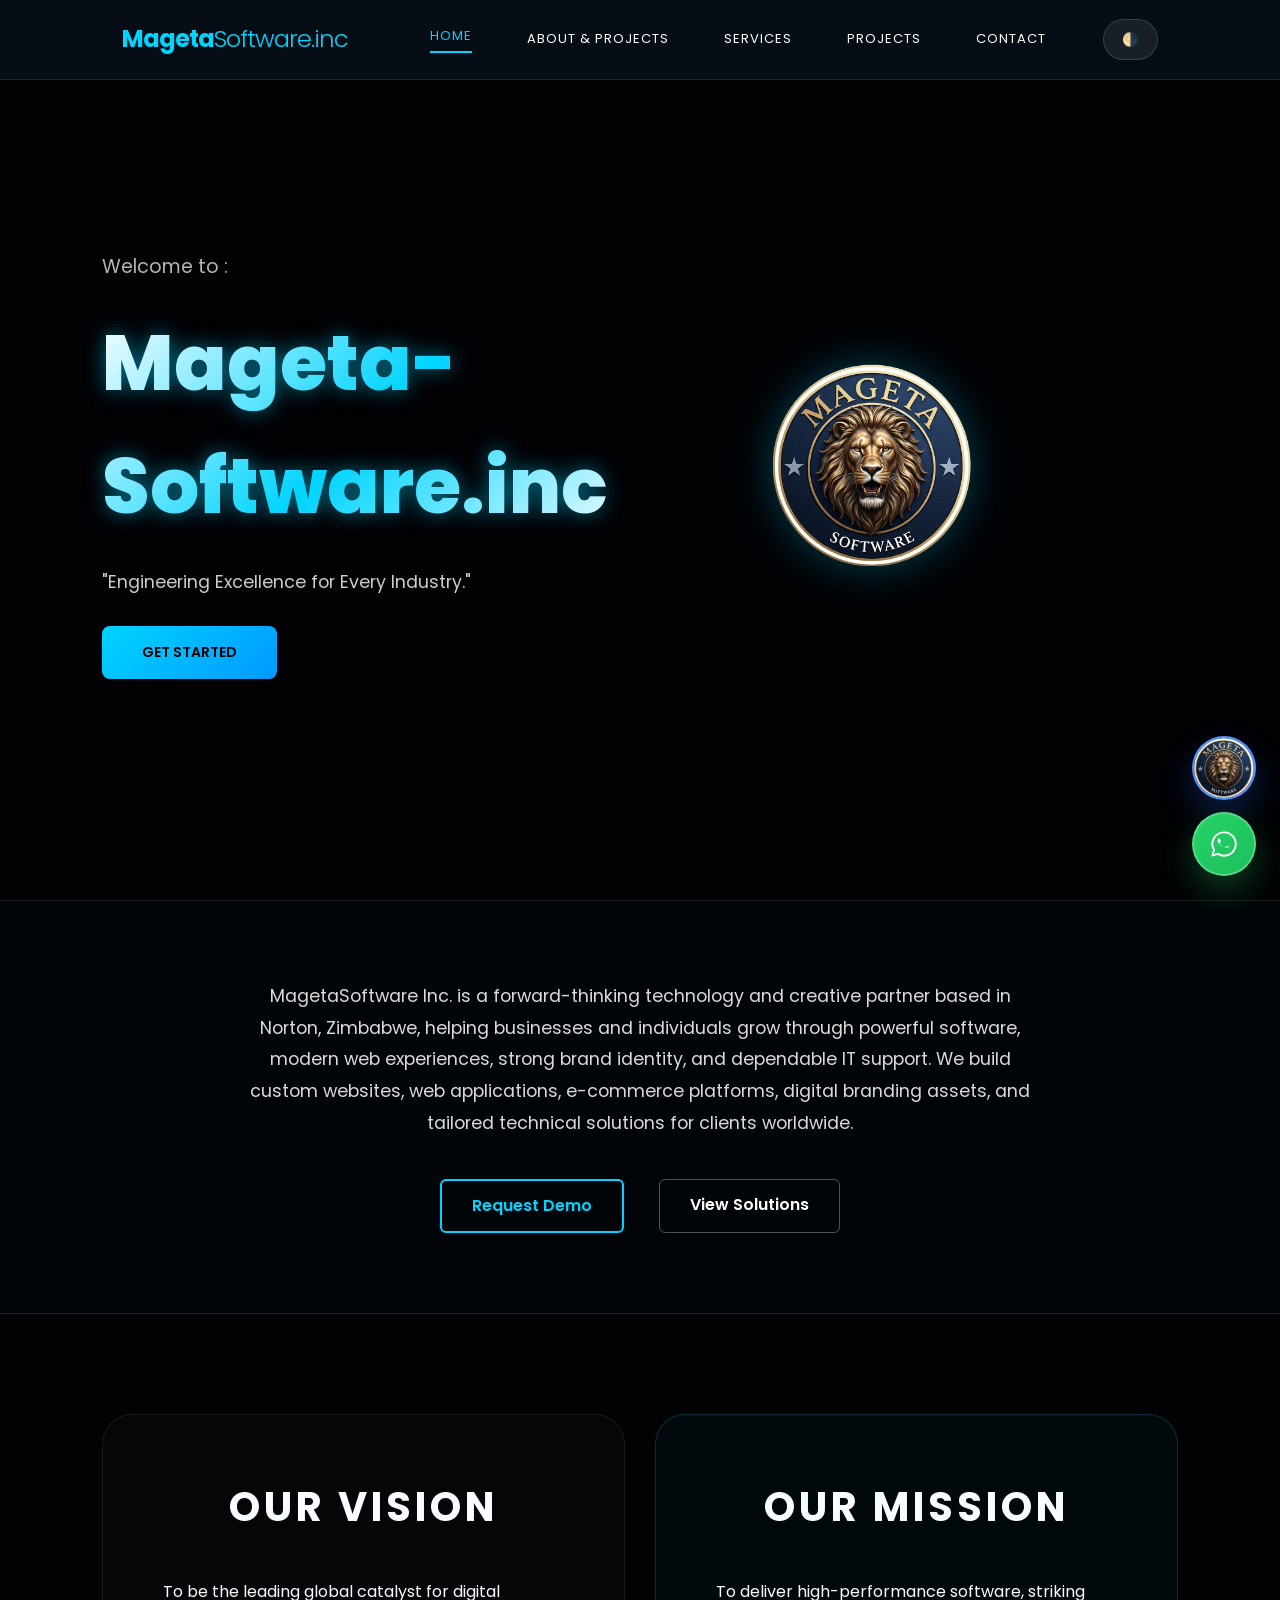
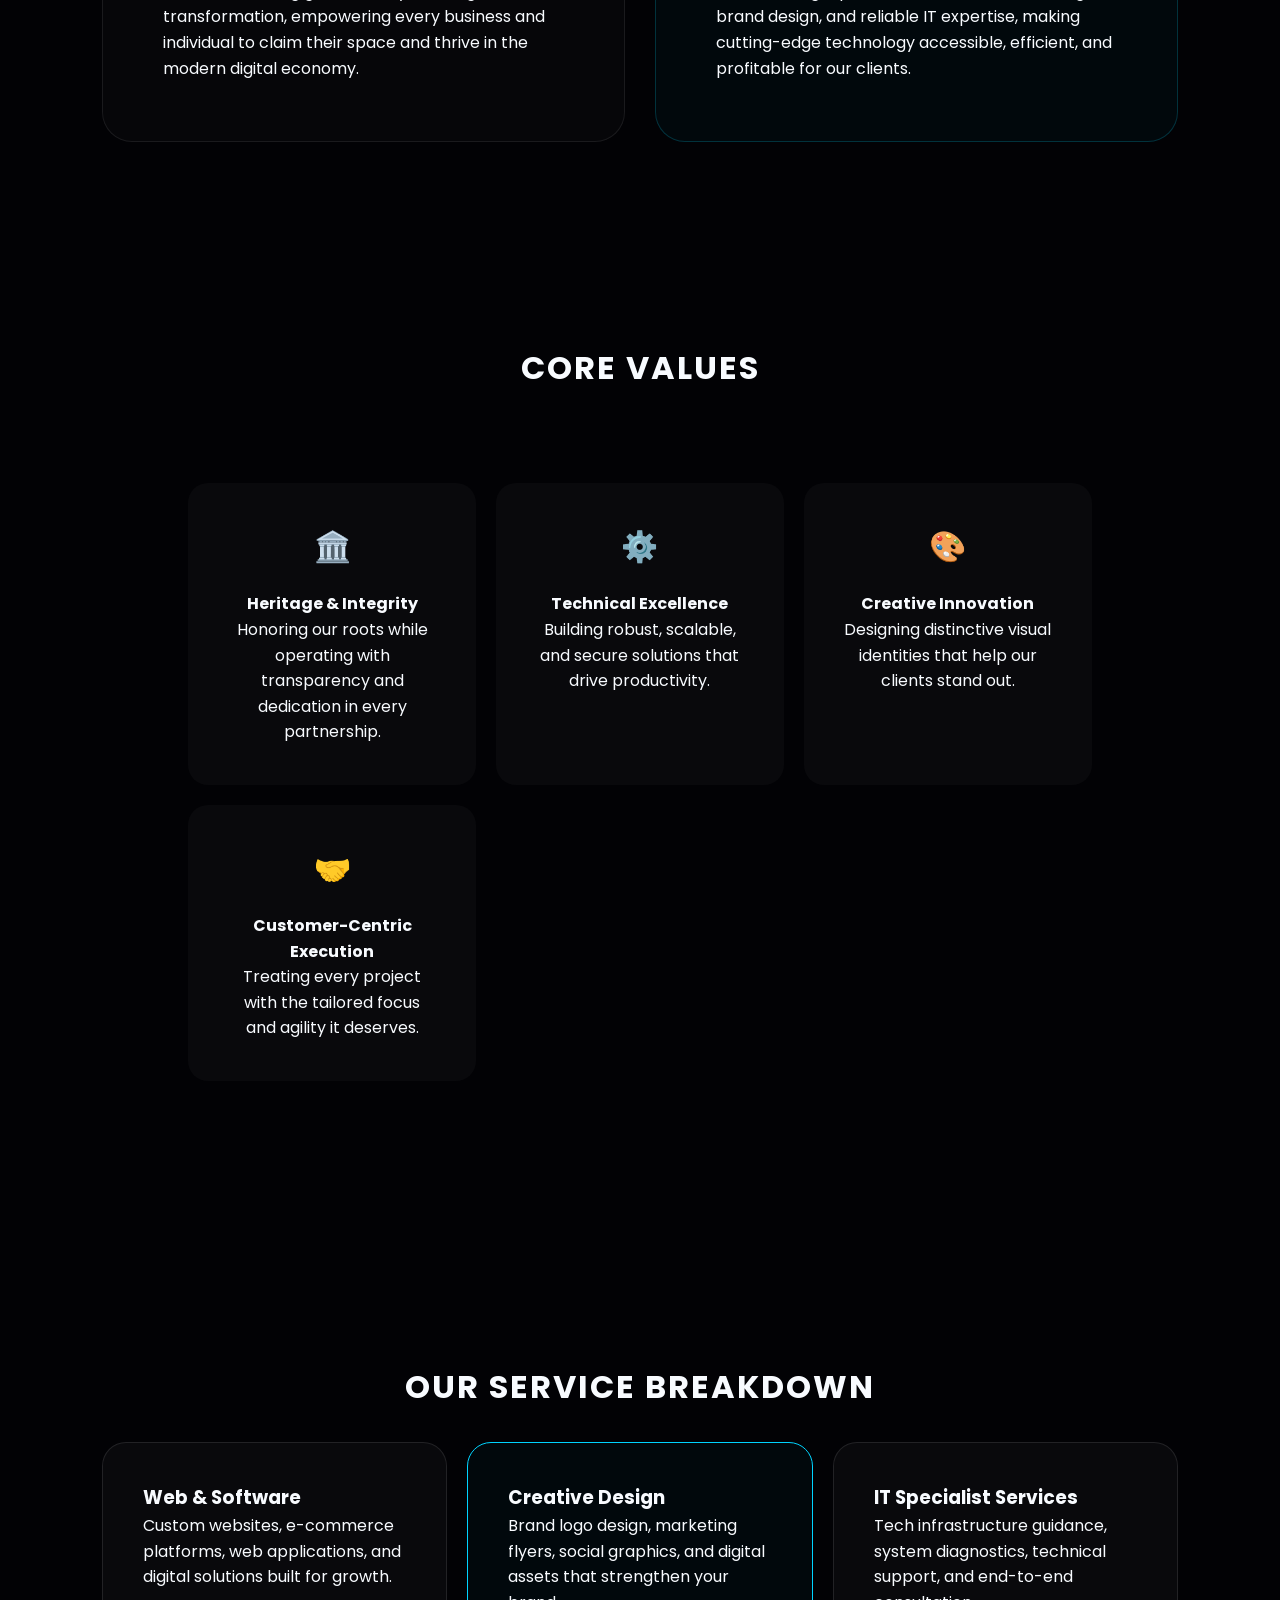
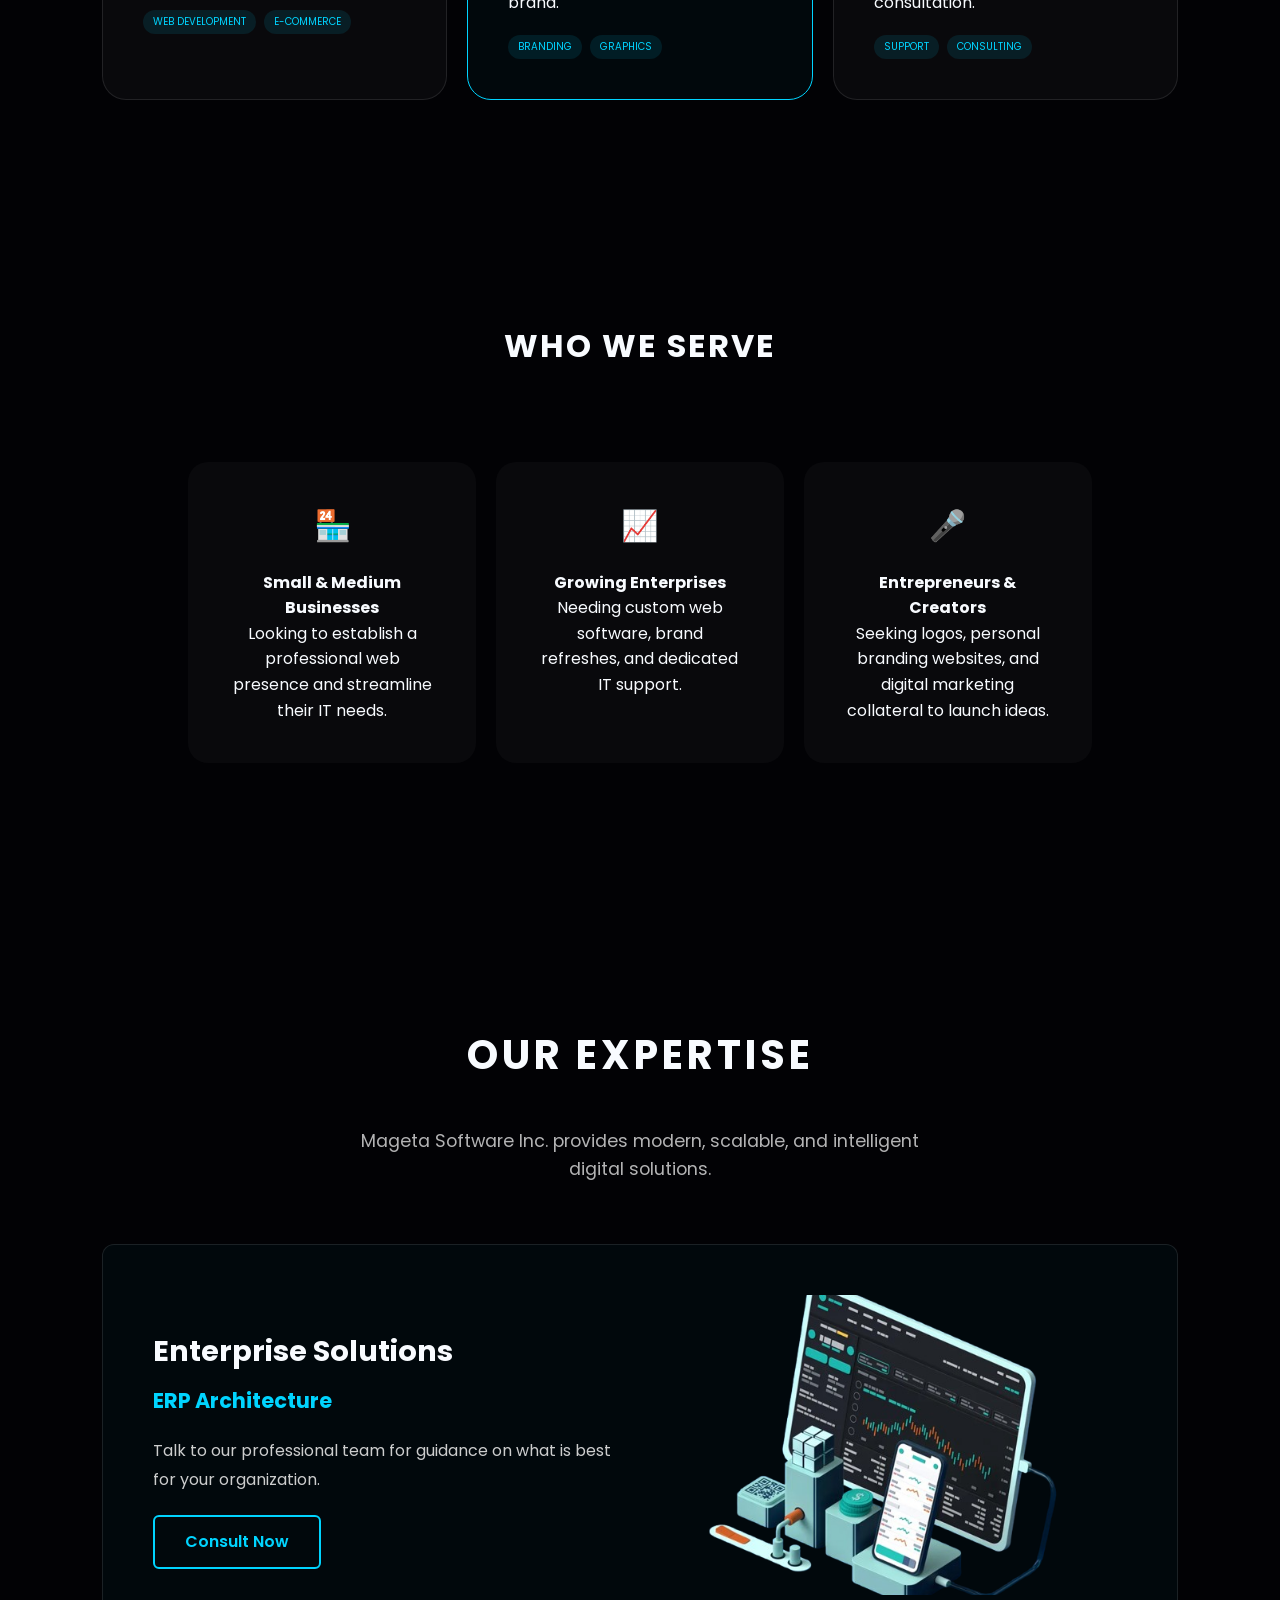
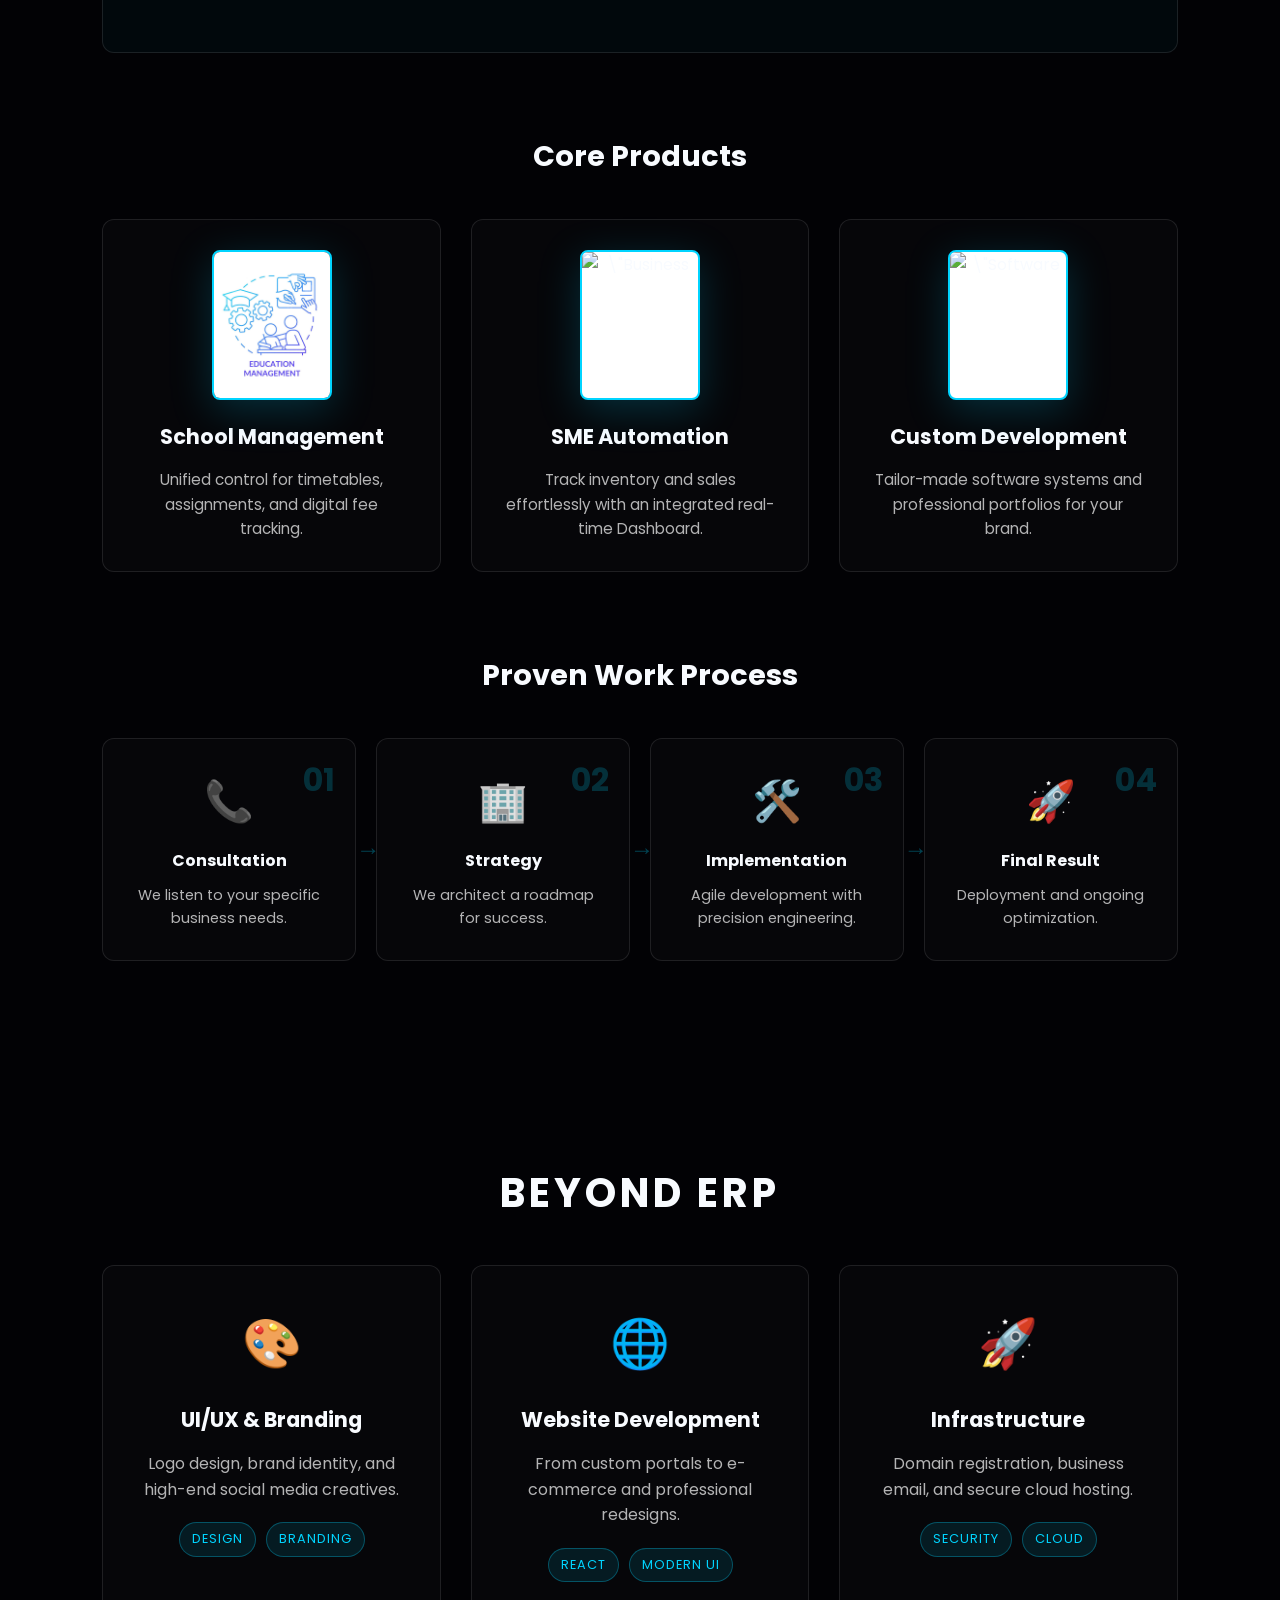
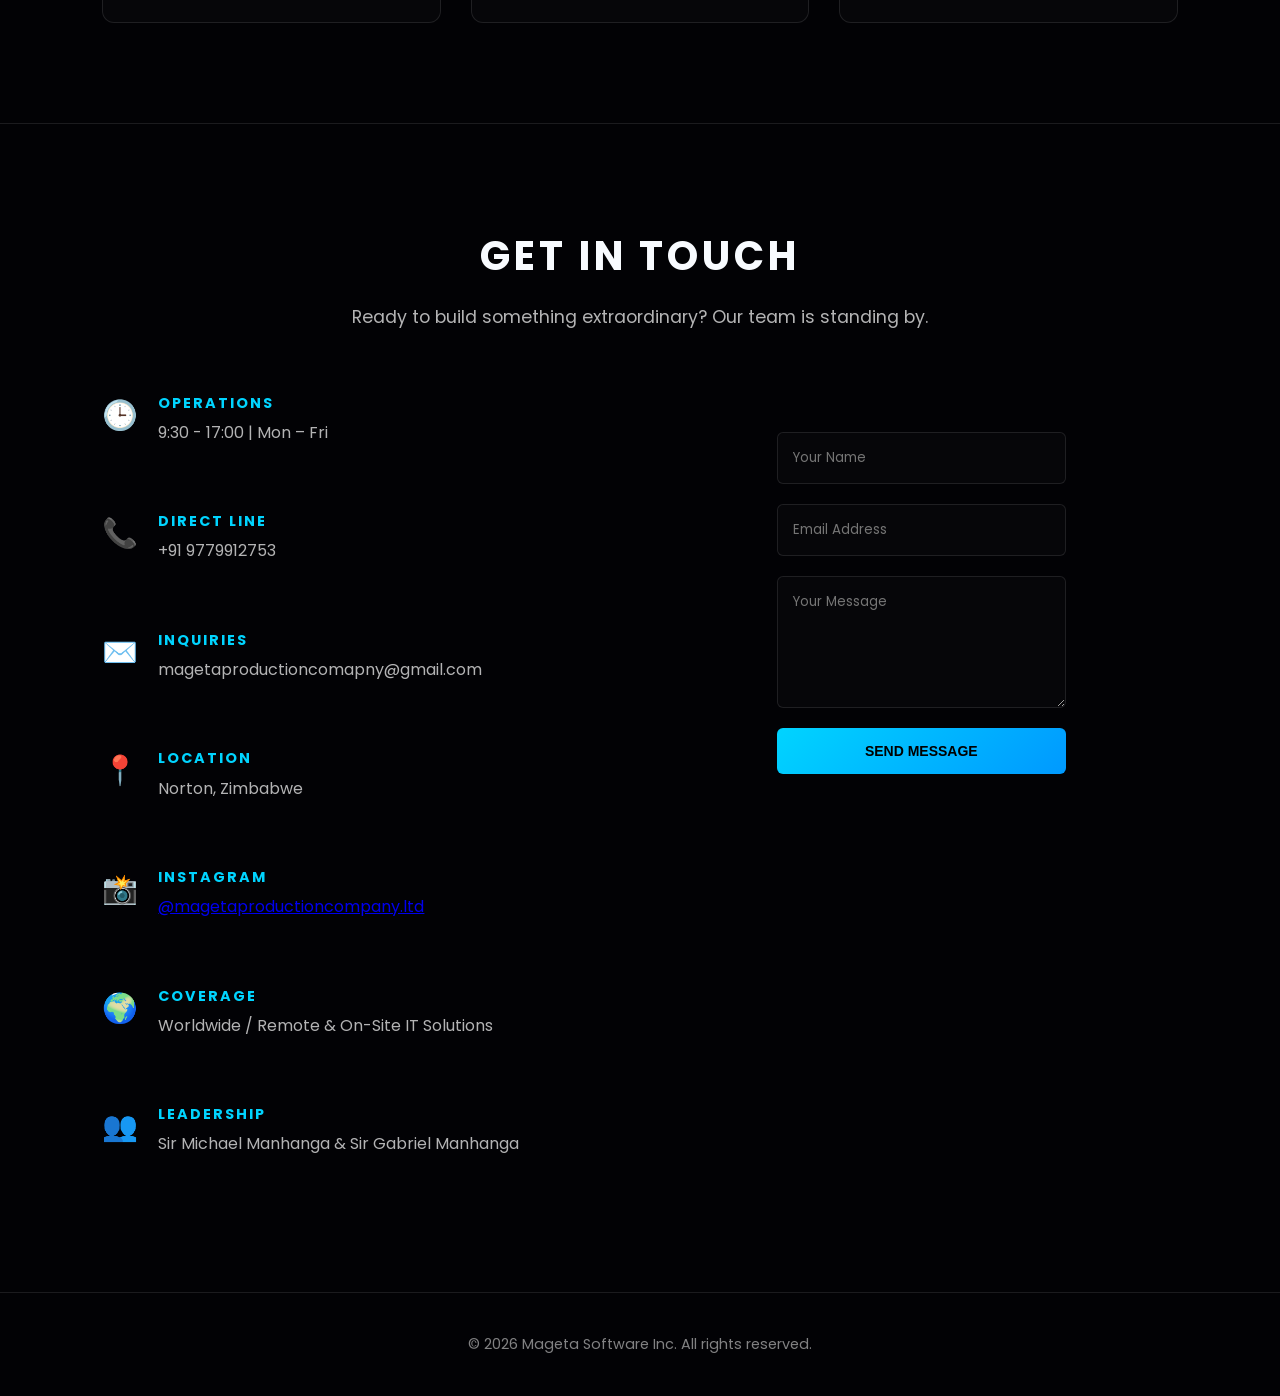
==== index.html @ 86ca31c9 "Add files via upload" ====
<!doctype html>
<html lang="en">
<head>
    <meta charset="utf-8">
    <meta name="viewport" content="width=device-width, initial-scale=1">
    <title>Mageta Software Inc. — Enterprise Solutions & Digital Transformation</title>
    <meta name="description" content="Mageta Software Inc. delivers powerful ERP systems, school management platforms, and business automation solutions for enterprises.">
    <meta name="google-site-verification" content="L8-V16ZWjFBvVZFWt5DJJDEX_yqvw6G18zSpwEfJtVE" />
    <link rel="icon" type="image/png" href="assets/images/Logo%20mageta.png">
    <link rel="shortcut icon" href="assets/images/Logo%20mageta.png">
    <link rel="preconnect" href="https://fonts.googleapis.com">
    <link rel="preconnect" href="https://fonts.gstatic.com" crossorigin>
    <link href="https://fonts.googleapis.com/css2?family=Poppins:wght@300;400;500;600;700;800&display=swap" rel="stylesheet">
    <link rel="stylesheet" href="css/style.css">
</head>
<body>

<!-- NAVIGATION -->
<header class="navbar">
    <div class="nav-container">
        <div class="logo" onclick="window.location.href='index.html'">Mageta<span>Software.inc</span></div>
        <nav id="navMenu">
            <a href="index.html" class="nav-link">HOME</a>
            <a href="about.html" class="nav-link">ABOUT & PROJECTS</a>
            <a href="#services" class="nav-link">SERVICES</a>
            <a href="about.html#projects" class="nav-link">PROJECTS</a>
            <a href="#contact" class="nav-link">CONTACT</a>
        </nav>
        <button id="theme-toggle" class="theme-toggle-button" aria-label="Toggle Light/Dark Theme" aria-pressed="false">🌗</button>
        <div class="menu-toggle" role="button" aria-label="Toggle navigation">☰</div>
    </div>
</header>

<!-- HERO SECTION -->
<section class="hero">
    <div class="hero-container">
        <div class="hero-text">
            <p class="welcome-text">Welcome to :</p>
            <h1 class="brand">Mageta-<br>Software.inc</h1>
            <p class="tagline">"Engineering Excellence for Every Industry."</p>
            <a href="#contact" class="btn-primary">Get Started</a>
        </div>
        <div class="hero-image">
            <img src="assets/images/Logo mageta.png" alt="Mageta Logo" />
        </div>
    </div>
</section>

<!-- ABOUT / INTRO SECTION -->
<section class="about-intro">
    <div class="about-content">
        <p class="intro-text">MagetaSoftware Inc. is a forward-thinking technology and creative partner based in Norton, Zimbabwe, helping businesses and individuals grow through powerful software, modern web experiences, strong brand identity, and dependable IT support. We build custom websites, web applications, e-commerce platforms, digital branding assets, and tailored technical solutions for clients worldwide.</p>
        <div class="about-buttons">
            <a href="#contact" class="btn-secondary">Request Demo</a>
            <a href="#services" class="btn-outline">View Solutions</a>
        </div>
    </div>
</section>

<section class="mission-vision">
    <div class="vision-box glass">
        <h2>Our Vision</h2>
        <p>To be the leading global catalyst for digital transformation, empowering every business and individual to claim their space and thrive in the modern digital economy.</p>
    </div>
    <div class="vision-box glass highlight">
        <h2>Our Mission</h2>
        <p>To deliver high-performance software, striking brand design, and reliable IT expertise, making cutting-edge technology accessible, efficient, and profitable for our clients.</p>
    </div>
</section>

<section class="values-section">
    <h2 class="section-title">Core Values</h2>
    <div class="values-grid">
        <div class="value-card">
            <span class="value-icon">🏛️</span>
            <h4>Heritage & Integrity</h4>
            <p>Honoring our roots while operating with transparency and dedication in every partnership.</p>
        </div>
        <div class="value-card">
            <span class="value-icon">⚙️</span>
            <h4>Technical Excellence</h4>
            <p>Building robust, scalable, and secure solutions that drive productivity.</p>
        </div>
        <div class="value-card">
            <span class="value-icon">🎨</span>
            <h4>Creative Innovation</h4>
            <p>Designing distinctive visual identities that help our clients stand out.</p>
        </div>
        <div class="value-card">
            <span class="value-icon">🤝</span>
            <h4>Customer-Centric Execution</h4>
            <p>Treating every project with the tailored focus and agility it deserves.</p>
        </div>
    </div>
</section>

<section class="services-section">
    <h2 class="section-title">Our Service Breakdown</h2>
    <div class="bento-grid">
        <div class="bento-card">
            <h3>Web & Software</h3>
            <p>Custom websites, e-commerce platforms, web applications, and digital solutions built for growth.</p>
            <div class="tags">
                <span>Web Development</span>
                <span>E-Commerce</span>
            </div>
        </div>
        <div class="bento-card highlight">
            <h3>Creative Design</h3>
            <p>Brand logo design, marketing flyers, social graphics, and digital assets that strengthen your brand.</p>
            <div class="tags">
                <span>Branding</span>
                <span>Graphics</span>
            </div>
        </div>
        <div class="bento-card">
            <h3>IT Specialist Services</h3>
            <p>Tech infrastructure guidance, system diagnostics, technical support, and end-to-end consultation.</p>
            <div class="tags">
                <span>Support</span>
                <span>Consulting</span>
            </div>
        </div>
    </div>
</section>

<section class="values-section">
    <h2 class="section-title">Who We Serve</h2>
    <div class="values-grid">
        <div class="value-card">
            <span class="value-icon">🏪</span>
            <h4>Small & Medium Businesses</h4>
            <p>Looking to establish a professional web presence and streamline their IT needs.</p>
        </div>
        <div class="value-card">
            <span class="value-icon">📈</span>
            <h4>Growing Enterprises</h4>
            <p>Needing custom web software, brand refreshes, and dedicated IT support.</p>
        </div>
        <div class="value-card">
            <span class="value-icon">🎤</span>
            <h4>Entrepreneurs & Creators</h4>
            <p>Seeking logos, personal branding websites, and digital marketing collateral to launch ideas.</p>
        </div>
    </div>
</section>

<!-- EXPERTISE SECTION -->
<section id="services" class="expertise">
    <h2>Our Expertise</h2>
    <p class="expertise-intro">Mageta Software Inc. provides modern, scalable, and intelligent digital solutions.</p>
    
    <!-- ERP Architecture -->
    <div class="expertise-main">
        <div class="expertise-text">
            <h3>Enterprise Solutions</h3>
            <h4>ERP Architecture</h4>
            <p>Talk to our professional team for guidance on what is best for your organization.</p>
            <a href="#contact" class="btn-secondary">Consult Now</a>
        </div>
        <div class="expertise-image">
            <img src="assets/images/ERP.png" alt="ERP Solutions" />
        </div>
    </div>

    <!-- CORE PRODUCTS -->
    <h3 style="text-align: center; margin-top: 80px; margin-bottom: 40px; font-size: 1.8rem;">Core Products</h3>
    <div class="products-grid">
        <div class="product-card">
            <img src="assets/images/SchoolSystem.png" alt="School ERP" />
            <h4>School Management</h4>
            <p>Unified control for timetables, assignments, and digital fee tracking.</p>
        </div>
        <div class="product-card">
            <img src=\"assets/images/Business System.jpg\" alt=\"Business Automation\" />
            <h4>SME Automation</h4>
            <p>Track inventory and sales effortlessly with an integrated real-time Dashboard.</p>
        </div>
        <div class="product-card">
            <img src=\"assets/images/SoftwareDevelopment.jpg\" alt=\"Software Development\" />
            <h4>Custom Development</h4>
            <p>Tailor-made software systems and professional portfolios for your brand.</p>
        </div>
    </div>

    <!-- WORK PROCESS -->
    <h3 style="text-align: center; margin-top: 80px; margin-bottom: 40px; font-size: 1.8rem;">Proven Work Process</h3>
    <div class="work-process">
        <div class="process-step">
            <div class="step-number">01</div>
            <div class="step-icon">📞</div>
            <h4>Consultation</h4>
            <p>We listen to your specific business needs.</p>
            <span class="arrow">→</span>
        </div>
        <div class="process-step">
            <div class="step-number">02</div>
            <div class="step-icon">🏢</div>
            <h4>Strategy</h4>
            <p>We architect a roadmap for success.</p>
            <span class="arrow">→</span>
        </div>
        <div class="process-step">
            <div class="step-number">03</div>
            <div class="step-icon">🛠️</div>
            <h4>Implementation</h4>
            <p>Agile development with precision engineering.</p>
            <span class="arrow">→</span>
        </div>
        <div class="process-step">
            <div class="step-number">04</div>
            <div class="step-icon">🚀</div>
            <h4>Final Result</h4>
            <p>Deployment and ongoing optimization.</p>
        </div>
    </div>
</section>

<!-- BEYOND ERP SECTION -->
<section class="beyond-erp">
    <h2>Beyond ERP</h2>
    <div class="services-grid">
        <div class="service-card">
            <div class="service-icon">🎨</div>
            <h4>UI/UX & Branding</h4>
            <p>Logo design, brand identity, and high-end social media creatives.</p>
            <div class="service-tags">
                <span>Design</span>
                <span>Branding</span>
            </div>
        </div>
        <div class="service-card">
            <div class="service-icon">🌐</div>
            <h4>Website Development</h4>
            <p>From custom portals to e-commerce and professional redesigns.</p>
            <div class="service-tags">
                <span>React</span>
                <span>Modern UI</span>
            </div>
        </div>
        <div class="service-card">
            <div class="service-icon">🚀</div>
            <h4>Infrastructure</h4>
            <p>Domain registration, business email, and secure cloud hosting.</p>
            <div class="service-tags">
                <span>Security</span>
                <span>Cloud</span>
            </div>
        </div>
    </div>
</section>

<!-- CONTACT SECTION -->
<section id="contact" class="contact">
    <div class="contact-header">
        <h2>Get In Touch</h2>
        <p>Ready to build something extraordinary? Our team is standing by.</p>
    </div>
    <div class="contact-content">
        <div class="contact-info">
            <div class="info-item">
                <span class="info-icon">🕒</span>
                <div>
                    <h4>Operations</h4>
                    <p>9:30 - 17:00 | Mon – Fri</p>
                </div>
            </div>
            <div class="info-item">
                <span class="info-icon">📞</span>
                <div>
                    <h4>Direct Line</h4>
                    <p>+91 9779912753</p>
                </div>
            </div>
            <div class="info-item">
                <span class="info-icon">✉️</span>
                <div>
                    <h4>Inquiries</h4>
                    <p>magetaproductioncomapny@gmail.com</p>
                </div>
            </div>
            <div class="info-item">
                <span class="info-icon">📍</span>
                <div>
                    <h4>Location</h4>
                    <p>Norton, Zimbabwe</p>
                </div>
            </div>
            <div class="info-item">
                <span class="info-icon">📸</span>
                <div>
                    <h4>Instagram</h4>
                    <p><a href="https://www.instagram.com/magetaproductioncompany.ltd/" target="_blank" rel="noopener noreferrer">@magetaproductioncompany.ltd</a></p>
                </div>
            </div>
            <div class="info-item">
                <span class="info-icon">🌍</span>
                <div>
                    <h4>Coverage</h4>
                    <p>Worldwide / Remote & On-Site IT Solutions</p>
                </div>
            </div>
            <div class="info-item">
                <span class="info-icon">👥</span>
                <div>
                    <h4>Leadership</h4>
                    <p>Sir Michael Manhanga & Sir Gabriel Manhanga</p>
                </div>
            </div>
        </div>
        <form class="contact-form" id="contactForm">
            <input type="text" placeholder="Your Name" required>
            <input type="email" placeholder="Email Address" required>
            <textarea placeholder="Your Message" rows="5" required></textarea>
            <button type="submit" class="btn-primary">Send Message</button>
        </form>
    </div>
</section>

<!-- FOOTER -->
<footer class="footer">
    <p>&copy; <span id="year"></span> Mageta Software Inc. All rights reserved.</p>
</footer>

<div class="floating-actions">
    <a href="mailto:magetaproductioncomapny@gmail.com?subject=Project%20Inquiry&body=Hello%20MagetaSoftware%20Inc.%2C%20I%20would%20like%20to%20discuss%20a%20project." class="action-float email-float" target="_blank" rel="noopener noreferrer" aria-label="Email us">
        <img src="assets/images/Logo mageta.png" alt="Mageta logo" />
    </a>
    <a href="https://wa.me/919779912753?text=Hello%20MagetaSoftware%20Inc.%2C%20I%20would%20like%20to%20discuss%20a%20project." class="action-float whatsapp-float" target="_blank" rel="noopener noreferrer" aria-label="Chat on WhatsApp">
        <svg viewBox="0 0 24 24" aria-hidden="true">
            <path d="M16.9 14.9c-.3-.2-1.7-.8-2-.9-.3-.1-.6-.1-.9.1-.2.2-.8.9-.9 1.1-.2.2-.3.2-.6.1-.3-.1-1.3-.5-2.4-1.5-.9-.8-1.5-1.8-1.7-2.1-.2-.3 0-.5.1-.7l.3-.4c.1-.1.2-.2.3-.3.1-.1.1-.2.2-.3.1-.2.1-.3 0-.4-.1-.2-.8-1.9-.9-2.1-.1-.2-.2-.2-.4-.2h-.4c-.1 0-.3 0-.4.1-.2.2-.7.7-.7 1.7 0 1 .8 2 .9 2.1.1.2 1.6 2.5 3.8 3.4.5.2.9.3 1.3.4.5.1 1 .1 1.4.1.4 0 .8-.1 1.2-.2.3-.1 1-.4 1.1-.8.1-.4.1-.8 0-1-.1-.1-.2-.2-.4-.3z" fill="currentColor"/>
            <path d="M12 2a10 10 0 0 0-8.5 15.2L2 22l4.8-1.5A10 10 0 1 0 12 2z" fill="none" stroke="currentColor" stroke-width="1.6" stroke-linecap="round" stroke-linejoin="round"/>
        </svg>
    </a>
</div>

<script src="js/main.js"></script>
<script>
    document.getElementById('contactForm').addEventListener('submit', (e) => {
        e.preventDefault();
        alert('Thank you for your message! Our team will contact you soon.');
        e.target.reset();
    });

    document.getElementById('year').textContent = new Date().getFullYear();
</script>
</body>
</html>
---- css/style.css ----
/* --- MAGETA SOFTWARE MASTER STYLING --- */
:root {
    --bg-deep: #020205;
    --bg-surface: rgba(7, 14, 23, 0.95);
    --card-surface: rgba(255, 255, 255, 0.05);
    --text-main: #f8fbff;
    --text-muted: rgba(255, 255, 255, 0.75);
    --text-muted-light: rgba(15, 23, 42, 0.7);
    --neon-blue: #00d4ff;
    --glass: rgba(255, 255, 255, 0.03);
    --border-glass: rgba(255, 255, 255, 0.1);
    --font-main: 'Poppins', sans-serif;
    --nav-h: 80px;
}

html { scroll-behavior: smooth; }

body {
    background-color: var(--bg-deep);
    color: var(--text-main);
    font-family: var(--font-main);
    line-height: 1.6;
    overflow-x: hidden;
    transition: background-color 0.3s ease, color 0.3s ease;
}

body.menu-open {
    overflow: hidden;
}

.light-theme {
    --bg-deep: #f5f7fb;
    --bg-surface: rgba(255, 255, 255, 0.95);
    --card-surface: rgba(255, 255, 255, 0.9);
    --text-main: #0f172a;
    --text-muted: rgba(15, 23, 42, 0.65);
    --text-muted-light: rgba(15, 23, 42, 0.45);
    --neon-blue: #0056b3;
    --glass: rgba(255, 255, 255, 0.8);
    --border-glass: rgba(15, 23, 42, 0.08);
}

body.light-theme {
    color: var(--text-main);
    text-shadow: none;
}

body.light-theme .brand {
    background: linear-gradient(135deg, #0f172a, var(--neon-blue), #0f172a);
    -webkit-background-clip: text;
    -webkit-text-fill-color: transparent;
    filter: none;
}

body.light-theme .welcome-text,
body.light-theme .tagline,
body.light-theme .intro-text,
body.light-theme .expertise-intro,
body.light-theme .bento-card p,
body.light-theme .product-card p,
body.light-theme .service-card p,
body.light-theme .process-step p,
body.light-theme .contact-header p,
body.light-theme .info-item p,
body.light-theme .contact-form input,
body.light-theme .contact-form textarea,
body.light-theme .footer p,
body.light-theme .value-card p,
body.light-theme .vision-box p {
    color: var(--text-muted);
}

body.light-theme .nav-link,
body.light-theme .btn-outline,
body.light-theme .btn-secondary,
body.light-theme .btn-primary,
body.light-theme .info-item h4,
body.light-theme .section-title,
body.light-theme h2,
body.light-theme h3,
body.light-theme h4,
body.light-theme p,
body.light-theme a {
    color: var(--text-main);
}

body.light-theme .btn-secondary,
body.light-theme .btn-primary {
    color: #fff;
}

body.light-theme .btn-outline {
    color: var(--text-main);
    border-color: var(--neon-blue);
}

* { margin: 0; padding: 0; box-sizing: border-box; }


/* Background Graphic */
body::before {
    content: "";
    position: fixed;
    top: 0; left: 0; width: 100%; height: 100%;
    background: radial-gradient(circle at 50% 50%, var(--bg-deep) 0%, var(--bg-deep) 100%);
    z-index: -2;
}

body.light-theme::before {
    background: linear-gradient(135deg, var(--bg-deep) 0%, var(--bg-deep) 100%);
}

/* --- NAVIGATION --- */
.navbar {
    position: fixed;
    top: 0; width: 100%; height: var(--nav-h);
    display: flex;
    justify-content: space-between;
    align-items: center;
    padding: 0 5%;
    background: var(--bg-surface);
    backdrop-filter: blur(15px);
    border-bottom: 1px solid var(--border-glass);
    z-index: 1000;
}

.logo { font-weight: 600; letter-spacing: 2px; color: var(--neon-blue); }

nav a {
    color: var(--text-main);
    text-decoration: none;
    margin-left: 25px;
    font-size: 13px;
    text-transform: uppercase;
    letter-spacing: 1px;
    transition: 0.3s;
}

nav a:hover { color: var(--neon-blue); }

/* --- HERO SECTION --- */
.hero {
    min-height: 100vh;
    display: flex;
    align-items: center;
    padding: var(--nav-h) 8% 50px;
}

.hero-container {
    display: grid;
    grid-template-columns: 1.2fr 0.8fr;
    gap: 50px;
    align-items: center;
}

.brand {
    font-size: clamp(2.5rem, 6vw, 5rem);
    font-weight: 800;
    background: linear-gradient(135deg, #fff, var(--neon-blue), #fff);
    -webkit-background-clip: text;
    -webkit-text-fill-color: transparent;
    filter: drop-shadow(0 0 10px rgba(0, 212, 255, 0.5));
}

.hero-image img {
    max-width: 100%;
    width: min(520px, 100%);
    height: auto;
    display: block;
    margin: 0 auto;
    filter: drop-shadow(0 0 35px rgba(0, 212, 255, 0.45));
    animation: float 6s ease-in-out infinite;
    object-fit: contain;
}

@keyframes float {
    0%, 100% { transform: translateY(0); }
    50% { transform: translateY(-20px); }
}

/* --- GENERAL SECTION STYLING --- */
section { padding: 100px 8%; max-width: 1400px; margin: 0 auto; }
h2 { font-size: 2.5rem; margin-bottom: 40px; text-align: center; text-transform: uppercase; letter-spacing: 4px; }
.section-title { font-size: 2rem; margin-bottom: 30px; text-align: center; text-transform: uppercase; letter-spacing: 2px; }
.about-intro { padding: 140px 8% 60px; }
.about-content { max-width: 900px; margin: 0 auto; text-align: center; }
.intro-text { font-size: 1.08rem; line-height: 1.9; color: var(--text-muted); margin-bottom: 30px; }
.about-buttons { display: flex; justify-content: center; gap: 16px; flex-wrap: wrap; }
.btn-secondary, .btn-outline { display: inline-block; padding: 14px 30px; border-radius: 999px; text-decoration: none; font-weight: 600; transition: 0.3s; }
.btn-secondary { background: var(--neon-blue); color: #000; }
.btn-outline { border: 1px solid var(--neon-blue); color: var(--text-main); }
.btn-outline:hover { background: rgba(0, 212, 255, 0.1); }
.hero-actions { display: flex; justify-content: center; gap: 16px; flex-wrap: wrap; margin-top: 28px; }
.contact-cta { padding: 80px 8% 40px; text-align: center; }
.contact-cta p { max-width: 700px; margin: 0 auto 24px; color: var(--text-muted); }
.floating-actions {
    position: fixed;
    right: 24px;
    bottom: 24px;
    display: flex;
    flex-direction: column;
    gap: 12px;
    z-index: 1200;
}

.action-float {
    width: 64px;
    height: 64px;
    border-radius: 50%;
    display: flex;
    align-items: center;
    justify-content: center;
    text-decoration: none;
    transition: transform 0.25s ease, box-shadow 0.25s ease, filter 0.25s ease;
    border: 2px solid rgba(255,255,255,0.25);
    backdrop-filter: blur(10px);
    color: #fff;
}

.action-float svg {
    width: 28px;
    height: 28px;
    display: block;
}

.action-float:hover {
    transform: translateY(-4px) scale(1.03);
    filter: brightness(1.05);
}

.action-float:active {
    transform: scale(0.96);
}

.email-float {
    background: linear-gradient(135deg, #0f76ff 0%, #2563eb 100%);
    box-shadow: 0 14px 32px rgba(37, 99, 235, 0.28);
    padding: 0;
    overflow: hidden;
}

.email-float img {
    width: 100%;
    height: 100%;
    object-fit: cover;
    display: block;
}

.whatsapp-float {
    background: linear-gradient(135deg, #25d366 0%, #1ebe5d 100%);
    box-shadow: 0 14px 32px rgba(37, 211, 102, 0.28);
}

/* --- ABOUT GRID --- */
.about-grid {
    display: grid;
    grid-template-columns: 1fr 1fr;
    gap: 60px;
    align-items: center;
}

.about-image img { width: 100%; border-radius: 10px; border: 1px solid var(--border-glass); }

/* --- TEAM & PRODUCTS GRID --- */
.team-grid, .products-grid, .beyond-grid {
    display: grid;
    grid-template-columns: repeat(auto-fit, minmax(300px, 1fr));
    gap: 30px;
    margin-top: 40px;
}

.team-card, .product-card, .beyond-card {
    background: var(--glass);
    border: 1px solid var(--border-glass);
    padding: 40px 25px;
    text-align: center;
    border-radius: 8px;
    transition: 0.4s;
}

.team-card img, .product-card img {
    width: 120px; height: 120px;
    border-radius: 50%;
    object-fit: cover;
    margin-bottom: 20px;
    border: 2px solid var(--neon-blue);
}

.team-card:hover, .product-card:hover {
    border-color: var(--neon-blue);
    transform: translateY(-10px);
    background: rgba(0, 212, 255, 0.05);
}

/* --- BUTTONS --- */
.btn {
    display: inline-block;
    padding: 15px 40px;
    background: transparent;
    border: 1px solid var(--neon-blue);
    color: #fff;
    text-decoration: none;
    text-transform: uppercase;
    letter-spacing: 2px;
    font-weight: 600;
    margin: 10px;
    transition: 0.3s;
}

.btn:hover {
    background: var(--neon-blue);
    color: #000;
    box-shadow: 0 0 25px var(--neon-blue);
}

.theme-toggle-button {
    background: rgba(255, 255, 255, 0.08);
    border: 1px solid rgba(255, 255, 255, 0.14);
    border-radius: 999px;
    color: #fff;
    padding: 12px 18px;
    cursor: pointer;
    transition: all 0.25s ease;
    display: inline-flex;
    align-items: center;
    justify-content: center;
}

.theme-toggle-button:hover {
    filter: brightness(1.05);
    transform: translateY(-1px);
}

.btn-primary {
    display: inline-block;
    padding: 14px 30px;
    border-radius: 999px;
    background: linear-gradient(135deg, var(--neon-blue), #0099ff);
    color: #000;
    text-decoration: none;
    font-weight: 700;
    transition: transform 0.3s ease, box-shadow 0.3s ease;
}

.btn-primary:hover {
    transform: translateY(-2px);
    box-shadow: 0 10px 24px rgba(0, 212, 255, 0.25);
}

.nav-container {
    width: 100%;
    display: flex;
    align-items: center;
    justify-content: space-between;
    gap: 12px;
}

nav {
    display: flex;
    gap: 20px;
    align-items: center;
    flex-wrap: wrap;
}

nav a.active {
    color: var(--neon-blue);
    border-bottom: 2px solid var(--neon-blue);
    padding-bottom: 4px;
}

/* --- CONTACT FORM --- */
.contact-form {
    max-width: 700px;
    margin: 40px auto;
    display: flex;
    flex-direction: column;
    gap: 15px;
}

.contact-form input, .contact-form textarea {
    background: var(--glass);
    border: 1px solid var(--border-glass);
    padding: 15px;
    color: #fff;
    font-family: inherit;
}

.contact-form input:focus, .contact-form textarea:focus {
    border-color: var(--neon-blue);
    outline: none;
}

/* --- MOBILE RESPONSIVENESS --- */
@media (max-width: 900px) {
    .hero-container, .about-grid { grid-template-columns: 1fr; text-align: center; }
    .hero-image { order: -1; }
    .hero { padding-top: 120px; }
    nav { display: none; }
    .menu-toggle { display: flex; }
    .about-intro { padding-top: 120px; }
    .contact-content { flex-direction: column; }
    .contact-form { margin: 20px 0 0; }
    .team-modern-grid { grid-template-columns: 1fr; }
}

/* --- UNIVERSAL IMAGE STANDARDIZATION --- */

/* 1. Profile Images (Team Section) */
.team-card img {
    width: 150px; 
    height: 150px;
    object-fit: cover; /* Crops the image to fill the circle without stretching */
    border-radius: 50%;
    margin-bottom: 20px;
    border: 3px solid var(--neon-blue);
    background: #fff; /* Helps if a photo has a transparent background */
}

/* 2. Service/Product Icons */
.product-card img, .erp-visual img {
    width: 100%;
    max-width: 120px; /* Standardized icon size */
    height: 120px;
    object-fit: contain; /* Ensures the whole icon is visible without cropping */
    margin-bottom: 20px;
    filter: drop-shadow(0 5px 15px rgba(0, 212, 255, 0.2));
}

/* 3. Hero & About Images (Large Visuals) */
.hero-image img, .about-image img {
    width: 100%;
    max-width: 500px;
    height: auto;
    aspect-ratio: 16 / 9; /* Professional widescreen ratio */
    object-fit: cover;
    border-radius: 12px;
}

/* 4. Leadership Section Founders Image */
.about-image img {
    aspect-ratio: 4 / 3; /* Slightly taller for portrait-style founder photos */
    border: 1px solid var(--border-glass);
}

/* --- UNIVERSAL IMAGE STANDARDIZATION --- */

/* Standardize Team & Product Circle Images */
.team-card img, .product-card img {
    width: 150px !important; 
    height: 150px !important;
    object-fit: cover; /* This crops the image to fill the circle perfectly */
    border-radius: 50%;
    margin: 0 auto 20px auto;
    display: block;
    border: 2px solid var(--neon-blue);
    background-color: #fff; /* Ensures transparent PNGs look clean */
    transition: transform 0.3s ease;
}

/* Fix Hero Logo Aspect Ratio */
.hero-image img {
    width: 100%;
    max-width: 450px;
    height: auto;
    object-fit: contain; /* Prevents the logo from being cut off */
    filter: drop-shadow(0 0 20px rgba(0, 212, 255, 0.3));
}

/* Fix Service Icons (ERP & Product Icons) */
.service-main img, .product-card img {
    max-width: 120px;
    height: 120px;
    object-fit: contain;
    margin-bottom: 25px;
}

/* Standardization for the About Image (Founders) */
.about-image img {
    width: 100%;
    height: 400px; /* Uniform height for a professional look */
    object-fit: cover;
    border-radius: 12px;
}

/* --- TEAM SECTION REDESIGN --- */
.team-section {
    padding: 120px 8%;
}

.team-modern-grid {
    display: grid;
    grid-template-columns: repeat(auto-fit, minmax(300px, 1fr));
    gap: 40px;
    margin-top: 60px;
}

/* The Glass Card Structure */
.team-glass-card {
    position: relative;
    background: rgba(255, 255, 255, 0.02);
    border: 1px solid rgba(255, 255, 255, 0.08);
    border-radius: 20px;
    overflow: hidden;
    aspect-ratio: 3 / 4; /* Professional portrait ratio */
    transition: all 0.6s cubic-bezier(0.23, 1, 0.32, 1);
}

.image-wrapper {
    position: relative;
    width: 100%;
    height: 100%;
}

.team-glass-card img {
    width: 100%;
    height: 100%;
    object-fit: cover; /* Keeps faces perfectly proportioned */
    filter: grayscale(40%); /* High-end editorial look */
    transition: 0.6s ease;
}

/* The Magical Hover Effect */
.name-overlay {
    position: absolute;
    bottom: 0;
    left: 0;
    width: 100%;
    padding: 40px 30px;
    background: linear-gradient(to top, rgba(2, 2, 5, 0.9), transparent);
    transform: translateY(20px);
    opacity: 0;
    transition: all 0.5s ease;
}

.team-glass-card:hover {
    transform: scale(1.02);
    border-color: var(--neon-blue);
    box-shadow: 0 30px 60px rgba(0, 0, 0, 0.5);
}

.team-glass-card:hover img {
    filter: grayscale(0%);
    transform: scale(1.1);
}

.team-glass-card:hover .name-overlay {
    transform: translateY(0);
    opacity: 1;
}

.project-card .name-overlay p {
    margin-top: 8px;
}

.project-card .name-overlay a {
    color: var(--neon-blue);
    text-decoration: none;
    font-weight: 600;
}

.project-card .name-overlay a:hover {
    text-decoration: underline;
}

/* Typography Inside Cards */
.member-role {
    display: block;
    color: var(--neon-blue);
    text-transform: uppercase;
    font-size: 11px;
    letter-spacing: 2px;
    font-weight: 600;
    margin-bottom: 8px;
}

.name-overlay h4 {
    font-size: 1.5rem;
    color: #fff;
    margin: 0;
}

/* --- ELITE IMAGE STANDARDIZATION --- */

/* Standardize Team Circle Images */
.team-card img {
    width: 160px !important; 
    height: 160px !important;
    object-fit: cover; /* Crops any image to fit the circle perfectly */
    border-radius: 50%;
    margin-bottom: 20px;
    border: 3px solid var(--neon-blue);
    background: #fff; /* Protects transparent logos */
}

/* Service & Product Icons */
.product-card img, .service-main img {
    width: 100%;
    max-width: 120px;
    height: 120px;
    object-fit: contain; /* Ensures icons aren't cut off */
    margin-bottom: 25px;
    filter: drop-shadow(0 10px 20px rgba(0, 212, 255, 0.2));
}

/* Founder & Large Visuals */
.about-image img {
    width: 100%;
    height: 450px;
    object-ratio: 4/5;
    object-fit: cover;
    border-radius: 12px;
    border: 1px solid var(--border-glass);
}

.bento-grid {
    display: grid;
    grid-template-columns: repeat(auto-fit, minmax(260px, 1fr));
    gap: 20px;
}

.bento-card {
    background: var(--glass);
    border: 1px solid var(--border-glass);
    padding: 40px;
    border-radius: 24px;
    transition: 0.5s cubic-bezier(0.19, 1, 0.22, 1);
}

.bento-card.highlight {
    border-color: var(--neon-blue);
    background: rgba(0, 212, 255, 0.03);
}

.tags { display: flex; gap: 8px; margin-top: 20px; }
.tags span {
    font-size: 10px;
    padding: 4px 10px;
    background: rgba(0, 212, 255, 0.1);
    color: var(--neon-blue);
    border-radius: 100px;
    text-transform: uppercase;
}

.team-grid {
    display: grid;
    grid-template-columns: repeat(3, 1fr);
    gap: 30px;
}

.team-card {
    position: relative;
    overflow: hidden;
    border-radius: 20px;
    height: 450px; /* Portrait height */
}

.team-card img {
    width: 100%;
    height: 100% !important;
    border-radius: 0; /* Removing the circle for a "Different Feel" */
    object-fit: cover;
    filter: grayscale(100%); /* High-end editorial look */
    transition: 0.6s ease;
}

.team-card:hover img {
    filter: grayscale(0%);
    transform: scale(1.05);
}

.team-card h4, .team-card p {
    position: absolute;
    bottom: -50px; /* Hidden initially */
    left: 20px;
    transition: 0.5s ease;
    z-index: 2;
}

.team-card:hover h4 { bottom: 50px; }
.team-card:hover p { bottom: 25px; }

/* Gradient overlay for text readability */
.team-card::after {
    content: '';
    position: absolute;
    inset: 0;
    background: linear-gradient(to top, rgba(0,0,0,0.8), transparent);
    opacity: 0;
    transition: 0.5s;
}
.team-card:hover::after { opacity: 1; }

/* --- MODERN CONTACT SECTION --- */
.contact-section {
    padding: 120px 8%;
    background: radial-gradient(circle at center, rgba(0, 212, 255, 0.05) 0%, transparent 70%);
}

.contact-wrapper {
    display: grid;
    grid-template-columns: 1fr 1.5fr;
    gap: 60px;
    margin-top: 50px;
}

/* Glass Info Card */
.contact-info-glass {
    background: rgba(255, 255, 255, 0.02);
    border: 1px solid var(--border-glass);
    padding: 50px;
    border-radius: 24px;
    backdrop-filter: blur(20px);
}

.info-item {
    display: flex;
    gap: 20px;
    margin-bottom: 35px;
    align-items: center;
}

.info-item .icon { font-size: 24px; }
.info-item h4 { color: var(--neon-blue); font-size: 14px; text-transform: uppercase; letter-spacing: 1px; }

/* Animated Form Inputs */
.input-group {
    position: relative;
    margin-bottom: 40px;
}

.input-group input, .input-group textarea {
    width: 100%;
    padding: 10px 0;
    font-size: 16px;
    color: #fff;
    background: transparent;
    border: none;
    border-bottom: 1px solid rgba(255, 255, 255, 0.2);
    outline: none;
    transition: 0.3s;
}

.input-group label {
    position: absolute;
    top: 10px;
    left: 0;
    color: rgba(255, 255, 255, 0.5);
    pointer-events: none;
    transition: 0.3s;
}

/* Floating Label Logic */
.input-group input:focus ~ label,
.input-group input:valid ~ label,
.input-group textarea:focus ~ label,
.input-group textarea:valid ~ label {
    top: -20px;
    font-size: 12px;
    color: var(--neon-blue);
}

.bar {
    position: absolute;
    bottom: 0;
    left: 0;
    width: 0;
    height: 2px;
    background: var(--neon-blue);
    transition: 0.4s cubic-bezier(0.19, 1, 0.22, 1);
}

.input-group input:focus ~ .bar, .input-group textarea:focus ~ .bar {
    width: 100%;
}

/* High-End Submit Button */
.btn-submit {
    width: 100%;
    padding: 20px;
    background: var(--neon-blue);
    color: #000;
    border: none;
    border-radius: 12px;
    font-weight: 700;
    text-transform: uppercase;
    letter-spacing: 2px;
    cursor: pointer;
    transition: 0.4s;
}

.btn-submit:hover {
    box-shadow: 0 0 30px rgba(0, 212, 255, 0.4);
    transform: translateY(-3px);
}

/* --- SERVICES & IMAGES --- */
.services-section { padding: 120px 8%; }

/* Image Stabilization */
.card-img-container {
    width: 100%;
    height: 180px; /* Fixed height for product visuals */
    overflow: hidden;
    margin-bottom: 20px;
    border-radius: 8px;
    background: rgba(255,255,255,0.05);
}

.card-img-container img {
    width: 100%;
    height: 100%;
    object-fit: contain; /* Ensures logo/icon isn't cut off */
    transition: transform 0.5s ease;
}

.product-card:hover img {
    transform: scale(1.1);
}

/* ERP Flagship Styling */
.flagship-glass {
    display: grid;
    grid-template-columns: 1fr 1fr;
    background: rgba(255, 255, 255, 0.03);
    border: 1px solid var(--border-glass);
    padding: 60px;
    border-radius: 24px;
    align-items: center;
    gap: 40px;
}

.badge {
    color: var(--neon-blue);
    font-size: 10px;
    text-transform: uppercase;
    letter-spacing: 2px;
    font-weight: 700;
}

/* WORK PROCESS STEP-BY-STEP */
.process-grid {
    display: grid;
    grid-template-columns: repeat(auto-fit, minmax(200px, 1fr));
    gap: 30px;
    margin-top: 50px;
    position: relative;
}

.process-step {
    position: relative;
    padding: 30px;
    background: rgba(255,255,255,0.02);
    border: 1px solid rgba(255,255,255,0.05);
    border-radius: 16px;
    text-align: center;
}

.step-number {
    position: absolute;
    top: 15px; right: 20px;
    font-size: 12px;
    font-weight: 800;
    opacity: 0.2;
    color: var(--neon-blue);
}

.process-icon {
    font-size: 40px;
    display: block;
    margin-bottom: 15px;
}

/* Connector line for Desktop */
@media (min-width: 1024px) {
    .process-step:not(:last-child)::after {
        content: "→";
        position: absolute;
        top: 50%;
        right: -25px;
        transform: translateY(-50%);
        color: var(--neon-blue);
        font-size: 24px;
        opacity: 0.3;
    }
}

/* --- MULTI-PAGE STYLING --- */

/* Specific layout for the About page hero */
.about-hero {
    height: 60vh;
    display: flex;
    flex-direction: column;
    justify-content: center;
    align-items: center;
    text-align: center;
    background: radial-gradient(circle at center, rgba(0, 212, 255, 0.1) 0%, transparent 70%);
}

.about-hero h1 {
    font-size: clamp(3rem, 8vw, 6rem);
    margin-bottom: 20px;
}

.about-details {
    padding: 100px 8%;
    display: grid;
    grid-template-columns: 1fr;
    max-width: 1000px;
    margin: 0 auto;
}

.about-text-elite p {
    font-size: 1.2rem;
    color: #aaa;
    line-height: 1.8;
    margin-top: 30px;
}

/* Navbar active state indicator */
nav a.active {
    color: var(--neon-blue);
    opacity: 1;
    border-bottom: 2px solid var(--neon-blue);
}

/* --- ABOUT PAGE SPECIFICS --- */
.about-hero {
    min-height: 80vh;
    display: flex;
    align-items: center;
    justify-content: center;
    text-align: center;
    padding: 0 8%;
    background: radial-gradient(circle at 50% 100%, rgba(0, 212, 255, 0.15), transparent 60%);
}

.eyebrow {
    color: var(--neon-blue);
    letter-spacing: 5px;
    text-transform: uppercase;
    font-size: 12px;
    font-weight: 700;
}

/* Mission/Vision Split */

.mission-vision {
    display: grid;
    grid-template-columns: repeat(auto-fit, minmax(280px, 1fr));
    gap: 30px;
    padding: 100px 8%;
}

.vision-box {
    padding: 60px;
    border-radius: 30px;
    background: rgba(255,255,255,0.02);
    border: 1px solid rgba(255,255,255,0.08);
}

.vision-box.highlight {
    background: rgba(0, 212, 255, 0.03);
    border-color: rgba(0, 212, 255, 0.2);
}

/* Core Values Grid */
.values-grid {
    display: grid;
    grid-template-columns: repeat(auto-fit, minmax(220px, 1fr));
    gap: 20px;
    padding: 60px 8%;
}

.value-card {
    background: var(--glass);
    padding: 40px;
    border-radius: 20px;
    text-align: center;
    transition: 0.4s;
}

.value-card:hover {
    background: rgba(255,255,255,0.05);
    transform: translateY(-5px);
}

.value-icon { font-size: 30px; margin-bottom: 20px; display: block; }

/* Responsive Adjustments */
@media (max-width: 900px) {
    .mission-vision, .values-grid { grid-template-columns: 1fr; }
}

/* --- MOBILE RESPONSIVENESS OVERHAUL --- */

@media (max-width: 768px) {
    .navbar {
        padding: 0 16px;
    }

    .nav-container {
        gap: 8px;
        padding: 0;
    }

    .logo {
        min-width: 0;
        font-size: clamp(1rem, 5vw, 1.35rem);
        white-space: nowrap;
        overflow: hidden;
        text-overflow: ellipsis;
    }

    .theme-toggle-button,
    .menu-toggle {
        flex: 0 0 44px;
        width: 44px;
        height: 44px;
        padding: 8px;
    }

    .menu-toggle {
        display: flex;
        font-size: 28px;
        cursor: pointer;
        z-index: 1001;
        border-radius: 50%;
        background: rgba(255, 255, 255, 0.08);
        color: var(--text-main);
    }

    body.light-theme .menu-toggle {
        background: rgba(15, 23, 42, 0.08);
        color: var(--text-main);
    }

    #navMenu {
        position: fixed;
        top: 0;
        right: -100%;
        width: min(82%, 320px);
        height: 100vh;
        background: rgba(2, 2, 5, 0.98);
        backdrop-filter: blur(15px);
        display: flex;
        flex-direction: column;
        justify-content: center;
        align-items: center;
        gap: 24px;
        transition: 0.35s ease;
        z-index: 1000;
        padding: 24px;
    }

    body.light-theme #navMenu {
        background: rgba(255, 255, 255, 0.97);
        box-shadow: -10px 0 30px rgba(15, 23, 42, 0.12);
        border-left: 1px solid rgba(15, 23, 42, 0.08);
    }

    #navMenu.active {
        right: 0;
    }

    #navMenu a {
        margin-left: 0;
        font-size: 1rem;
    }

    .hero-container {
        grid-template-columns: 1fr;
        text-align: center;
        padding-top: 100px;
        min-width: 0;
    }

    section,
    .hero {
        padding-left: 5%;
        padding-right: 5%;
    }

    .hero-image img {
        max-width: 100%;
    }

    .info-item,
    .info-item > div {
        min-width: 0;
    }

    .info-item p,
    .contact-header p {
        overflow-wrap: anywhere;
    }

    .hero-text h1 {
        font-size: 2.5rem;
    }

    .products-grid, .values-grid, .bento-grid {
        grid-template-columns: 1fr;
        gap: 20px;
    }

    .team-modern-grid {
        grid-template-columns: 1fr;
        padding: 0 4%;
    }

    .team-glass-card {
        aspect-ratio: 1 / 1.2;
    }

    .mission-vision {
        grid-template-columns: 1fr;
        padding: 60px 5%;
    }

    .vision-box, .value-card, .bento-card {
        padding: 28px;
    }

    .hero-actions, .about-buttons {
        flex-direction: column;
        align-items: center;
    }

    .btn-secondary, .btn-outline, .btn-primary {
        width: 100%;
        text-align: center;
    }

    .contact-info {
        padding-right: 0;
    }
}

/* Tablets (iPad/Small Laptops) */
@media (min-width: 769px) and (max-width: 1024px) {
    .products-grid, .values-grid {
        grid-template-columns: repeat(2, 1fr);
    }
}

/* --- LIGHT THEME ENHANCEMENTS --- */
body.light-theme .navbar,
body.light-theme .vision-box,
body.light-theme .value-card,
body.light-theme .bento-card,
body.light-theme .team-glass-card,
body.light-theme .contact-form input,
body.light-theme .contact-form textarea,
body.light-theme .product-card,
body.light-theme .service-card {
    background: rgba(255, 255, 255, 0.9);
    color: var(--text-main);
    border-color: rgba(15, 23, 42, 0.08);
}

body.light-theme .contact-form input,
body.light-theme .contact-form textarea {
    color: var(--text-main);
}

body.light-theme .theme-toggle-button {
    color: var(--text-main);
}

body.light-theme #navMenu a {
    color: var(--text-main);
}

body.light-theme #navMenu a:hover {
    color: var(--neon-blue);
}

/* --- DIRECTORS SPOTLIGHT --- */
.directors-section {
    padding: 120px 8%;
    background: radial-gradient(circle at left bottom, rgba(0, 212, 255, 0.03), transparent 50%);
}

.section-header-centered {
    text-align: center;
    margin-bottom: 80px;
}

.director-spotlight {
    display: grid;
    grid-template-columns: 1fr 1.2fr; /* Asymmetric for interest */
    gap: 80px;
    align-items: center;
}

/* The "Special" Image Styling */
.director-image-container {
    position: relative;
    max-width: 500px;
}

.director-image-container img {
    width: 100%;
    height: auto;
    border-radius: 4px; /* Sharp corners look more "Director-level" */
    position: relative;
    z-index: 2;
    filter: contrast(1.05) grayscale(10%); /* Subtle editorial filter */
}

.accent-frame {
    position: absolute;
    top: 20px;
    left: -20px;
    width: 100%;
    height: 100%;
    border: 1px solid var(--neon-blue);
    opacity: 0.4;
    z-index: 1;
}

/* Text Content Styling */
.role-badge {
    color: var(--neon-blue);
    text-transform: uppercase;
    letter-spacing: 4px;
    font-size: 11px;
    font-weight: 700;
    margin-bottom: 15px;
    display: block;
}

.director-content h3 {
    font-size: 2.8rem;
    font-family: 'Italiana', serif;
    margin-bottom: 30px;
    line-height: 1.2;
}

.philosophy-quote {
    border-left: 2px solid var(--neon-blue);
    padding-left: 30px;
    margin-bottom: 30px;
}

.philosophy-quote p {
    font-style: italic;
    font-size: 1.3rem;
    color: #fff;
    opacity: 0.9;
}

.director-bio {
    color: #aaa;
    margin-bottom: 40px;
    max-width: 500px;
}

/* --- NEW HERO SECTIONS --- */

.nav-container {
    display: flex;
    justify-content: space-between;
    align-items: center;
    width: 100%;
}

#navMenu {
    display: flex;
    gap: 30px;
}

#navMenu.active {
    display: flex;
}

.nav-link {
    color: #fff;
    text-decoration: none;
    font-size: 13px;
    text-transform: uppercase;
    letter-spacing: 1px;
    transition: 0.3s;
}

.nav-link:hover {
    color: var(--neon-blue);
}

.menu-toggle {
    display: none;
    cursor: pointer;
    font-size: 24px;
    color: var(--neon-blue);
}

/* Hero Section */
.welcome-text {
    color: rgba(255, 255, 255, 0.7);
    font-size: 1.2rem;
    margin-bottom: 20px;
}

.hero-text {
    z-index: 2;
}

.tagline {
    color: rgba(255, 255, 255, 0.8);
    font-size: 1.1rem;
    margin: 20px 0 30px 0;
}

.btn-primary {
    display: inline-block;
    padding: 15px 40px;
    background: linear-gradient(135deg, var(--neon-blue), #0099ff);
    color: #000;
    text-decoration: none;
    border-radius: 8px;
    font-weight: 600;
    text-transform: uppercase;
    transition: 0.3s;
    border: none;
    cursor: pointer;
    font-size: 14px;
}

.btn-primary:hover {
    transform: scale(1.05);
    box-shadow: 0 10px 30px rgba(0, 212, 255, 0.4);
}

.btn-secondary {
    display: inline-block;
    padding: 12px 30px;
    background: transparent;
    border: 2px solid var(--neon-blue);
    color: var(--neon-blue);
    text-decoration: none;
    border-radius: 6px;
    font-weight: 600;
    margin-right: 15px;
    transition: 0.3s;
    cursor: pointer;
}

.btn-secondary:hover {
    background: rgba(0, 212, 255, 0.1);
}

.btn-outline {
    display: inline-block;
    padding: 12px 30px;
    background: transparent;
    border: 1px solid rgba(255, 255, 255, 0.3);
    color: #fff;
    text-decoration: none;
    border-radius: 6px;
    font-weight: 600;
    transition: 0.3s;
    cursor: pointer;
}

.btn-outline:hover {
    border-color: var(--neon-blue);
    color: var(--neon-blue);
}

/* About Intro Section */
.about-intro {
    padding: 80px 8%;
    max-width: 1400px;
    margin: 0 auto;
    text-align: center;
    background: rgba(0, 212, 255, 0.02);
    border-top: 1px solid var(--border-glass);
    border-bottom: 1px solid var(--border-glass);
}

.about-content {
    max-width: 800px;
    margin: 0 auto;
}

.intro-text {
    font-size: 1.1rem;
    color: rgba(255, 255, 255, 0.85);
    margin-bottom: 40px;
    line-height: 1.8;
}

.about-buttons {
    display: flex;
    justify-content: center;
    gap: 20px;
    flex-wrap: wrap;
}

/* Founders Section */
.founders {
    padding: 100px 8%;
    max-width: 1400px;
    margin: 0 auto;
}

.founders-header {
    text-align: center;
    margin-bottom: 60px;
}

.section-label {
    color: var(--neon-blue);
    text-transform: uppercase;
    font-size: 13px;
    letter-spacing: 2px;
    margin-bottom: 15px;
    display: block;
}

.founders-grid {
    display: grid;
    grid-template-columns: 1fr;
    gap: 50px;
}

.founder-card {
    display: grid;
    grid-template-columns: 1fr 1fr;
    gap: 50px;
    align-items: center;
}

.founder-image {
    width: 100%;
}

.founder-image img {
    width: 100%;
    height: 100%;
    object-fit: cover;
    border-radius: 12px;
    border: 1px solid var(--border-glass);
}

.founder-info {
    padding: 20px;
}

.founder-role {
    color: var(--neon-blue);
    text-transform: uppercase;
    font-size: 12px;
    letter-spacing: 2px;
    margin-bottom: 15px;
}

.founder-info h3 {
    font-size: 2rem;
    margin-bottom: 20px;
}

.founder-info h3 span {
    background: linear-gradient(135deg, #fff, var(--neon-blue));
    -webkit-background-clip: text;
    -webkit-text-fill-color: transparent;
}

.founder-info blockquote {
    font-style: italic;
    color: rgba(255, 255, 255, 0.8);
    font-size: 1.1rem;
    margin-bottom: 20px;
    border-left: 3px solid var(--neon-blue);
    padding-left: 20px;
}

.founder-info p {
    color: rgba(255, 255, 255, 0.7);
    line-height: 1.8;
    margin-bottom: 20px;
}

.link-arrow {
    color: var(--neon-blue);
    text-decoration: none;
    font-weight: 600;
    transition: 0.3s;
}

.link-arrow:hover {
    color: #fff;
}

/* Expertise Section */
.expertise {
    padding: 100px 8%;
    max-width: 1400px;
    margin: 0 auto;
}

.expertise-intro {
    text-align: center;
    color: rgba(255, 255, 255, 0.7);
    font-size: 1.1rem;
    max-width: 600px;
    margin: 0 auto 60px;
}

.expertise-main {
    display: grid;
    grid-template-columns: 1fr 1fr;
    gap: 50px;
    align-items: center;
    margin-bottom: 80px;
    background: rgba(0, 212, 255, 0.03);
    padding: 50px;
    border-radius: 12px;
    border: 1px solid var(--border-glass);
}

.expertise-text h3 {
    font-size: 1.8rem;
    margin-bottom: 10px;
}

.expertise-text h4 {
    color: var(--neon-blue);
    font-size: 1.3rem;
    margin-bottom: 20px;
}

.expertise-text p {
    color: rgba(255, 255, 255, 0.8);
    margin-bottom: 20px;
    line-height: 1.8;
}

.expertise-image {
    width: 100%;
}

.expertise-image img {
    width: 100%;
    height: 300px;
    object-fit: cover;
    border-radius: 8px;
}

.products-grid {
    display: grid;
    grid-template-columns: repeat(auto-fit, minmax(280px, 1fr));
    gap: 30px;
    margin-bottom: 60px;
}

.product-card {
    background: rgba(255, 255, 255, 0.02);
    border: 1px solid var(--border-glass);
    padding: 30px;
    border-radius: 12px;
    text-align: center;
    transition: 0.4s;
}

.product-card:hover {
    border-color: var(--neon-blue);
    background: rgba(0, 212, 255, 0.05);
    transform: translateY(-10px);
}

.product-card img {
    width: 100%;
    height: 150px;
    object-fit: cover;
    border-radius: 8px;
    margin-bottom: 20px;
}

.product-card h4 {
    font-size: 1.3rem;
    margin-bottom: 15px;
}

.product-card p {
    color: rgba(255, 255, 255, 0.7);
    font-size: 0.95rem;
}

.work-process {
    display: grid;
    grid-template-columns: repeat(auto-fit, minmax(220px, 1fr));
    gap: 20px;
}

.process-step {
    background: rgba(255, 255, 255, 0.02);
    border: 1px solid var(--border-glass);
    padding: 30px;
    border-radius: 12px;
    text-align: center;
    position: relative;
    transition: 0.4s;
}

.process-step:hover {
    border-color: var(--neon-blue);
    background: rgba(0, 212, 255, 0.05);
}

.step-number {
    font-size: 2rem;
    font-weight: 700;
    color: var(--neon-blue);
    margin-bottom: 10px;
}

.step-icon {
    font-size: 2.5rem;
    margin-bottom: 15px;
}

.process-step h4 {
    margin-bottom: 10px;
}

.process-step p {
    color: rgba(255, 255, 255, 0.7);
    font-size: 0.9rem;
}

.arrow {
    display: none;
}

/* Beyond ERP Section */
.beyond-erp {
    padding: 100px 8%;
    max-width: 1400px;
    margin: 0 auto;
}

.services-grid {
    display: grid;
    grid-template-columns: repeat(auto-fit, minmax(280px, 1fr));
    gap: 30px;
}

.service-card {
    background: rgba(255, 255, 255, 0.02);
    border: 1px solid var(--border-glass);
    padding: 40px;
    border-radius: 12px;
    text-align: center;
    transition: 0.4s;
}

.service-card:hover {
    border-color: var(--neon-blue);
    background: rgba(0, 212, 255, 0.05);
    transform: translateY(-10px);
}

.service-icon {
    font-size: 3rem;
    margin-bottom: 20px;
}

.service-card h4 {
    font-size: 1.3rem;
    margin-bottom: 15px;
}

.service-card p {
    color: rgba(255, 255, 255, 0.7);
    margin-bottom: 20px;
    line-height: 1.6;
}

.service-tags {
    display: flex;
    justify-content: center;
    gap: 10px;
    flex-wrap: wrap;
}

.service-tags span {
    display: inline-block;
    padding: 6px 12px;
    background: rgba(0, 212, 255, 0.1);
    border: 1px solid rgba(0, 212, 255, 0.3);
    border-radius: 20px;
    font-size: 0.8rem;
    color: var(--neon-blue);
    text-transform: uppercase;
    letter-spacing: 1px;
}

/* Contact Section */
.contact {
    padding: 100px 8%;
    max-width: 1400px;
    margin: 0 auto;
    border-top: 1px solid var(--border-glass);
}

.contact-header {
    text-align: center;
    margin-bottom: 60px;
}

.contact-header h2 {
    margin-bottom: 15px;
}

.contact-header p {
    color: rgba(255, 255, 255, 0.7);
    font-size: 1.1rem;
    max-width: 600px;
    margin: 0 auto;
}

.contact-content {
    display: grid;
    grid-template-columns: 1fr 1fr;
    gap: 50px;
}

.contact-info {
    display: flex;
    flex-direction: column;
    gap: 30px;
}

.info-item {
    display: flex;
    gap: 20px;
    align-items: flex-start;
}

.info-icon {
    font-size: 1.8rem;
    flex-shrink: 0;
}

.info-item h4 {
    color: var(--neon-blue);
    text-transform: uppercase;
    font-size: 0.9rem;
    letter-spacing: 2px;
    margin-bottom: 5px;
}

.info-item p {
    color: rgba(255, 255, 255, 0.7);
}

.contact-form {
    display: flex;
    flex-direction: column;
    gap: 20px;
}

.contact-form input,
.contact-form textarea {
    padding: 15px;
    background: rgba(255, 255, 255, 0.02);
    border: 1px solid var(--border-glass);
    border-radius: 6px;
    color: #fff;
    font-family: inherit;
    transition: 0.3s;
}

.contact-form input:focus,
.contact-form textarea:focus {
    border-color: var(--neon-blue);
    background: rgba(0, 212, 255, 0.05);
    outline: none;
}

.contact-form button {
    padding: 15px;
    background: linear-gradient(135deg, var(--neon-blue), #0099ff);
    color: #000;
    border: none;
    border-radius: 6px;
    font-weight: 600;
    text-transform: uppercase;
    cursor: pointer;
    transition: 0.3s;
}

.contact-form button:hover {
    transform: scale(1.02);
    box-shadow: 0 10px 30px rgba(0, 212, 255, 0.4);
}

/* Footer */
.footer {
    padding: 40px 8%;
    max-width: 1400px;
    margin: 0 auto;
    text-align: center;
    border-top: 1px solid var(--border-glass);
    color: rgba(255, 255, 255, 0.5);
    font-size: 0.9rem;
}

/* Mobile Responsiveness */
@media (max-width: 900px) {
    .director-spotlight {
        grid-template-columns: 1fr;
        text-align: center;
        gap: 50px;
    }

    .director-image-container {
        margin: 0 auto;
    }

    .hero-container {
        grid-template-columns: 1fr;
    }

    .founder-card {
        grid-template-columns: 1fr;
    }

    .expertise-main {
        grid-template-columns: 1fr;
    }

    .contact-content {
        grid-template-columns: 1fr;
    }

    #navMenu {
        position: fixed;
        top: var(--nav-h);
        left: 0;
        width: 100%;
        height: calc(100vh - var(--nav-h));
        background: rgba(2, 2, 5, 0.95);
        flex-direction: column;
        padding: 30px;
        gap: 20px;
        display: none;
    }

    #navMenu.active {
        display: flex;
    }

    .menu-toggle {
        display: block;
    }
}

    .accent-frame {
        left: 0;
        top: 15px;
    }

    .director-content h3 {
        font-size: 2rem;
    }

    .philosophy-quote {
        border-left: none;
        border-top: 1px solid var(--neon-blue);
        padding: 20px 0;
    }
}


/* --- UNIFIED BRANDING (NAV & FOOTER) --- */

/* Shared Glass Effect */
.navbar, .footer-glass-container {
    background: rgba(2, 2, 5, 0.8);
    backdrop-filter: blur(15px);
    border-bottom: 1px solid rgba(255, 255, 255, 0.05);
}

/* Navbar Specifics */
.nav-container {
    display: flex;
    justify-content: space-between;
    align-items: center;
    max-width: 1400px;
    margin: 0 auto;
    padding: 0 5%;
    height: 80px;
}

.logo {
    font-size: 1.5rem;
    font-weight: 700;
    letter-spacing: -1px;
    cursor: pointer;
}

.logo span {
    color: var(--neon-blue);
    font-weight: 300;
}

/* Footer Specifics */
.main-footer {
    padding: 80px 5% 40px 5%;
    margin-top: 100px;
}

.footer-glass-container {
    border: 1px solid rgba(255, 255, 255, 0.08);
    border-radius: 30px;
    padding: 60px 40px 20px 40px;
    max-width: 1400px;
    margin: 0 auto;
}

.footer-grid {
    display: grid;
    grid-template-columns: 1.5fr 1fr 1fr;
    gap: 40px;
    margin-bottom: 40px;
}

.footer-col h4 {
    color: var(--neon-blue);
    text-transform: uppercase;
    font-size: 12px;
    letter-spacing: 2px;
    margin-bottom: 20px;
}

.footer-links {
    display: flex;
    flex-direction: column;
    gap: 12px;
}

.footer-links a {
    text-decoration: none;
    color: #aaa;
    transition: 0.3s;
    font-size: 14px;
}

.footer-links a:hover {
    color: var(--neon-blue);
    padding-left: 5px;
}

.footer-bottom {
    text-align: center;
    border-top: 1px solid rgba(255, 255, 255, 0.05);
    padding-top: 20px;
    font-size: 12px;
    color: #555;
}

/* Mobile Responsive Fix */
@media (max-width: 768px) {
    .footer-grid {
        grid-template-columns: 1fr;
        text-align: center;
    }
    
    .footer-links {
        align-items: center;
    }
}

/* -- Added utilities for new Tailwind-based sections -- */
.container { max-width: 1200px; margin: 0 auto; }
.text-accent { color: #06b6d4; }
.bg-accent { background-color: #06b6d4; }

/* Modal base styles (used by index.js) */
#schedule-modal { display: none; }
#schedule-modal.items-center { display: flex; }

/* Simple accessible focus outline for buttons */
button:focus { outline: 3px solid rgba(6, 182, 212, 0.25); outline-offset: 2px; }

/* Polished visual helpers */
.text-gradient {
    background: linear-gradient(90deg, #fff, #06b6d4 50%);
    -webkit-background-clip: text;
    -webkit-text-fill-color: transparent;
}

.popular-badge {
    background: linear-gradient(90deg, rgba(6,182,212,0.12), rgba(59,130,246,0.08));
    color: #bfefff;
    border: 1px solid rgba(6,182,212,0.18);
    padding: 6px 10px;
    border-radius: 9999px;
    font-weight: 600;
    font-size: 12px;
}

.card-highlight { box-shadow: 0 12px 40px rgba(2,6,23,0.6); border-color: rgba(6,182,212,0.16); }

/* Button refinements */
.bg-accent { background: linear-gradient(90deg,#06b6d4,#3b82f6); box-shadow: 0 8px 30px rgba(3,105,161,0.12); }
button.bg-accent:hover { transform: translateY(-2px); }

/* Mobile nav slide-in states */
#mobile-nav { display: none; }
#mobile-nav.open { transform: translateX(0); display: block; }

/* Make hero illustration area look more refined on larger screens */
.hero-visual { border-radius: 16px; padding: 18px; background: linear-gradient(180deg, rgba(255,255,255,0.02), rgba(6,182,212,0.01)); border: 1px solid rgba(255,255,255,0.03); }
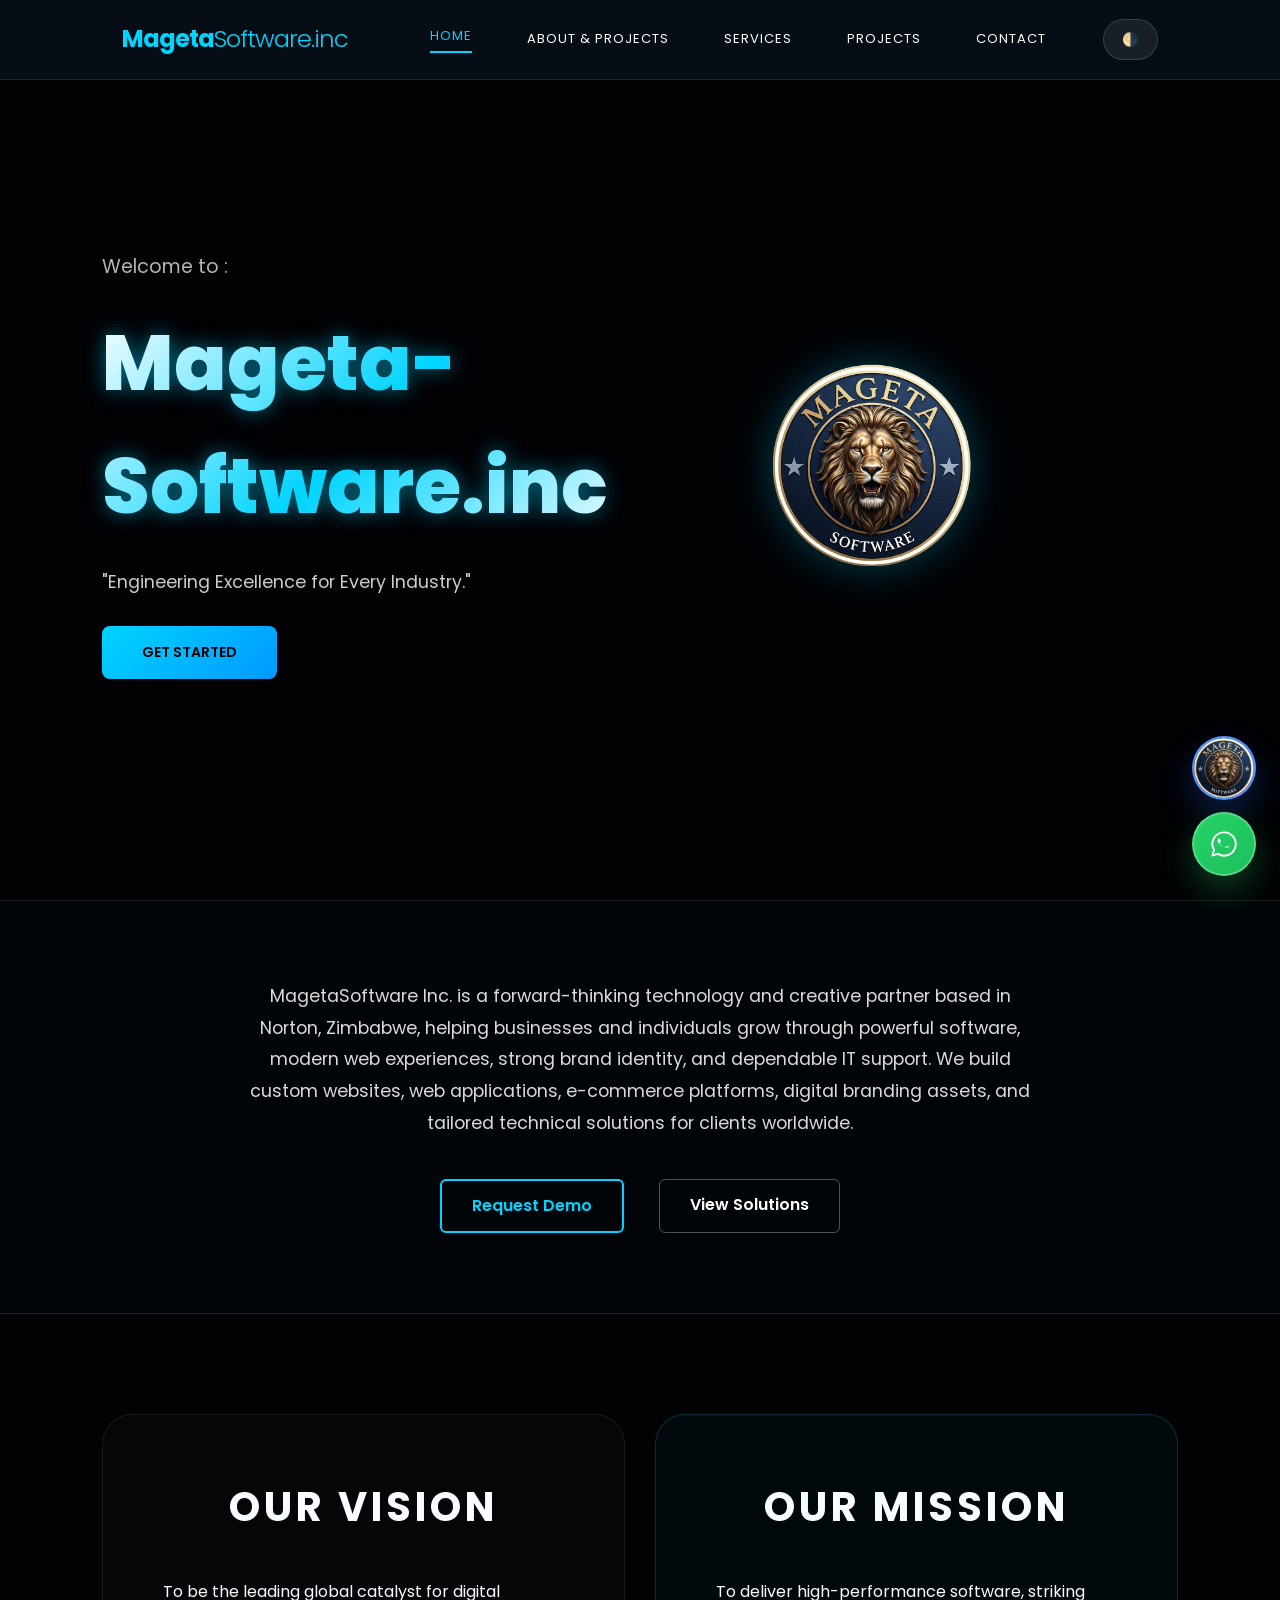
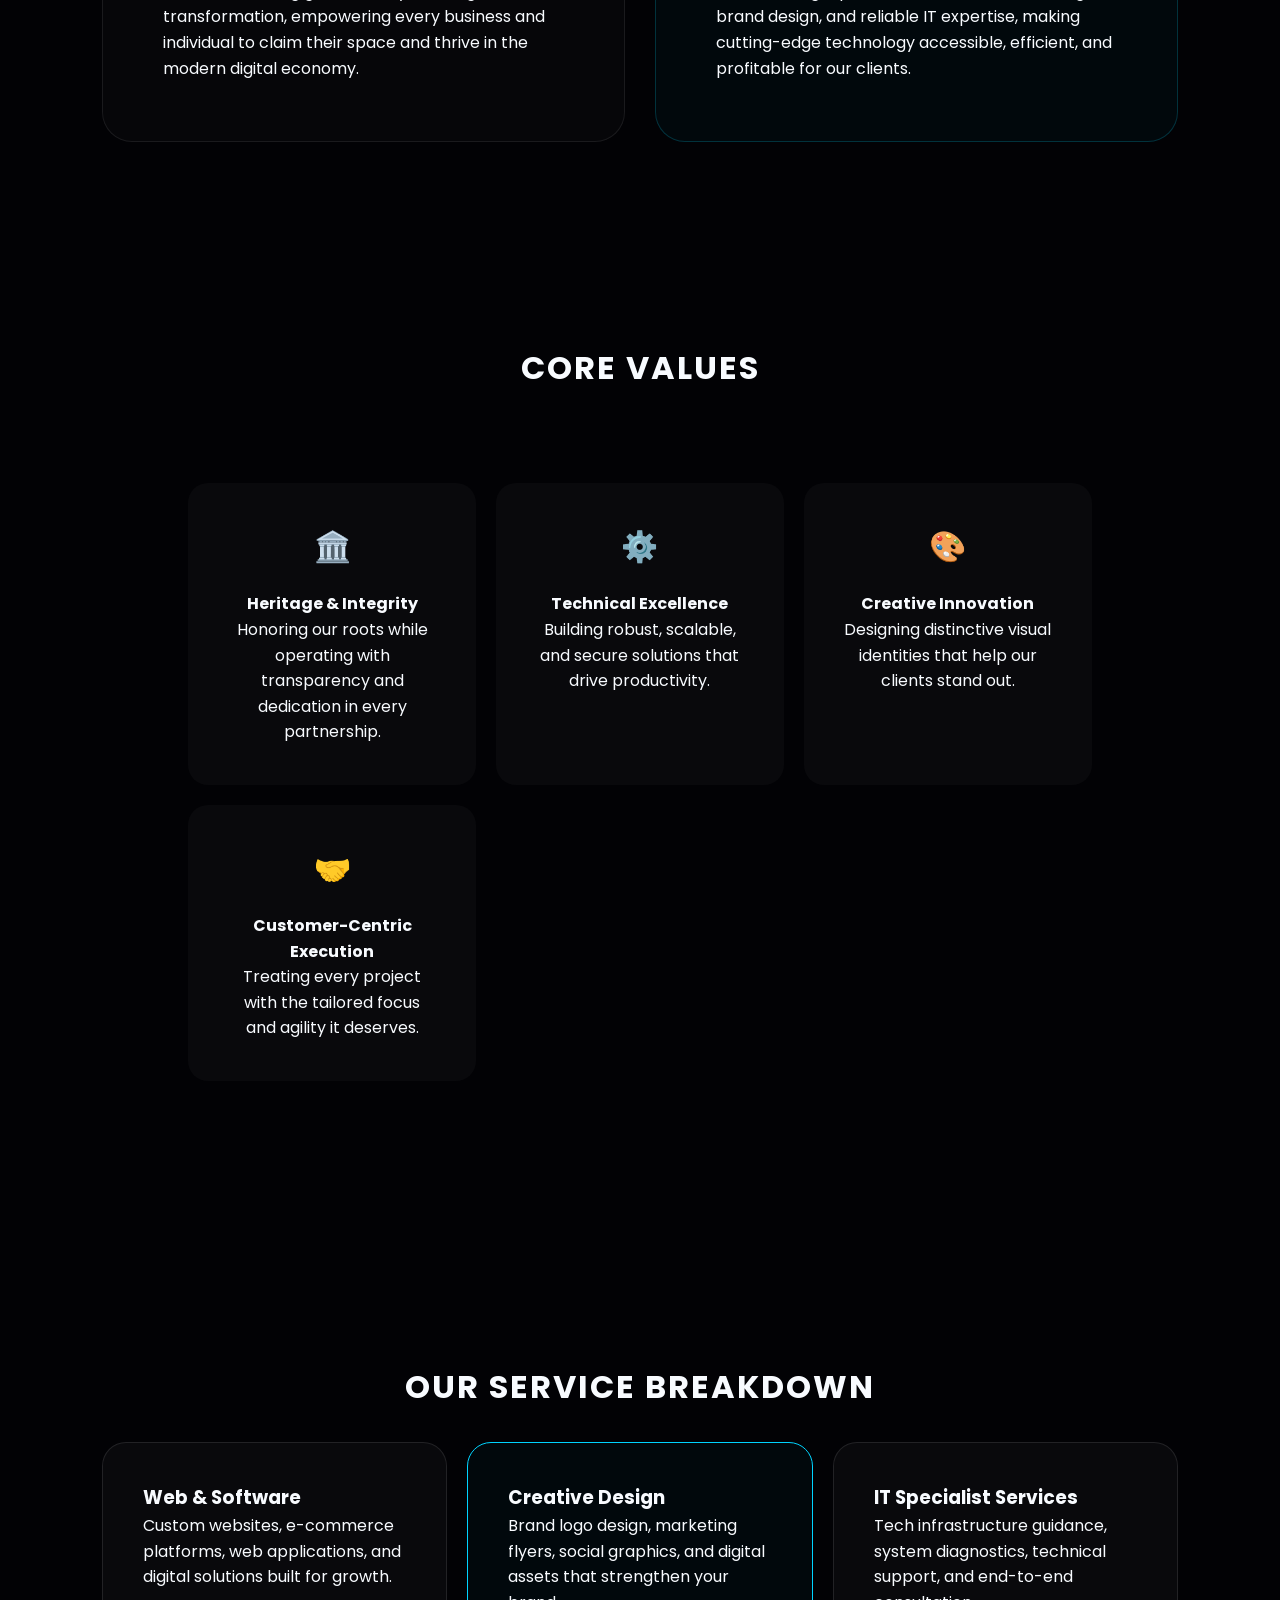
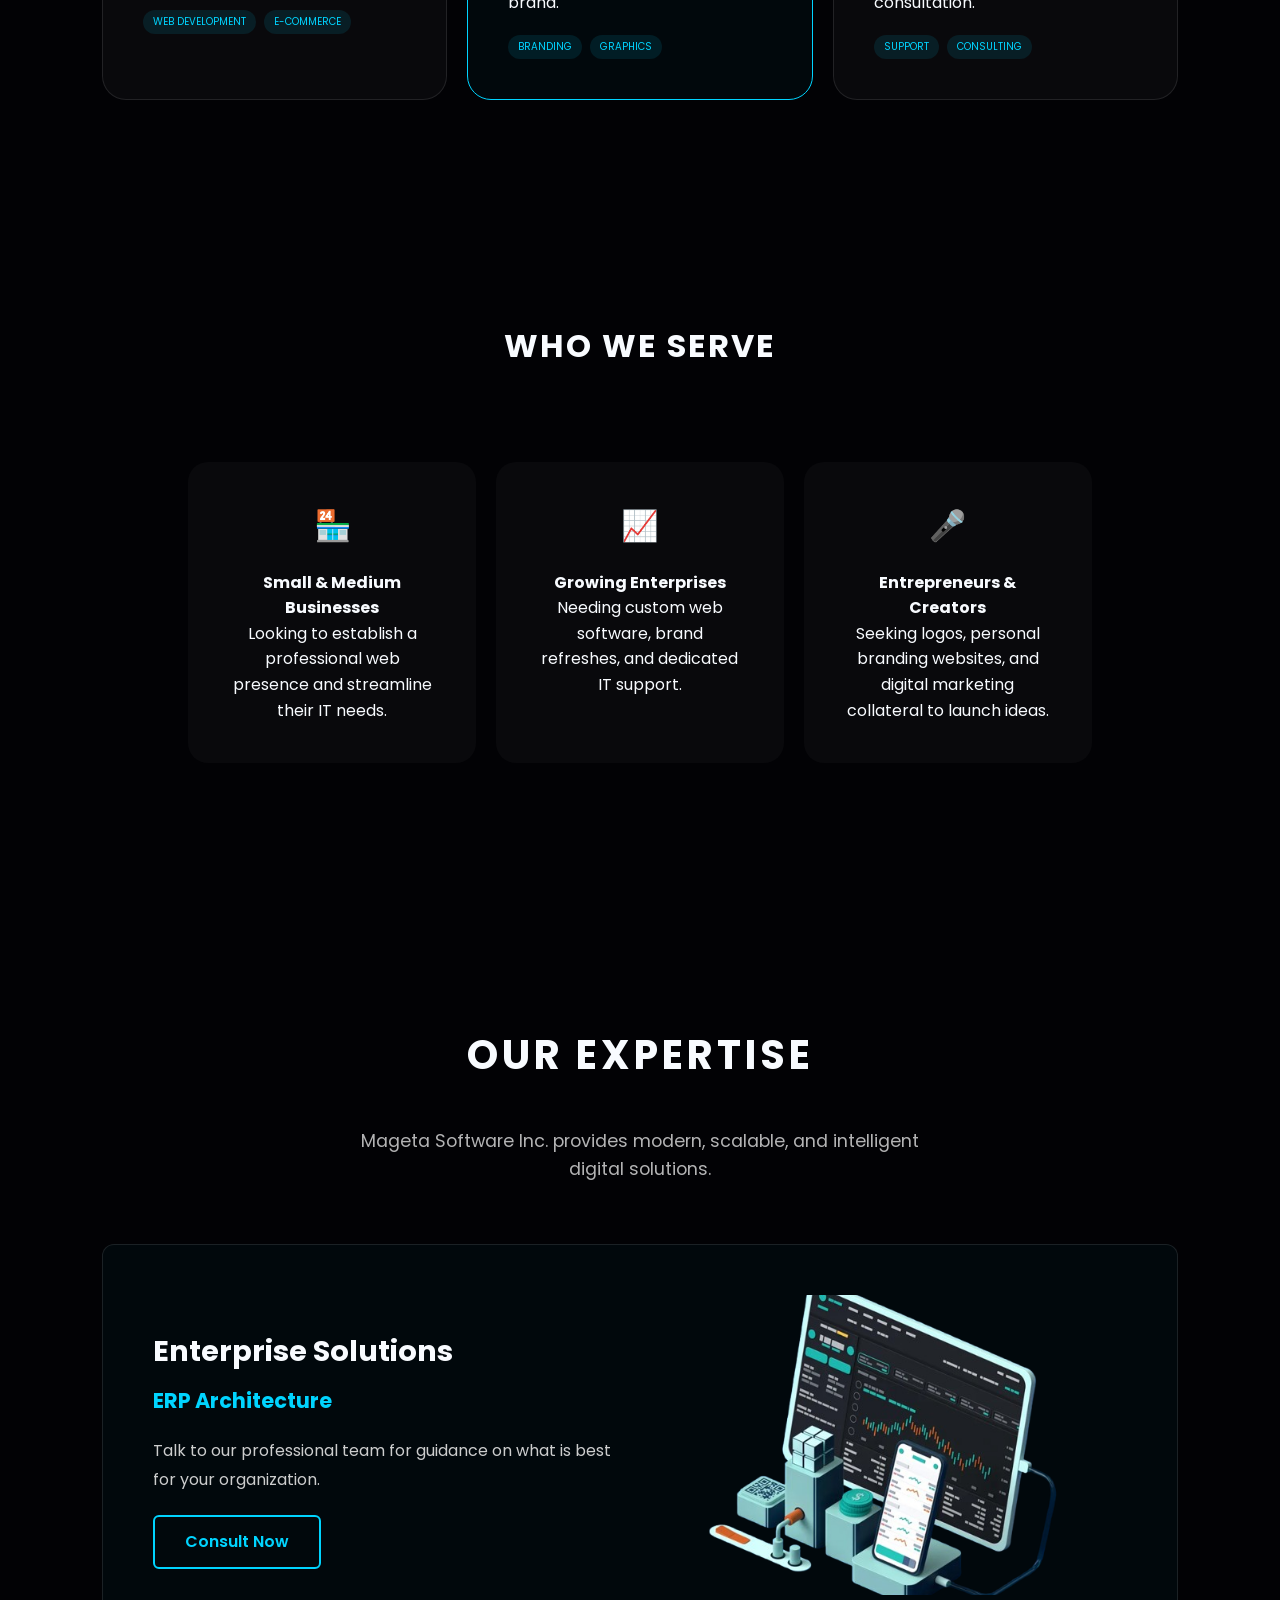
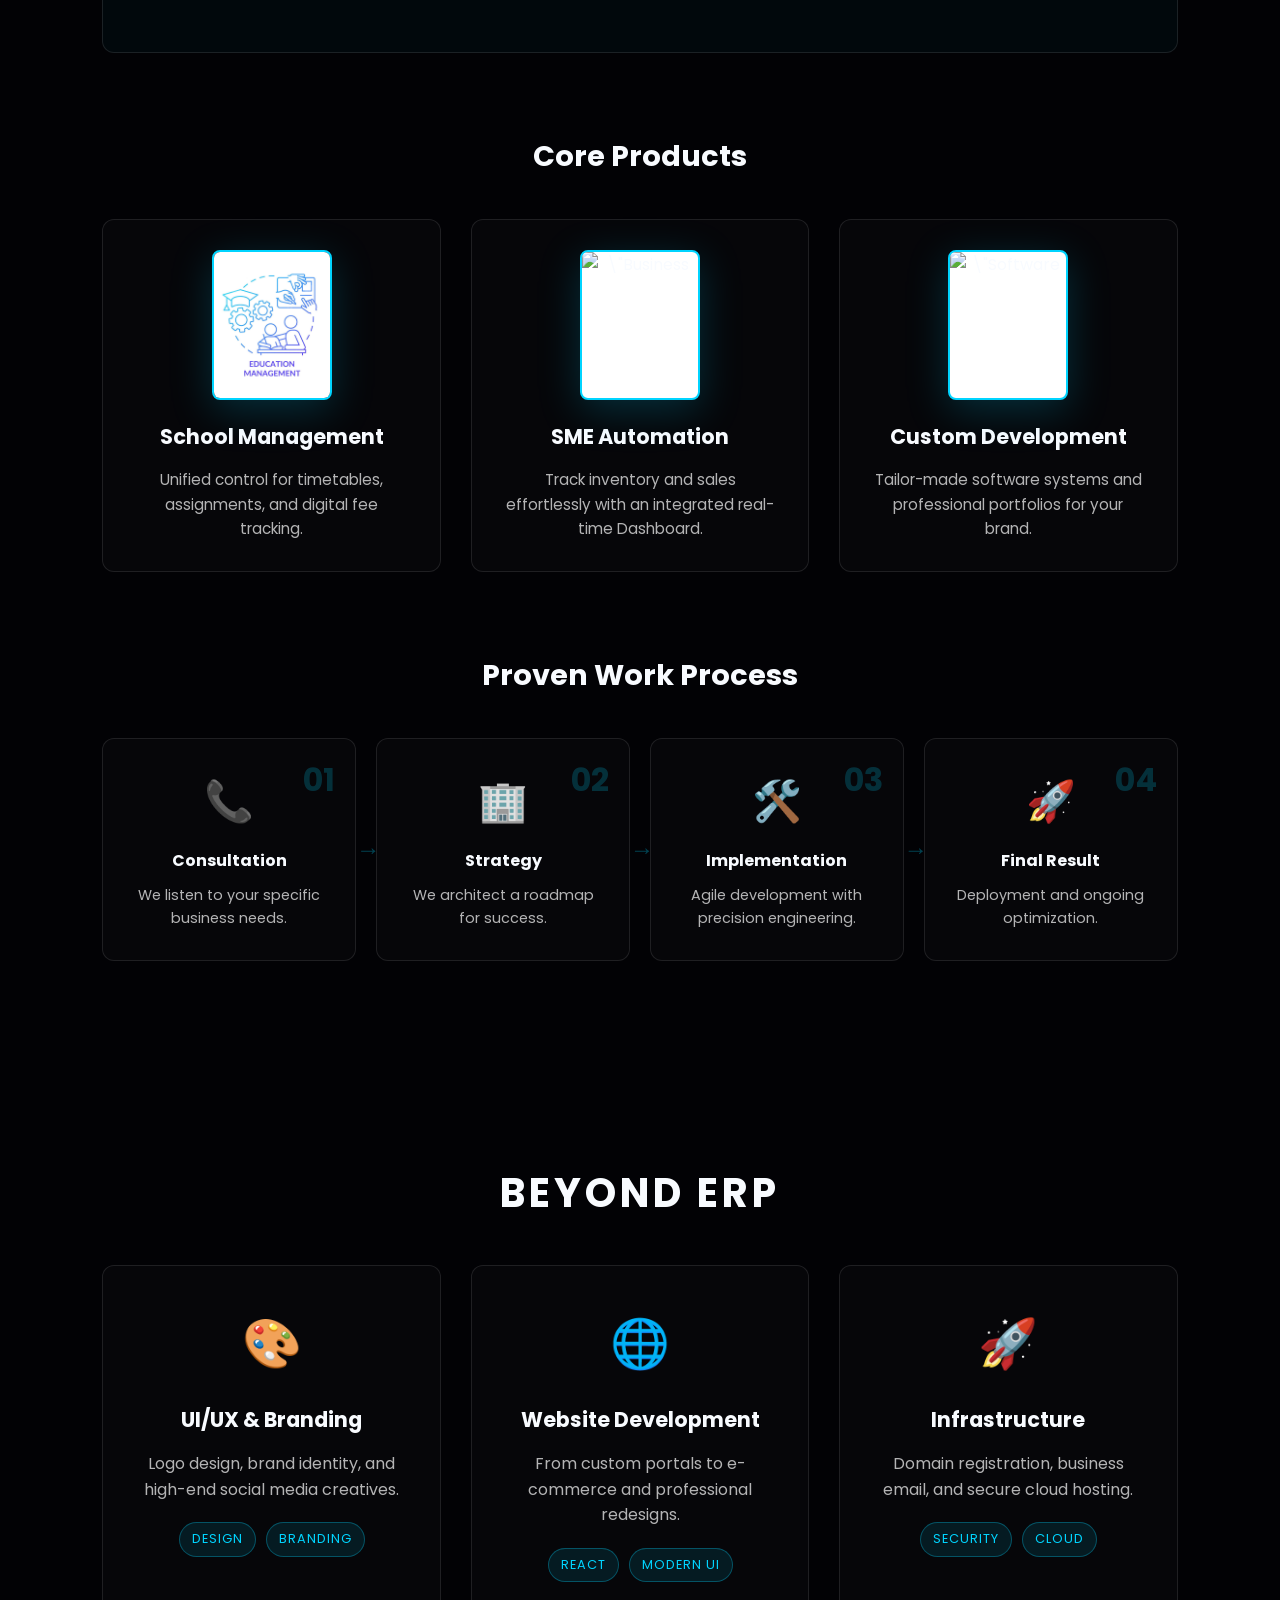
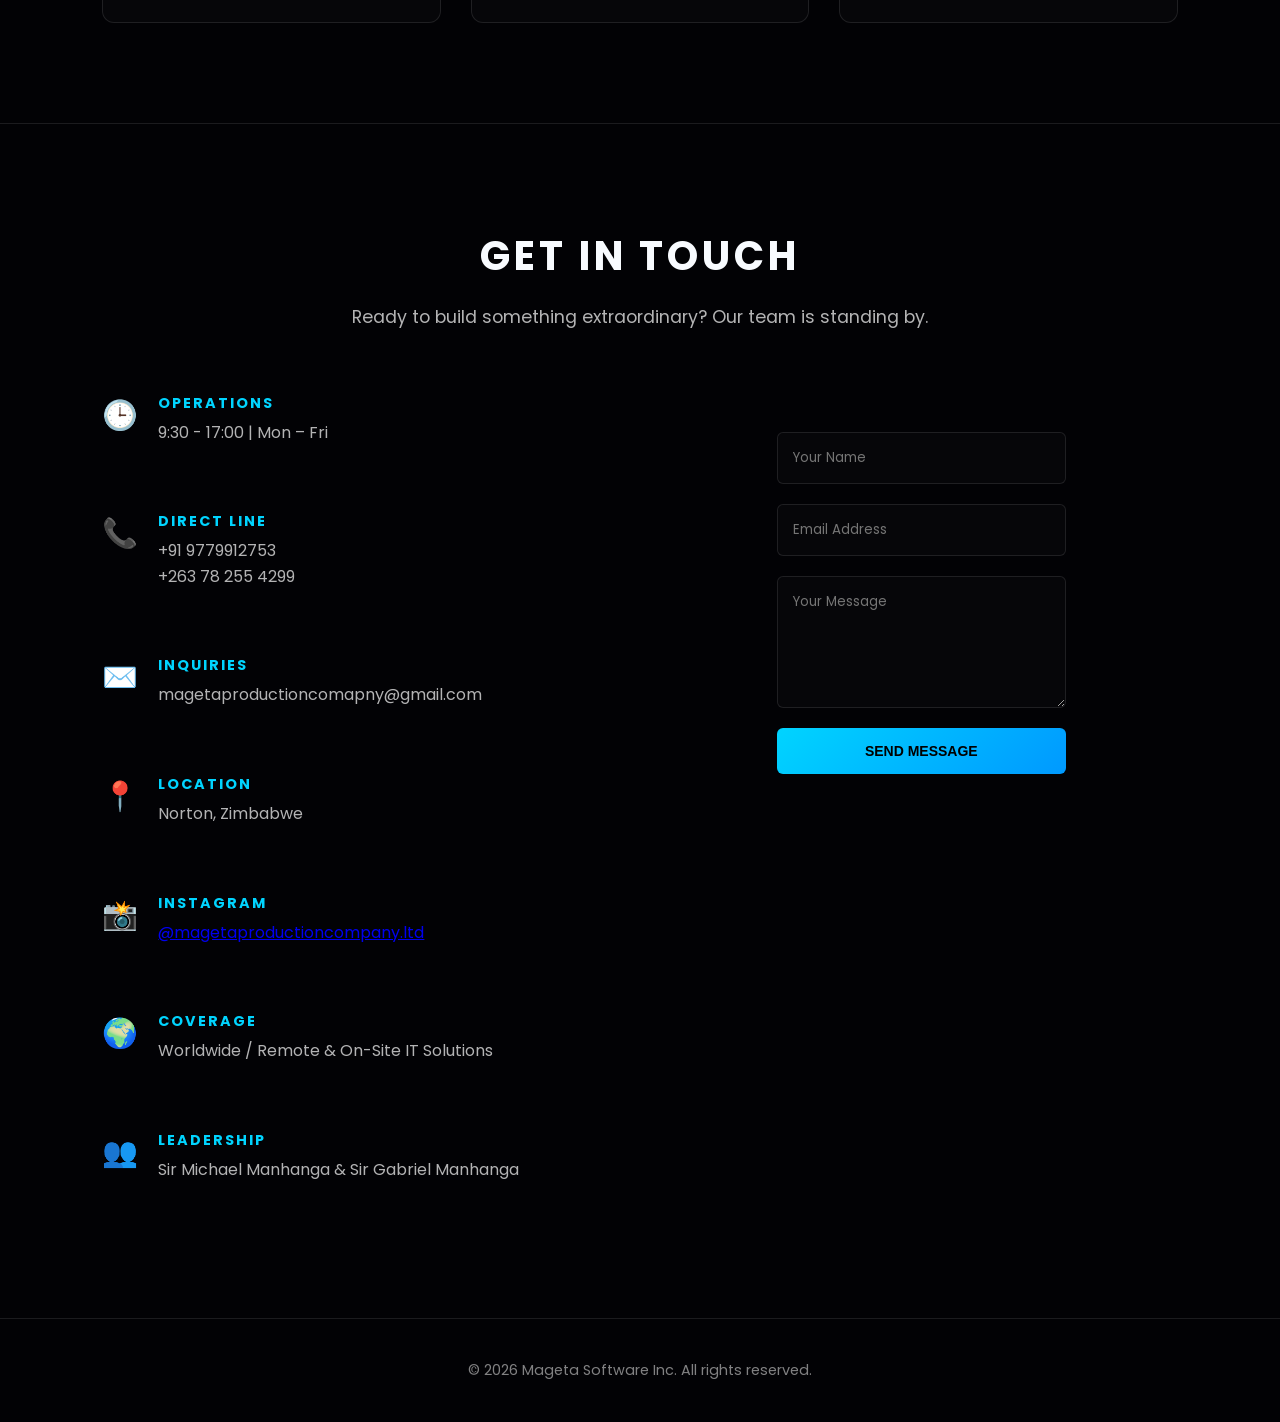
==== commit b2dd2299: "Add files via upload" ====
--- a/index.html
+++ b/index.html
@@ -270,6 +270,7 @@
                 <div>
                     <h4>Direct Line</h4>
                     <p>+91 9779912753</p>
+                    <p>+263 78 255 4299</p>
                 </div>
             </div>
             <div class="info-item">
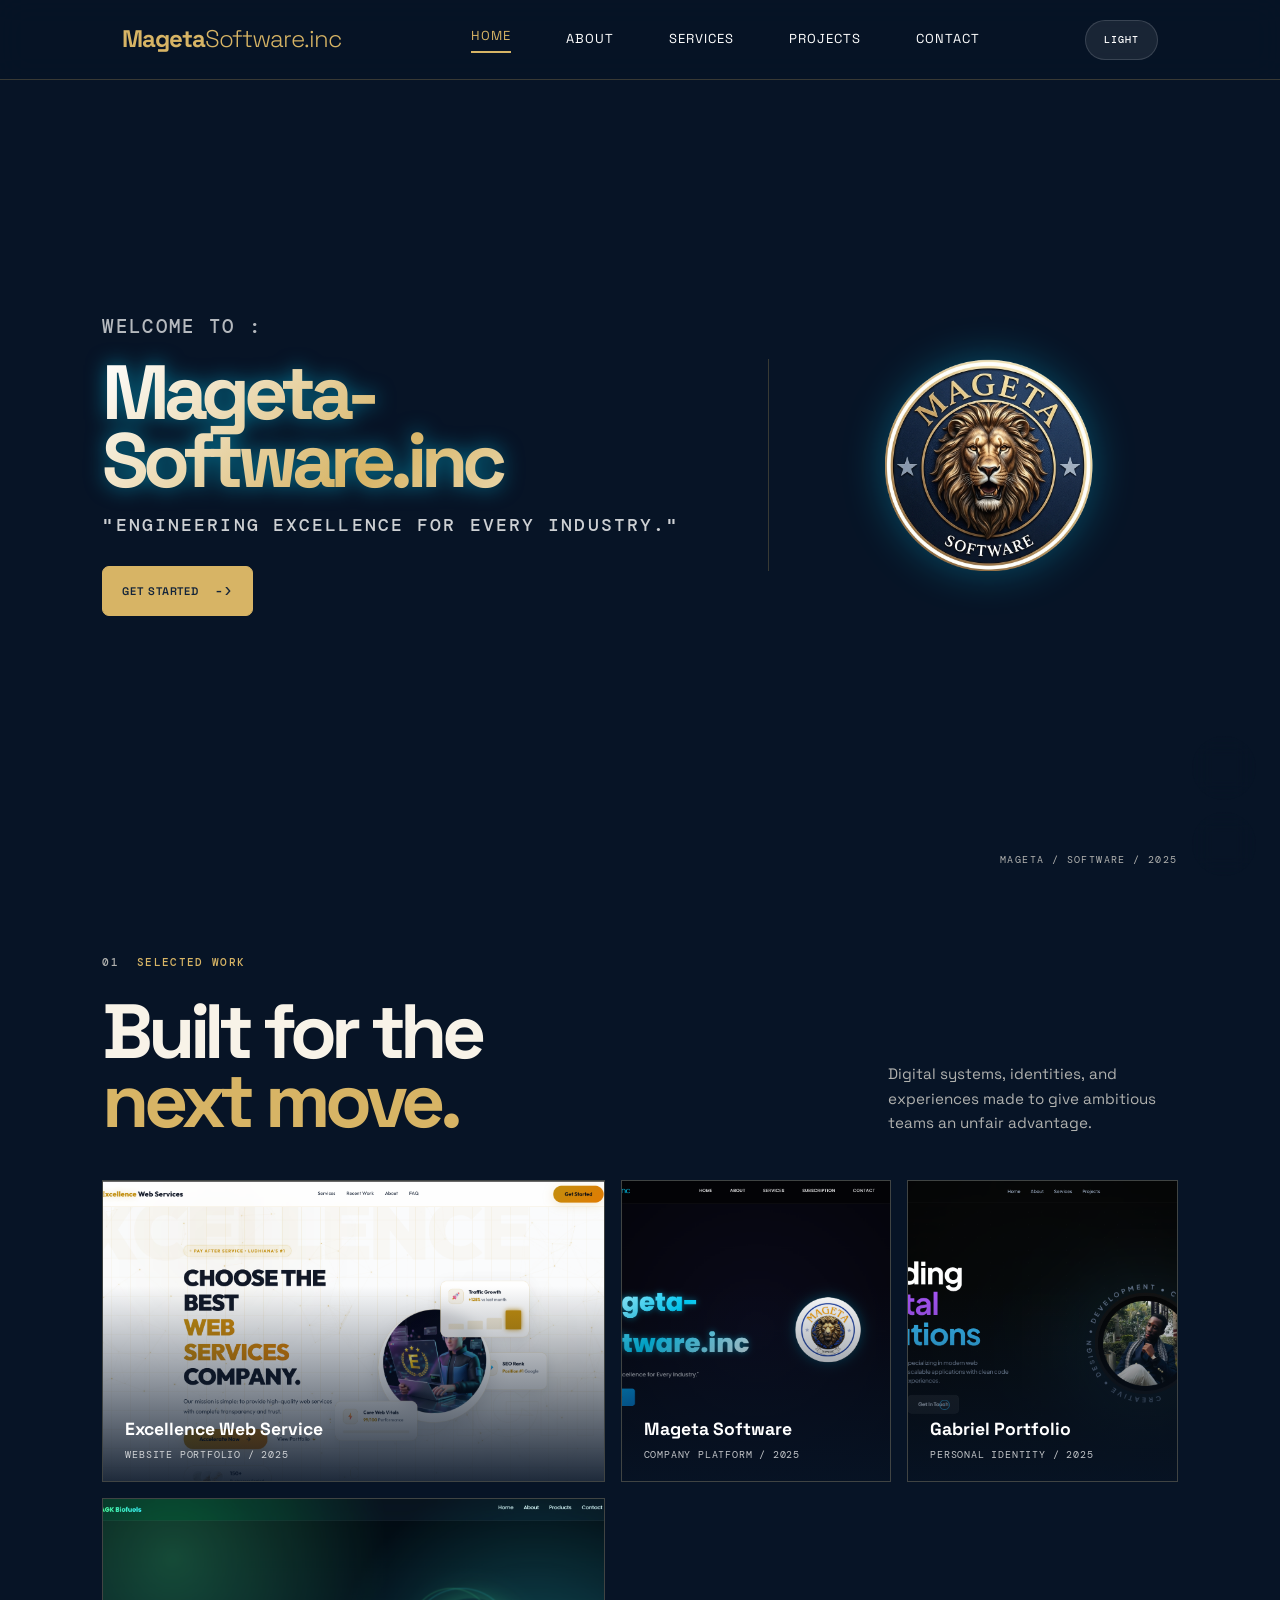
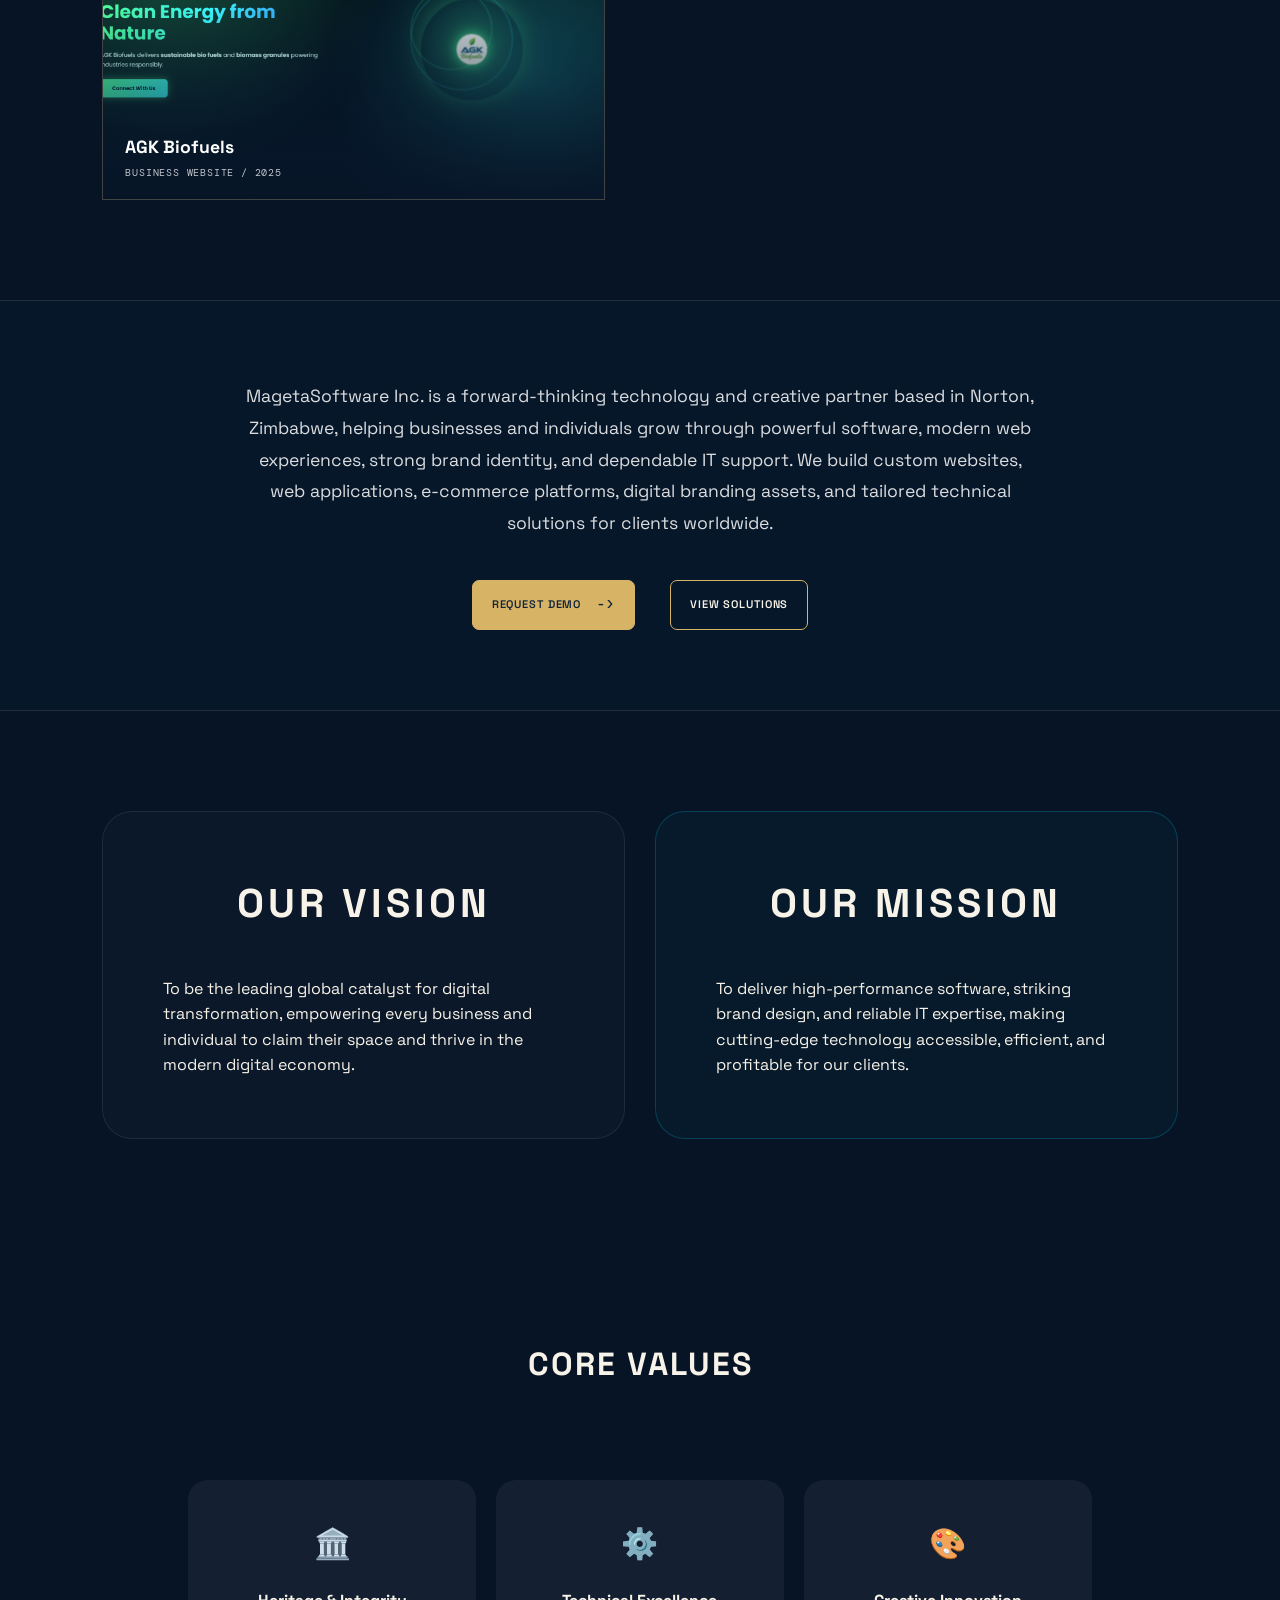
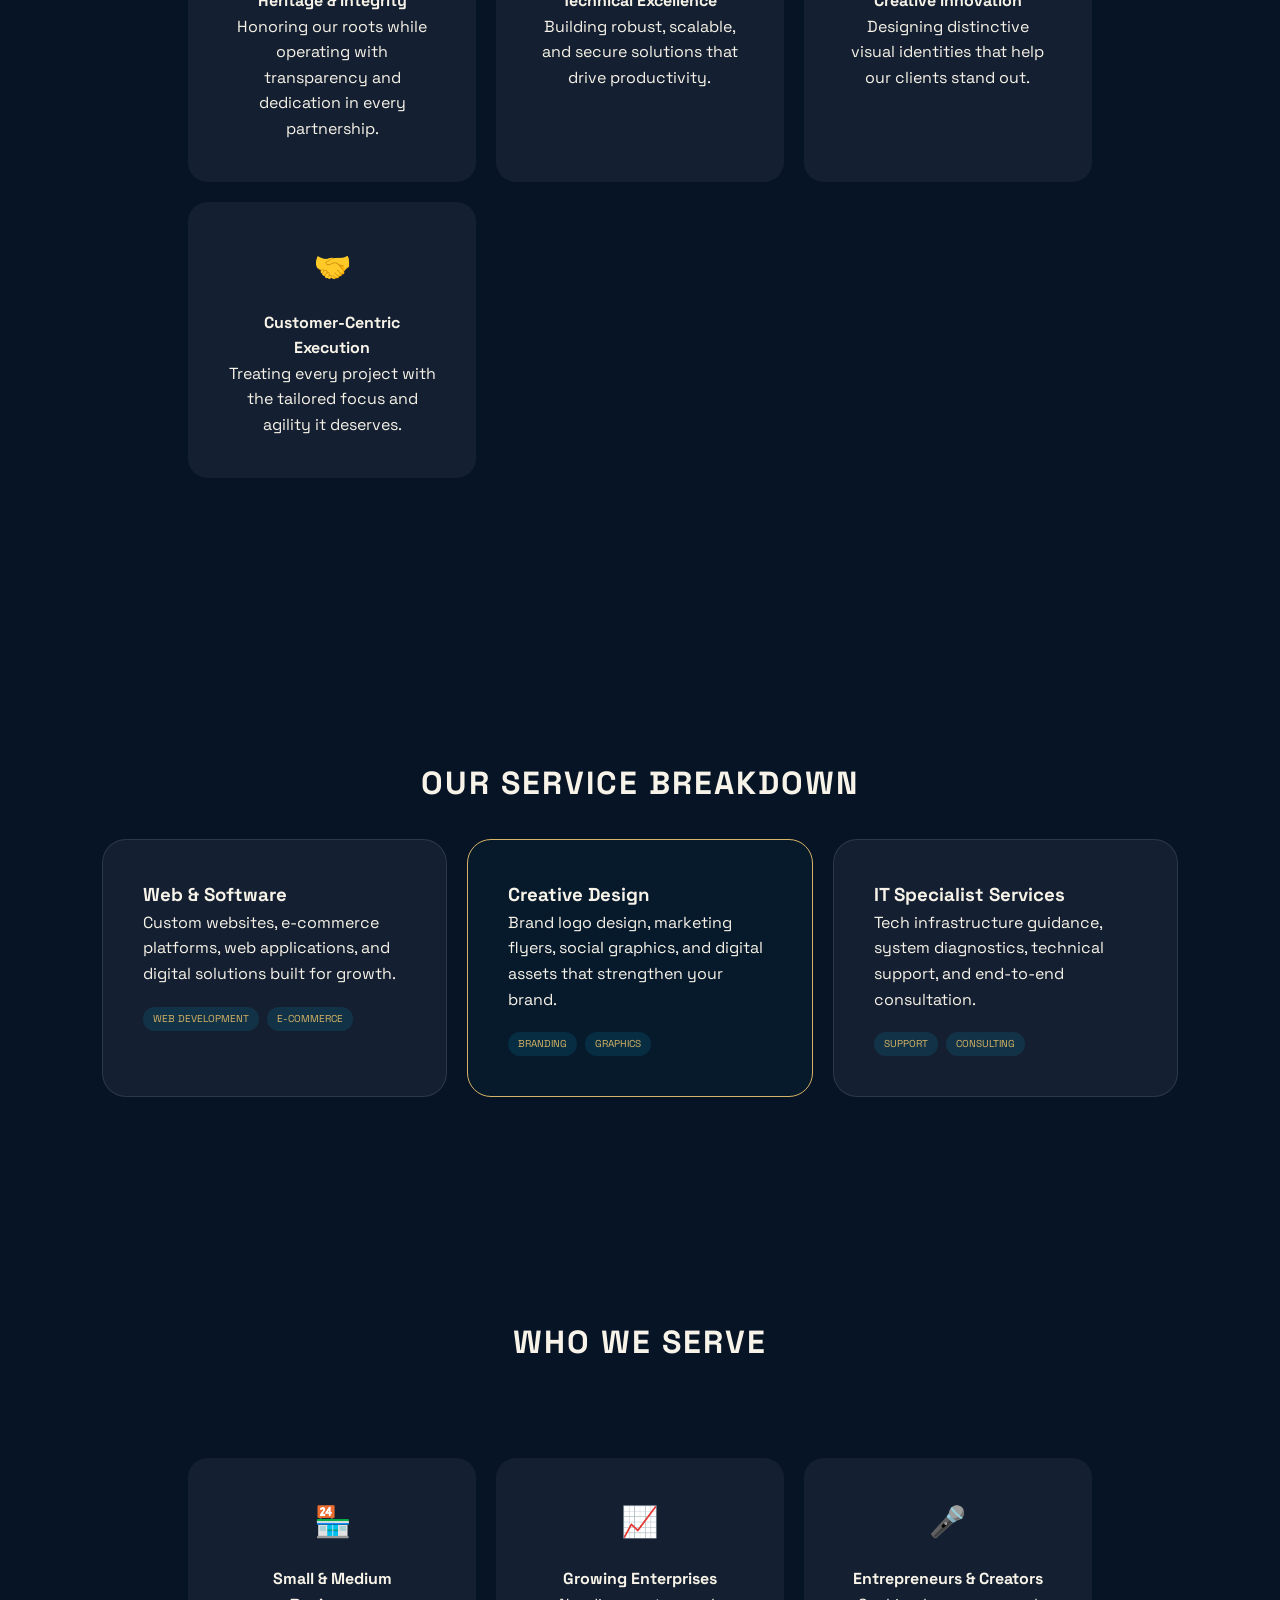
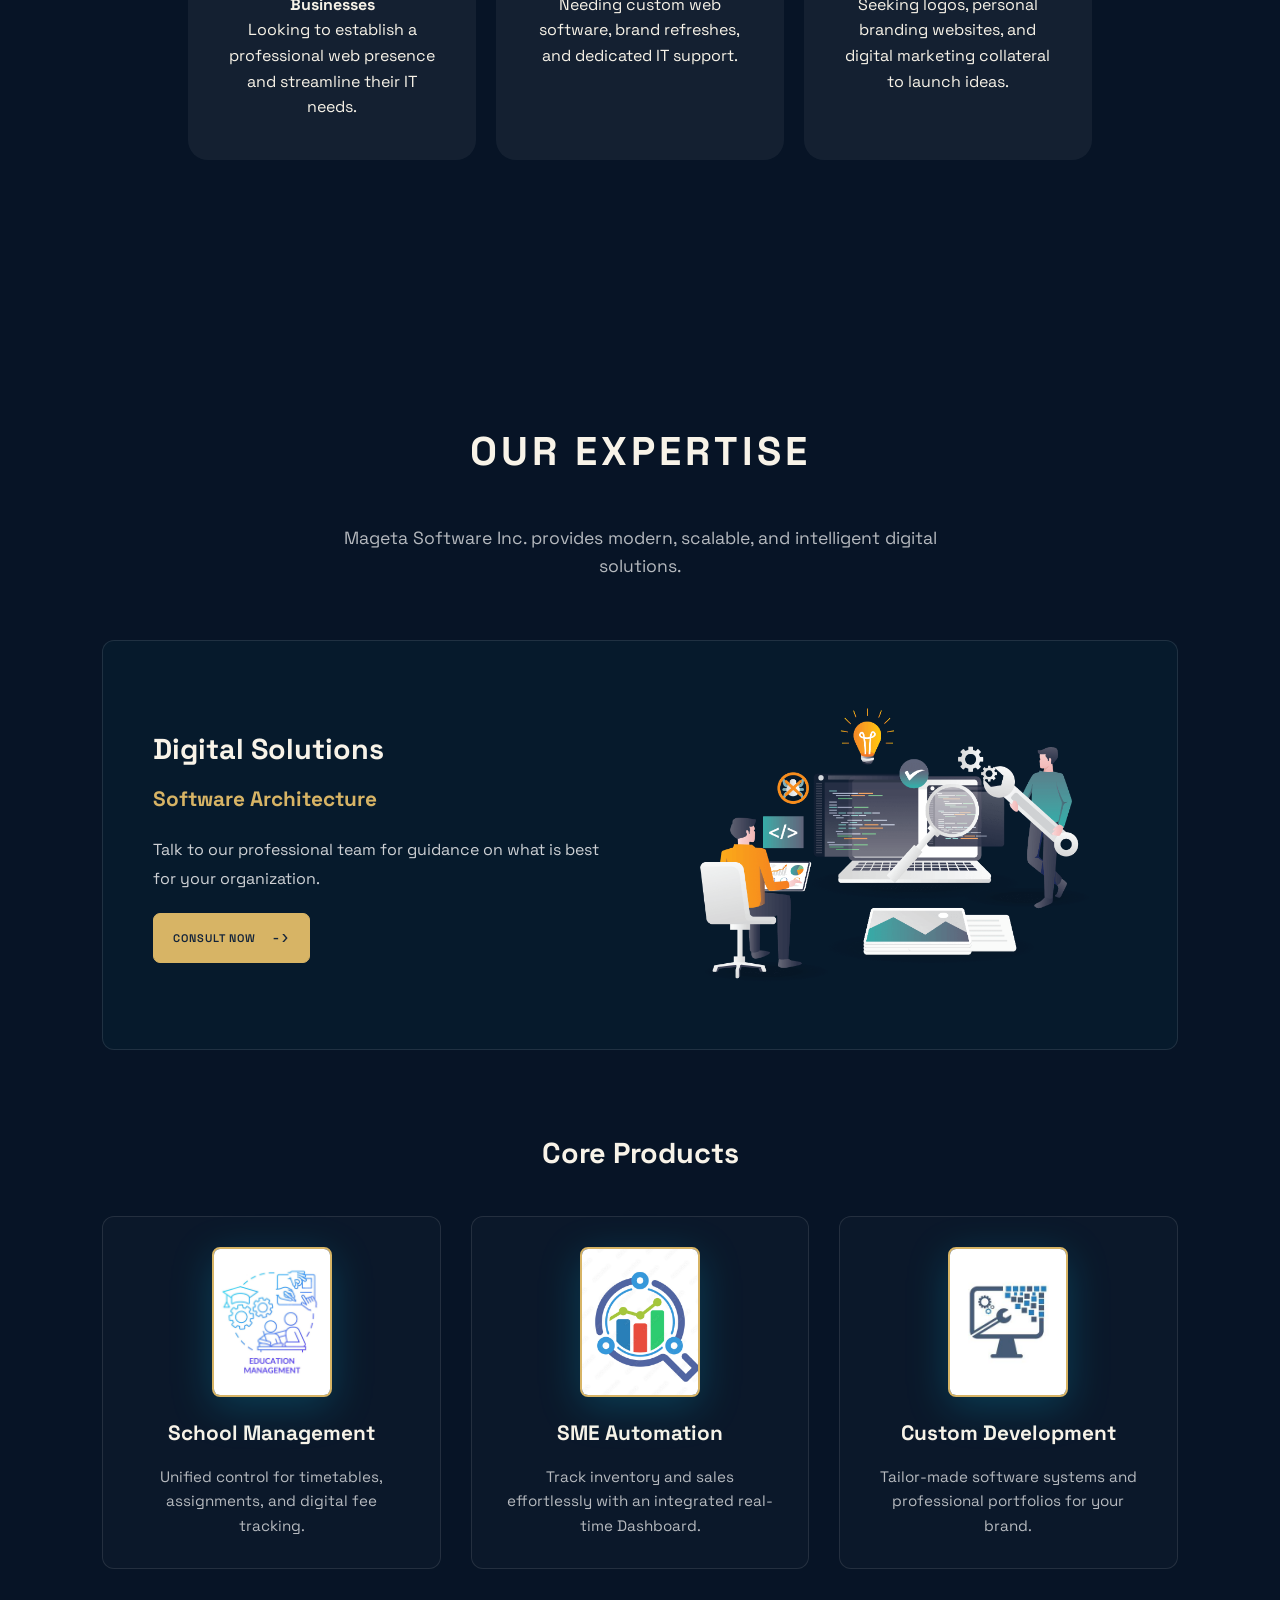
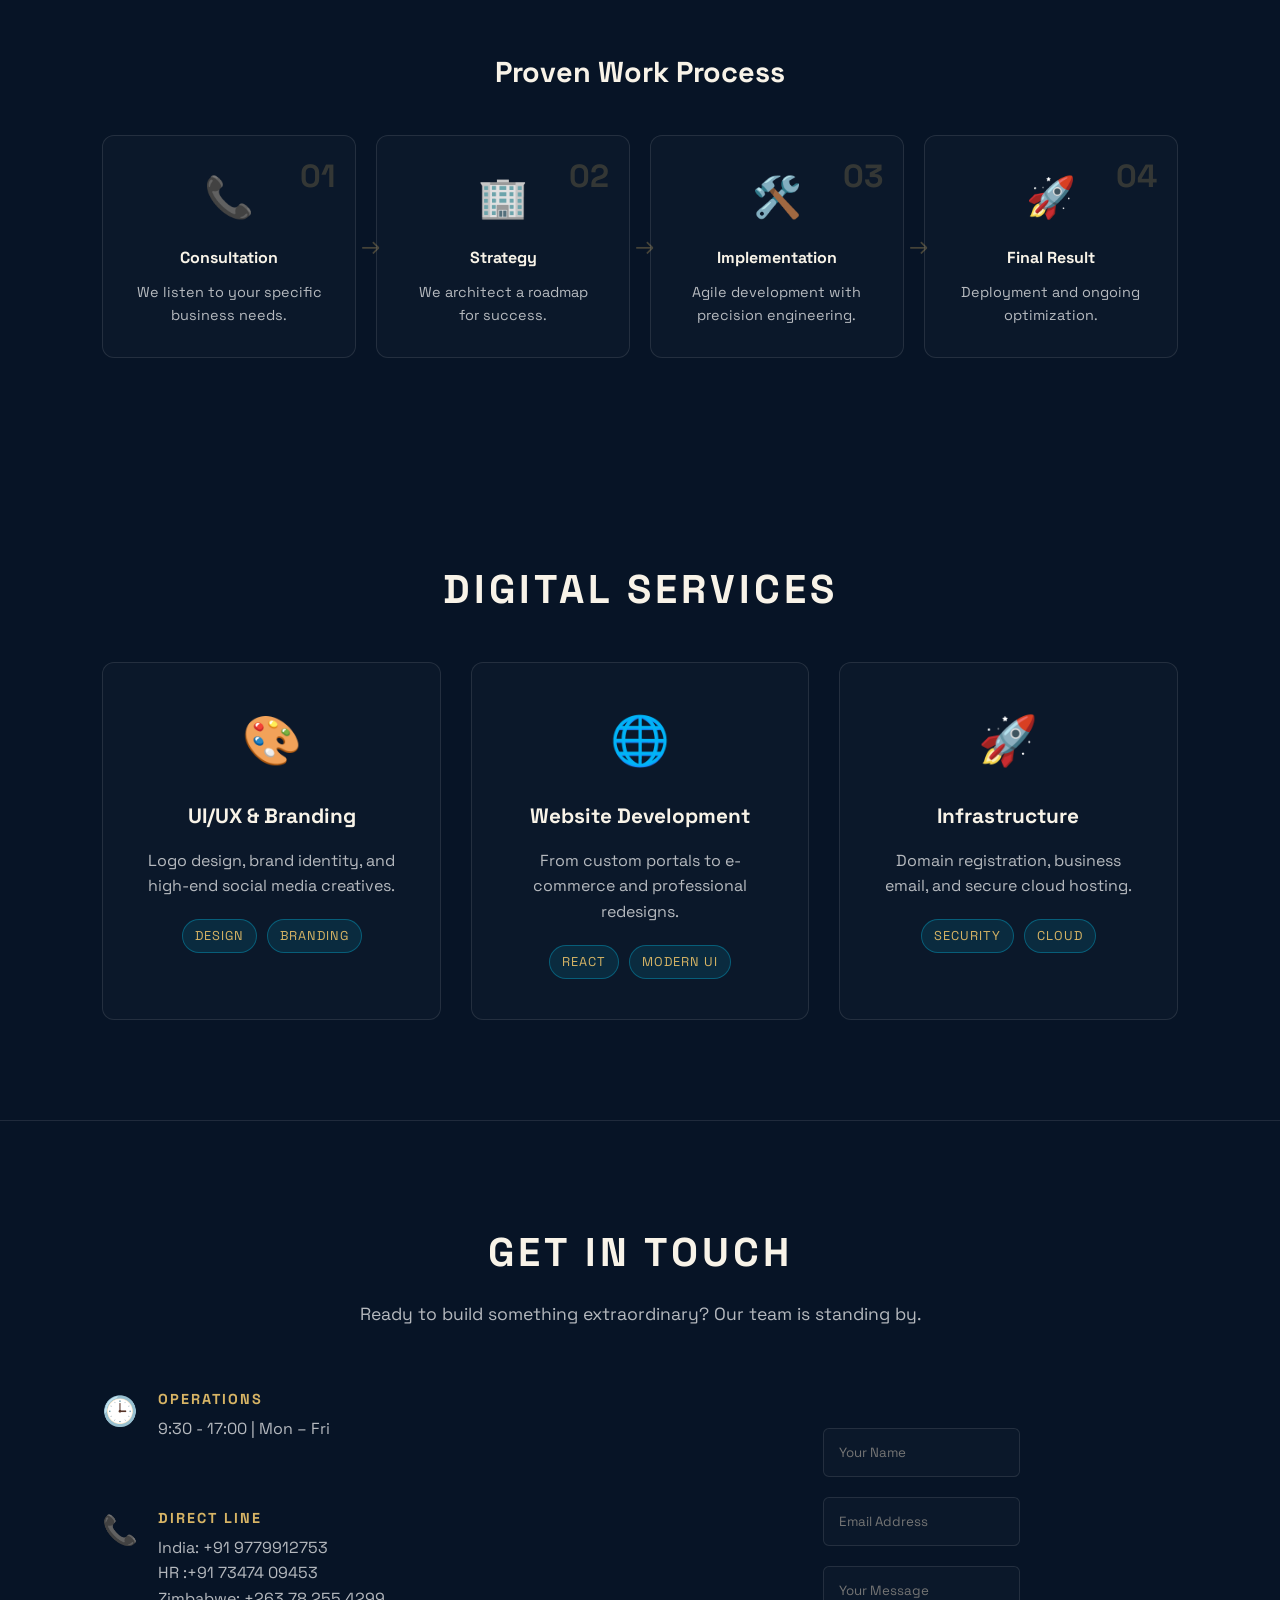
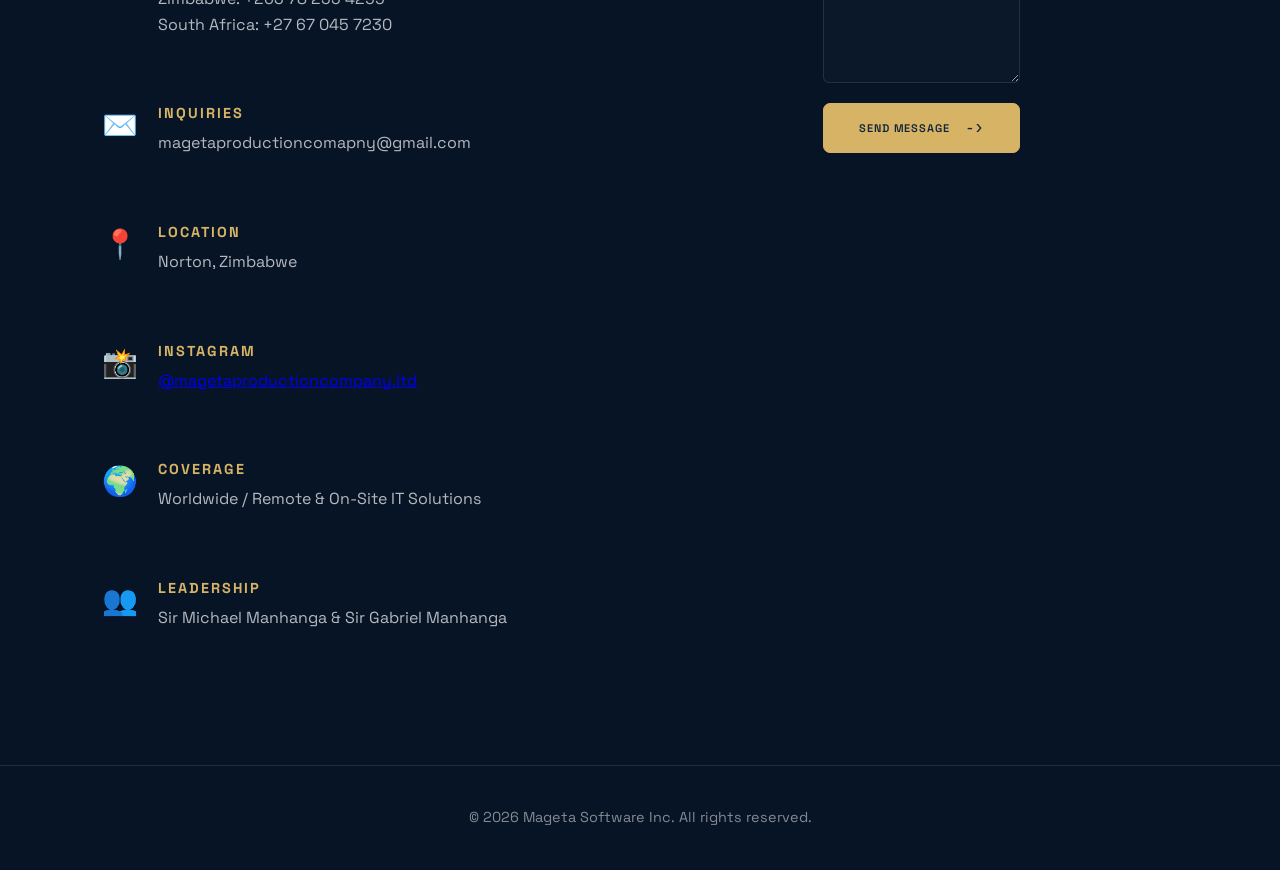
==== commit 69aaaca0: "Add files via upload" ====
--- a/index.html
+++ b/index.html
@@ -3,14 +3,14 @@
 <head>
     <meta charset="utf-8">
     <meta name="viewport" content="width=device-width, initial-scale=1">
-    <title>Mageta Software Inc. — Enterprise Solutions & Digital Transformation</title>
-    <meta name="description" content="Mageta Software Inc. delivers powerful ERP systems, school management platforms, and business automation solutions for enterprises.">
+    <title>Mageta Software Inc. — Digital Products & Creative Technology</title>
+    <meta name="description" content="Mageta Software Inc. delivers software, web experiences, brand design, and dependable IT support for ambitious teams.">
     <meta name="google-site-verification" content="L8-V16ZWjFBvVZFWt5DJJDEX_yqvw6G18zSpwEfJtVE" />
     <link rel="icon" type="image/png" href="assets/images/Logo%20mageta.png">
     <link rel="shortcut icon" href="assets/images/Logo%20mageta.png">
     <link rel="preconnect" href="https://fonts.googleapis.com">
     <link rel="preconnect" href="https://fonts.gstatic.com" crossorigin>
-    <link href="https://fonts.googleapis.com/css2?family=Poppins:wght@300;400;500;600;700;800&display=swap" rel="stylesheet">
+    <link href="https://fonts.googleapis.com/css2?family=DM+Mono:wght@400;500&family=Space+Grotesk:wght@400;500;600;700&display=swap" rel="stylesheet">
     <link rel="stylesheet" href="css/style.css">
 </head>
 <body>
@@ -21,9 +21,9 @@
         <div class="logo" onclick="window.location.href='index.html'">Mageta<span>Software.inc</span></div>
         <nav id="navMenu">
             <a href="index.html" class="nav-link">HOME</a>
-            <a href="about.html" class="nav-link">ABOUT & PROJECTS</a>
+            <a href="about.html" class="nav-link">ABOUT</a>
             <a href="#services" class="nav-link">SERVICES</a>
-            <a href="about.html#projects" class="nav-link">PROJECTS</a>
+            <a href="#projects" class="nav-link">PROJECTS</a>
             <a href="#contact" class="nav-link">CONTACT</a>
         </nav>
         <button id="theme-toggle" class="theme-toggle-button" aria-label="Toggle Light/Dark Theme" aria-pressed="false">🌗</button>
@@ -43,6 +43,33 @@
         <div class="hero-image">
             <img src="assets/images/Logo mageta.png" alt="Mageta Logo" />
         </div>
+    </div>
+</section>
+
+<!-- SELECTED WORK -->
+<section id="projects" class="projects-section">
+    <div class="section-kicker"><span>01</span> Selected work</div>
+    <div class="projects-heading">
+        <h2>Built for the<br><em>next move.</em></h2>
+        <p>Digital systems, identities, and experiences made to give ambitious teams an unfair advantage.</p>
+    </div>
+    <div class="projects-grid">
+        <a class="project-tile project-tile-wide" href="https://excellence-web-service.vercel.app/" target="_blank" rel="noopener noreferrer">
+            <img src="assets/images/Excellence Web Service.png" alt="Excellence Web Service project">
+            <span class="project-meta"><strong>Excellence Web Service</strong><small>Website portfolio / 2025</small></span>
+        </a>
+        <a class="project-tile" href="https://magetasoftware-in.vercel.app/" target="_blank" rel="noopener noreferrer">
+            <img src="assets/images/Mageta Software.png" alt="Mageta Software project">
+            <span class="project-meta"><strong>Mageta Software</strong><small>Company platform / 2025</small></span>
+        </a>
+        <a class="project-tile" href="https://gabriel-portfolio-mu.vercel.app/" target="_blank" rel="noopener noreferrer">
+            <img src="assets/images/Gabriel Portfolio.png" alt="Gabriel portfolio project">
+            <span class="project-meta"><strong>Gabriel Portfolio</strong><small>Personal identity / 2025</small></span>
+        </a>
+        <a class="project-tile project-tile-wide" href="https://agk-biofuels-web.vercel.app/" target="_blank" rel="noopener noreferrer">
+            <img src="assets/images/AGK Biofuels.png" alt="AGK Biofuels project">
+            <span class="project-meta"><strong>AGK Biofuels</strong><small>Business website / 2025</small></span>
+        </a>
     </div>
 </section>
 
@@ -150,16 +177,16 @@
     <h2>Our Expertise</h2>
     <p class="expertise-intro">Mageta Software Inc. provides modern, scalable, and intelligent digital solutions.</p>
     
-    <!-- ERP Architecture -->
+    <!-- Digital architecture -->
     <div class="expertise-main">
         <div class="expertise-text">
-            <h3>Enterprise Solutions</h3>
-            <h4>ERP Architecture</h4>
+            <h3>Digital Solutions</h3>
+            <h4>Software Architecture</h4>
             <p>Talk to our professional team for guidance on what is best for your organization.</p>
             <a href="#contact" class="btn-secondary">Consult Now</a>
         </div>
         <div class="expertise-image">
-            <img src="assets/images/ERP.png" alt="ERP Solutions" />
+            <img src="assets/images/Development.png" alt="Software development solutions" />
         </div>
     </div>
 
@@ -167,17 +194,17 @@
     <h3 style="text-align: center; margin-top: 80px; margin-bottom: 40px; font-size: 1.8rem;">Core Products</h3>
     <div class="products-grid">
         <div class="product-card">
-            <img src="assets/images/SchoolSystem.png" alt="School ERP" />
+            <img src="assets/images/SchoolSystem.png" alt="School management platform" />
             <h4>School Management</h4>
             <p>Unified control for timetables, assignments, and digital fee tracking.</p>
         </div>
         <div class="product-card">
-            <img src=\"assets/images/Business System.jpg\" alt=\"Business Automation\" />
+            <img src="assets/images/Business System.jpg" alt="Business Automation" />
             <h4>SME Automation</h4>
             <p>Track inventory and sales effortlessly with an integrated real-time Dashboard.</p>
         </div>
         <div class="product-card">
-            <img src=\"assets/images/SoftwareDevelopment.jpg\" alt=\"Software Development\" />
+            <img src="assets/images/SoftwareDevelopment.jpg" alt="Software Development" />
             <h4>Custom Development</h4>
             <p>Tailor-made software systems and professional portfolios for your brand.</p>
         </div>
@@ -216,9 +243,9 @@
     </div>
 </section>
 
-<!-- BEYOND ERP SECTION -->
-<section class="beyond-erp">
-    <h2>Beyond ERP</h2>
+<!-- DIGITAL SERVICES SECTION -->
+<section class="additional-services">
+    <h2>Digital Services</h2>
     <div class="services-grid">
         <div class="service-card">
             <div class="service-icon">🎨</div>
@@ -269,8 +296,10 @@
                 <span class="info-icon">📞</span>
                 <div>
                     <h4>Direct Line</h4>
-                    <p>+91 9779912753</p>
-                    <p>+263 78 255 4299</p>
+                    <p>India: +91 9779912753</p>
+                    <p>HR :+91 73474 09453</p>
+                    <p>Zimbabwe: +263 78 255 4299</p>
+                    <p>South Africa: +27 67 045 7230</p>
                 </div>
             </div>
             <div class="info-item">
@@ -335,6 +364,12 @@
     </a>
 </div>
 
+<aside class="mobile-notice" aria-label="Project inquiry notification">
+    <span class="notice-pulse"></span>
+    <span><strong>Have a project in mind?</strong><small>Let's make it visible.</small></span>
+    <a href="#contact" aria-label="Start a project inquiry">-&gt;</a>
+</aside>
+
 <script src="js/main.js"></script>
 <script>
     document.getElementById('contactForm').addEventListener('submit', (e) => {
--- a/css/style.css
+++ b/css/style.css
@@ -92,6 +92,189 @@
 body.light-theme .btn-outline {
     color: var(--text-main);
     border-color: var(--neon-blue);
+}
+
+/* Homepage refresh: editorial project-first layout */
+:root {
+    --accent-soft: rgba(0, 212, 255, 0.12);
+    --page-line: rgba(255, 255, 255, 0.14);
+    --font-main: 'Space Grotesk', sans-serif;
+    --font-mono: 'DM Mono', monospace;
+}
+
+body.light-theme {
+    --bg-deep: #f3f4ef;
+    --bg-surface: rgba(243, 244, 239, 0.88);
+    --glass: rgba(255, 255, 255, 0.72);
+    --card-surface: #ffffff;
+    --text-main: #151817;
+    --text-muted: #59605d;
+    --neon-blue: #007c83;
+    --accent-soft: rgba(0, 124, 131, 0.1);
+    --page-line: rgba(21, 24, 23, 0.16);
+}
+
+body::before {
+    background: radial-gradient(circle at 80% 10%, var(--accent-soft), transparent 32%), var(--bg-deep);
+}
+
+.navbar { border-bottom-color: var(--page-line); }
+.logo { font-size: 1.15rem; letter-spacing: -0.04em; }
+.logo span { color: var(--text-muted); }
+.theme-toggle-button {
+    min-width: 72px;
+    padding: 9px 12px;
+    background: var(--accent-soft);
+    border-color: var(--neon-blue);
+    color: var(--neon-blue);
+    font: 500 10px var(--font-mono);
+    letter-spacing: 0.08em;
+}
+.menu-toggle { color: var(--text-main); }
+.hero {
+    min-height: 84vh;
+    padding-top: calc(var(--nav-h) + 50px);
+    padding-bottom: 80px;
+    position: relative;
+}
+.hero::after {
+    content: 'MAGETA / SOFTWARE / 2025';
+    position: absolute;
+    right: 8%;
+    bottom: 34px;
+    color: var(--text-muted);
+    font: 10px var(--font-mono);
+    letter-spacing: 0.14em;
+}
+.hero-container { max-width: 1400px; width: 100%; margin: 0 auto; gap: 8%; }
+.welcome-text, .tagline { color: var(--text-muted); font: 500 11px var(--font-mono); letter-spacing: 0.12em; text-transform: uppercase; }
+.brand {
+    font-size: clamp(3.5rem, 8.5vw, 8.5rem);
+    line-height: 0.88;
+    letter-spacing: -0.08em;
+    background: none;
+    -webkit-text-fill-color: initial;
+    color: var(--text-main);
+    filter: none;
+}
+body.light-theme .brand { background: none; -webkit-text-fill-color: initial; color: var(--text-main); }
+.hero-image { border-left: 1px solid var(--page-line); padding-left: 8%; }
+.hero-image img { aspect-ratio: auto; border-radius: 0; filter: drop-shadow(0 20px 35px var(--accent-soft)); }
+
+.projects-section { max-width: 1400px; padding-top: 55px; }
+.section-kicker { display: flex; gap: 18px; align-items: center; color: var(--neon-blue); font: 500 11px var(--font-mono); letter-spacing: 0.12em; text-transform: uppercase; }
+.section-kicker span { color: var(--text-muted); }
+.projects-heading { display: flex; justify-content: space-between; align-items: end; gap: 30px; margin: 28px 0 45px; }
+.projects-heading h2 { margin: 0; text-align: left; font-size: clamp(2.8rem, 6vw, 6rem); line-height: 0.9; letter-spacing: -0.07em; text-transform: none; }
+.projects-heading h2 em { color: var(--neon-blue); font-style: normal; }
+.projects-heading p { max-width: 290px; color: var(--text-muted); font-size: 0.95rem; }
+.projects-grid { display: grid; grid-template-columns: 1.3fr 0.7fr 0.7fr; gap: 16px; }
+.project-tile { min-height: 300px; position: relative; overflow: hidden; background: var(--card-surface); border: 1px solid var(--page-line); text-decoration: none; }
+.project-tile-wide { grid-column: span 1; }
+.project-tile img { width: 100%; height: 100%; min-height: 300px; display: block; object-fit: cover; transition: transform 0.6s cubic-bezier(0.16, 1, 0.3, 1); }
+.project-tile::after { content: ''; position: absolute; inset: 35% 0 0; background: linear-gradient(transparent, rgba(0, 0, 0, 0.82)); }
+.project-tile:hover img { transform: scale(1.06); }
+.project-meta { position: absolute; z-index: 1; left: 22px; right: 22px; bottom: 20px; color: #fff; display: flex; flex-direction: column; gap: 5px; }
+.project-meta strong { font-size: 1.1rem; }
+.project-meta small { font: 10px var(--font-mono); letter-spacing: 0.08em; text-transform: uppercase; opacity: 0.75; }
+
+.mobile-notice { display: none; }
+.contact-form input, .contact-form textarea { color: var(--text-main); }
+body.light-theme .contact-form input, body.light-theme .contact-form textarea { color: var(--text-main); }
+
+/* Brand palette: drawn from the Mageta mark */
+:root {
+    --neon-blue: #d7b465;
+    --accent-soft: rgba(215, 180, 101, 0.14);
+    --page-line: rgba(215, 180, 101, 0.24);
+}
+
+body {
+    --bg-deep: #071426;
+    --bg-surface: rgba(7, 20, 38, 0.9);
+    --card-surface: rgba(19, 38, 63, 0.78);
+    --glass: rgba(255, 255, 255, 0.055);
+    --text-main: #f8f3e8;
+    --text-muted: rgba(248, 243, 232, 0.7);
+}
+
+body.light-theme {
+    --bg-deep: #f7f1e3;
+    --bg-surface: rgba(247, 241, 227, 0.9);
+    --card-surface: rgba(255, 253, 247, 0.9);
+    --glass: rgba(255, 255, 255, 0.68);
+    --text-main: #13243a;
+    --text-muted: #5d5a51;
+    --neon-blue: #a77a22;
+    --accent-soft: rgba(167, 122, 34, 0.13);
+    --page-line: rgba(19, 36, 58, 0.18);
+}
+
+.navbar { background: color-mix(in srgb, var(--bg-deep) 88%, transparent); }
+.logo, .logo span, nav a.active, nav a:hover, .eyebrow, .section-kicker, .member-role { color: var(--neon-blue); }
+.btn-primary, .btn-secondary { background: var(--neon-blue); color: #101a28; border-color: var(--neon-blue); }
+.btn-primary:hover, .btn-secondary:hover { box-shadow: 0 12px 30px rgba(215, 180, 101, 0.25); }
+.btn-outline { color: var(--text-main); border-color: var(--neon-blue); }
+.btn-outline:hover { background: rgba(215, 180, 101, 0.12); }
+.project-tile::after { background: linear-gradient(transparent, rgba(7, 20, 38, 0.9)); }
+.hero-image img { filter: drop-shadow(0 20px 35px rgba(215, 180, 101, 0.2)); }
+
+.page-logo {
+    width: 88px;
+    height: 88px;
+    object-fit: contain;
+    display: block;
+    margin-bottom: 24px;
+    filter: drop-shadow(0 12px 20px rgba(215, 180, 101, 0.18));
+}
+
+.subscription-logo { width: 96px; height: 96px; margin-bottom: 28px; }
+
+@media (max-width: 768px) {
+    .floating-actions { bottom: 88px; right: 14px; }
+    .hero { min-height: auto; padding-top: 135px; padding-bottom: 80px; }
+    .hero::after { display: none; }
+    .hero-container { gap: 42px; }
+    .hero-image { order: -1; border-left: 0; border-bottom: 1px solid var(--page-line); padding: 0 0 25px; }
+    .hero-image img { max-width: 260px; }
+    .hero-text { text-align: left; }
+    .brand { font-size: clamp(3.2rem, 16vw, 5.5rem); }
+    .projects-section { padding-top: 35px; }
+    .projects-heading { display: block; margin-bottom: 28px; }
+    .projects-heading h2 { font-size: clamp(3rem, 15vw, 5rem); margin-bottom: 22px; }
+    .projects-heading p { max-width: 330px; }
+    .projects-grid { grid-template-columns: 1fr 1fr; gap: 10px; }
+    .project-tile, .project-tile-wide { grid-column: span 1; min-height: 210px; }
+    .project-tile-wide { grid-column: span 2; }
+    .project-tile img { min-height: 210px; }
+    .project-meta { left: 14px; right: 10px; bottom: 14px; }
+    .project-meta strong { font-size: 0.9rem; }
+    .project-meta small { font-size: 8px; }
+    .mobile-notice {
+        position: fixed;
+        display: flex;
+        align-items: center;
+        gap: 11px;
+        left: 14px;
+        right: 14px;
+        bottom: 14px;
+        z-index: 1300;
+        padding: 13px 13px 13px 16px;
+        color: #f7ffff;
+        background: rgba(13, 25, 29, 0.78);
+        border: 1px solid rgba(255, 255, 255, 0.28);
+        border-radius: 18px;
+        box-shadow: 0 18px 45px rgba(0, 0, 0, 0.32), inset 0 1px rgba(255, 255, 255, 0.22);
+        backdrop-filter: blur(18px) saturate(140%);
+    }
+    .mobile-notice > span:nth-child(2) { display: flex; flex-direction: column; min-width: 0; }
+    .mobile-notice strong { font-size: 12px; white-space: nowrap; }
+    .mobile-notice small { color: rgba(247, 255, 255, 0.66); font: 10px var(--font-mono); margin-top: 2px; }
+    .notice-pulse { width: 8px; height: 8px; flex: 0 0 8px; border-radius: 50%; background: #8af0d1; box-shadow: 0 0 0 5px rgba(138, 240, 209, 0.13), 0 0 14px #8af0d1; }
+    .mobile-notice a { margin-left: auto; width: 33px; height: 33px; flex: 0 0 33px; display: grid; place-items: center; border-radius: 50%; color: #0d191d; background: #8af0d1; text-decoration: none; font-size: 20px; }
+    body.light-theme .mobile-notice { color: #102023; background: rgba(255, 255, 255, 0.78); border-color: rgba(16, 32, 35, 0.2); box-shadow: 0 18px 45px rgba(16, 32, 35, 0.18), inset 0 1px rgba(255, 255, 255, 0.9); }
+    body.light-theme .mobile-notice small { color: rgba(16, 32, 35, 0.62); }
+    body.light-theme .mobile-notice a { color: #fff; background: var(--neon-blue); }
 }
 
 * { margin: 0; padding: 0; box-sizing: border-box; }
@@ -417,7 +600,7 @@
 }
 
 /* 2. Service/Product Icons */
-.product-card img, .erp-visual img {
+.product-card img, .product-visual img {
     width: 100%;
     max-width: 120px; /* Standardized icon size */
     height: 120px;
@@ -466,7 +649,7 @@
     filter: drop-shadow(0 0 20px rgba(0, 212, 255, 0.3));
 }
 
-/* Fix Service Icons (ERP & Product Icons) */
+/* Fix Service Icons and Product Icons */
 .service-main img, .product-card img {
     max-width: 120px;
     height: 120px;
@@ -817,7 +1000,7 @@
     transform: scale(1.1);
 }
 
-/* ERP Flagship Styling */
+/* Flagship digital service styling */
 .flagship-glass {
     display: grid;
     grid-template-columns: 1fr 1fr;
@@ -1634,8 +1817,8 @@
     display: none;
 }
 
-/* Beyond ERP Section */
-.beyond-erp {
+/* Additional digital services */
+.additional-services {
     padding: 100px 8%;
     max-width: 1400px;
     margin: 0 auto;
@@ -2014,4 +2197,327 @@
 #mobile-nav.open { transform: translateX(0); display: block; }
 
 /* Make hero illustration area look more refined on larger screens */
-.hero-visual { border-radius: 16px; padding: 18px; background: linear-gradient(180deg, rgba(255,255,255,0.02), rgba(6,182,212,0.01)); border: 1px solid rgba(255,255,255,0.03); }+.hero-visual { border-radius: 16px; padding: 18px; background: linear-gradient(180deg, rgba(255,255,255,0.02), rgba(6,182,212,0.01)); border: 1px solid rgba(255,255,255,0.03); }
+
+@media (max-width: 768px) {
+    .floating-actions { bottom: 88px; right: 14px; }
+}
+
+/* Shared finish for every page */
+body {
+    background: var(--bg-deep);
+    color: var(--text-main);
+}
+
+.navbar {
+    background: color-mix(in srgb, var(--bg-deep) 84%, transparent);
+    border-bottom: 1px solid var(--page-line);
+}
+
+.subscription-page {
+    --page-line: rgba(255, 255, 255, 0.14);
+    --font-main: 'Space Grotesk', sans-serif;
+    --font-mono: 'DM Mono', monospace;
+}
+
+.subscription-page.light-theme { --page-line: rgba(21, 24, 23, 0.16); }
+.subscription-page .subscription-section { padding-top: 150px; }
+.subscription-page .subscription-header { max-width: 760px; margin: 0 auto 72px; text-align: left; }
+.subscription-page .subscription-header::before { content: 'SERVICES / 03'; display: block; margin-bottom: 25px; color: var(--neon-blue); font: 500 10px var(--font-mono); letter-spacing: 0.14em; }
+.subscription-page .subscription-header h1 { font-size: clamp(3.5rem, 8vw, 8rem); line-height: 0.88; letter-spacing: -0.08em; text-transform: none; }
+.subscription-page .subscription-header p { max-width: 520px; margin: 25px 0 0; color: var(--text-muted); line-height: 1.7; }
+.subscription-page .subscription-logo { margin-left: auto; margin-right: auto; }
+.subscription-page .pricing-grid { gap: 14px; }
+.subscription-page .pricing-card { border-radius: 0; border-color: var(--page-line); background: var(--glass); padding: 34px 28px; }
+.subscription-page .pricing-card:hover { transform: translateY(-5px); }
+.subscription-page .pricing-card.featured { transform: none; background: var(--accent-soft); }
+.subscription-page .plan-name { font: 500 12px var(--font-mono); letter-spacing: 0.1em; text-transform: uppercase; }
+.subscription-page .plan-price { font-size: clamp(2.4rem, 4vw, 4rem); letter-spacing: -0.06em; }
+.subscription-page .plan-button { border-radius: 0; }
+.subscription-page .comparison-table { border-radius: 0; background: var(--glass); }
+.subscription-page .faq-item { border-radius: 0; background: var(--glass); }
+.subscription-page .modal-dialog { border-radius: 0; background: var(--bg-surface); }
+
+body.light-theme,
+body.light-theme .navbar,
+body.light-theme .footer,
+body.light-theme section,
+body.light-theme .contact,
+body.light-theme .main-footer {
+    background-color: var(--bg-deep);
+    color: var(--text-main);
+}
+
+body.light-theme::before { background: radial-gradient(circle at 80% 10%, var(--accent-soft), transparent 32%), var(--bg-deep); }
+body.light-theme .vision-box,
+body.light-theme .value-card,
+body.light-theme .bento-card,
+body.light-theme .service-card,
+body.light-theme .product-card,
+body.light-theme .process-step,
+body.light-theme .contact-form input,
+body.light-theme .contact-form textarea,
+body.light-theme .pricing-card,
+body.light-theme .faq-item {
+    background-color: var(--card-surface);
+    color: var(--text-main);
+    border-color: var(--page-line);
+}
+
+body.light-theme h1,
+body.light-theme h2,
+body.light-theme h3,
+body.light-theme h4,
+body.light-theme p,
+body.light-theme li,
+body.light-theme label,
+body.light-theme .nav-link,
+body.light-theme .info-item p,
+body.light-theme .contact-header p,
+body.light-theme .footer p {
+    color: var(--text-main);
+}
+
+body.light-theme p,
+body.light-theme .intro-text,
+body.light-theme .tagline,
+body.light-theme .welcome-text,
+body.light-theme .vision-box p,
+body.light-theme .value-card p,
+body.light-theme .bento-card p,
+body.light-theme .service-card p,
+body.light-theme .product-card p,
+body.light-theme .process-step p,
+body.light-theme .contact-header p,
+body.light-theme .footer p,
+body.light-theme .plan-billing,
+body.light-theme .plan-features li {
+    color: var(--text-muted);
+}
+
+body.light-theme .btn-primary,
+body.light-theme .btn-secondary,
+body.light-theme .contact-form button,
+body.light-theme .plan-button:not(.outline) {
+    color: #13243a;
+}
+
+body.light-theme .btn-primary,
+body.light-theme .btn-secondary,
+body.light-theme .contact-form button,
+body.light-theme .plan-button:not(.outline) {
+    background: var(--neon-blue);
+    border-color: var(--neon-blue);
+}
+
+/* Unified modern action controls */
+.btn,
+.btn-primary,
+.btn-secondary,
+.btn-outline,
+.btn-submit,
+.contact-form button,
+.plan-button {
+    position: relative;
+    display: inline-flex;
+    align-items: center;
+    justify-content: center;
+    gap: 16px;
+    min-height: 50px;
+    padding: 13px 19px;
+    border: 1px solid var(--neon-blue);
+    border-radius: 7px !important;
+    font: 600 11px var(--font-main);
+    letter-spacing: 0.08em;
+    line-height: 1;
+    text-decoration: none;
+    text-transform: uppercase;
+    cursor: pointer;
+    transition: transform 180ms ease, background-color 180ms ease, color 180ms ease, box-shadow 180ms ease;
+}
+
+.btn::after,
+.btn-primary::after,
+.btn-secondary::after,
+.btn-submit::after,
+.contact-form button::after,
+.plan-button:not(.outline)::after {
+    content: '->';
+    font: 500 13px var(--font-mono);
+    transition: transform 180ms ease;
+}
+
+.btn:hover,
+.btn-primary:hover,
+.btn-secondary:hover,
+.btn-outline:hover,
+.btn-submit:hover,
+.contact-form button:hover,
+.plan-button:hover {
+    transform: translateY(-2px);
+    box-shadow: 0 10px 24px rgba(215, 180, 101, 0.2);
+}
+
+.btn:hover::after,
+.btn-primary:hover::after,
+.btn-secondary:hover::after,
+.btn-submit:hover::after,
+.contact-form button:hover::after,
+.plan-button:not(.outline):hover::after { transform: translateX(4px); }
+
+.btn-primary,
+.btn-secondary,
+.btn-submit,
+.contact-form button,
+.plan-button:not(.outline) {
+    background: var(--neon-blue) !important;
+    color: #13243a !important;
+}
+
+.btn-outline,
+.plan-button.outline {
+    background: transparent !important;
+    color: var(--text-main) !important;
+}
+
+.btn-outline:hover,
+.plan-button.outline:hover { background: var(--accent-soft) !important; }
+
+.theme-toggle-button {
+    min-height: 40px;
+    border-radius: 999px !important;
+    letter-spacing: 0.1em;
+}
+
+.menu-toggle {
+    border: 1px solid var(--page-line);
+    border-radius: 50% !important;
+    transition: transform 180ms ease, border-color 180ms ease, background-color 180ms ease;
+}
+
+.menu-toggle:hover { transform: rotate(8deg); border-color: var(--neon-blue); background: var(--accent-soft); }
+
+@media (max-width: 768px) {
+    .btn,
+    .btn-primary,
+    .btn-secondary,
+    .btn-outline,
+    .btn-submit,
+    .contact-form button,
+    .plan-button { width: 100%; }
+    .hero-actions .btn,
+    .hero-actions .btn-primary,
+    .hero-actions .btn-secondary,
+    .hero-actions .btn-outline,
+    .about-buttons .btn,
+    .about-buttons .btn-primary,
+    .about-buttons .btn-secondary,
+    .about-buttons .btn-outline { width: auto; }
+}
+
+@media (max-width: 768px) {
+    .subscription-page .subscription-section { padding: 125px 5% 45px; }
+    .subscription-page .subscription-header { margin-bottom: 48px; }
+    .subscription-page .subscription-header h1 { font-size: clamp(3.5rem, 18vw, 6rem); }
+    .subscription-page .pricing-grid { grid-template-columns: 1fr; }
+    .subscription-page .pricing-card.featured { order: -1; }
+    .subscription-page .comparison-section { overflow-x: auto; }
+    .subscription-page .comparison-table { min-width: 620px; }
+}
+
+/* About page: editorial studio profile */
+.about-page {
+    --about-ink: #f4f6f0;
+    --about-muted: rgba(244, 246, 240, 0.68);
+    --about-rule: rgba(244, 246, 240, 0.18);
+}
+
+.about-page.light-theme {
+    --about-ink: #151817;
+    --about-muted: #5d6561;
+    --about-rule: rgba(21, 24, 23, 0.17);
+}
+
+.about-page .about-hero {
+    min-height: 86vh;
+    max-width: 1400px;
+    margin: 0 auto;
+    padding: 150px 8% 90px;
+    align-items: flex-start;
+    justify-content: flex-end;
+    text-align: left;
+    position: relative;
+    background: radial-gradient(circle at 85% 38%, var(--accent-soft), transparent 30%);
+}
+
+.about-page .about-hero::before {
+    content: 'ABOUT / 01';
+    position: absolute;
+    top: 118px;
+    left: 8%;
+    color: var(--neon-blue);
+    font: 500 10px var(--font-mono);
+    letter-spacing: 0.14em;
+}
+
+.about-page .hero-content { max-width: 930px; }
+.about-page .about-hero h1 {
+    margin: 20px 0 34px;
+    color: var(--about-ink);
+    font-size: clamp(4rem, 10vw, 10rem);
+    line-height: 0.84;
+    letter-spacing: -0.09em;
+    text-transform: none;
+}
+
+.about-page .about-hero p {
+    max-width: 630px;
+    color: var(--about-muted);
+    font-size: 1rem;
+    line-height: 1.8;
+    margin-bottom: 16px;
+}
+
+.about-page .eyebrow { letter-spacing: 0.15em; font: 500 10px var(--font-mono); }
+.about-page .hero-actions { justify-content: flex-start; margin-top: 34px; }
+.about-page .mission-vision { max-width: 1400px; margin: 0 auto; padding: 75px 8%; border-top: 1px solid var(--about-rule); }
+.about-page .vision-box { padding: 28px 0 10px; border: 0; border-radius: 0; background: transparent; }
+.about-page .vision-box:first-child { border-top: 3px solid var(--neon-blue); }
+.about-page .vision-box.highlight { background: transparent; border-color: var(--neon-blue); }
+.about-page .vision-box h2 { margin: 0 0 22px; text-align: left; font: 500 11px var(--font-mono); letter-spacing: 0.13em; color: var(--neon-blue); }
+.about-page .vision-box p { max-width: 460px; color: var(--about-muted); font-size: clamp(1.1rem, 1.8vw, 1.45rem); line-height: 1.35; }
+.about-page .values-section, .about-page .services-section, .about-page .team-section { max-width: 1400px; margin: 0 auto; padding: 90px 8%; border-top: 1px solid var(--about-rule); }
+.about-page .section-title { margin-bottom: 25px; text-align: left; font-size: clamp(2.4rem, 5vw, 5rem); line-height: 0.9; letter-spacing: -0.07em; text-transform: none; }
+.about-page .values-grid { padding: 35px 0 0; grid-template-columns: repeat(4, 1fr); gap: 0; }
+.about-page .value-card { min-height: 190px; padding: 22px 22px 22px 0; border-radius: 0; border-top: 1px solid var(--about-rule); background: transparent; text-align: left; }
+.about-page .value-card + .value-card { border-left: 1px solid var(--about-rule); padding-left: 22px; }
+.about-page .value-icon { font-size: 20px; margin-bottom: 28px; }
+.about-page .value-card h4 { font-size: 1rem; margin-bottom: 10px; }
+.about-page .value-card p { color: var(--about-muted); font-size: 0.88rem; line-height: 1.55; }
+.about-page .bento-grid { gap: 0; border-top: 1px solid var(--about-rule); }
+.about-page .bento-card { min-height: 245px; padding: 28px 26px 28px 0; border: 0; border-bottom: 1px solid var(--about-rule); border-radius: 0; background: transparent; }
+.about-page .bento-card + .bento-card { padding-left: 26px; border-left: 1px solid var(--about-rule); }
+.about-page .bento-card h3 { max-width: 230px; font-size: 1.25rem; }
+.about-page .bento-card p { max-width: 260px; color: var(--about-muted); font-size: 0.9rem; }
+.about-page .team-modern-grid { margin-top: 45px; grid-template-columns: repeat(2, 1fr); gap: 16px; }
+.about-page .team-glass-card { border: 1px solid var(--about-rule); border-radius: 0; aspect-ratio: 4 / 3; background: transparent; }
+.about-page .team-glass-card img { filter: grayscale(20%); }
+.about-page .name-overlay { padding: 28px 22px; }
+.about-page .contact-cta { max-width: 1400px; margin: 0 auto; padding: 100px 8%; border-top: 1px solid var(--about-rule); text-align: left; }
+.about-page .contact-cta h2 { max-width: 760px; margin-bottom: 25px; text-align: left; font-size: clamp(2.8rem, 6vw, 6rem); line-height: 0.9; letter-spacing: -0.08em; text-transform: none; }
+.about-page .contact-cta p { margin: 0 0 28px; color: var(--about-muted); }
+
+@media (max-width: 768px) {
+    .about-page .about-hero { height: auto; min-height: auto; padding: 135px 7% 75px; justify-content: flex-start; overflow: visible; }
+    .about-page .about-hero::before { top: 110px; left: 7%; }
+    .about-page .about-hero .hero-content { width: 100%; min-width: 0; }
+    .about-page .about-hero h1 { max-width: 100%; font-size: clamp(3.2rem, 15vw, 5.5rem); overflow-wrap: normal; }
+    .about-page .about-hero p { max-width: 100%; }
+    .about-page .about-hero .hero-actions { width: 100%; }
+    .about-page .values-grid, .about-page .team-modern-grid { grid-template-columns: 1fr 1fr; }
+    .about-page .value-card { min-height: 220px; }
+    .about-page .value-card + .value-card { padding-left: 14px; }
+    .about-page .bento-grid { grid-template-columns: 1fr; }
+    .about-page .bento-card, .about-page .bento-card + .bento-card { padding: 25px 0; border-left: 0; }
+    .about-page .contact-cta h2 { font-size: clamp(3rem, 14vw, 5rem); }
+}
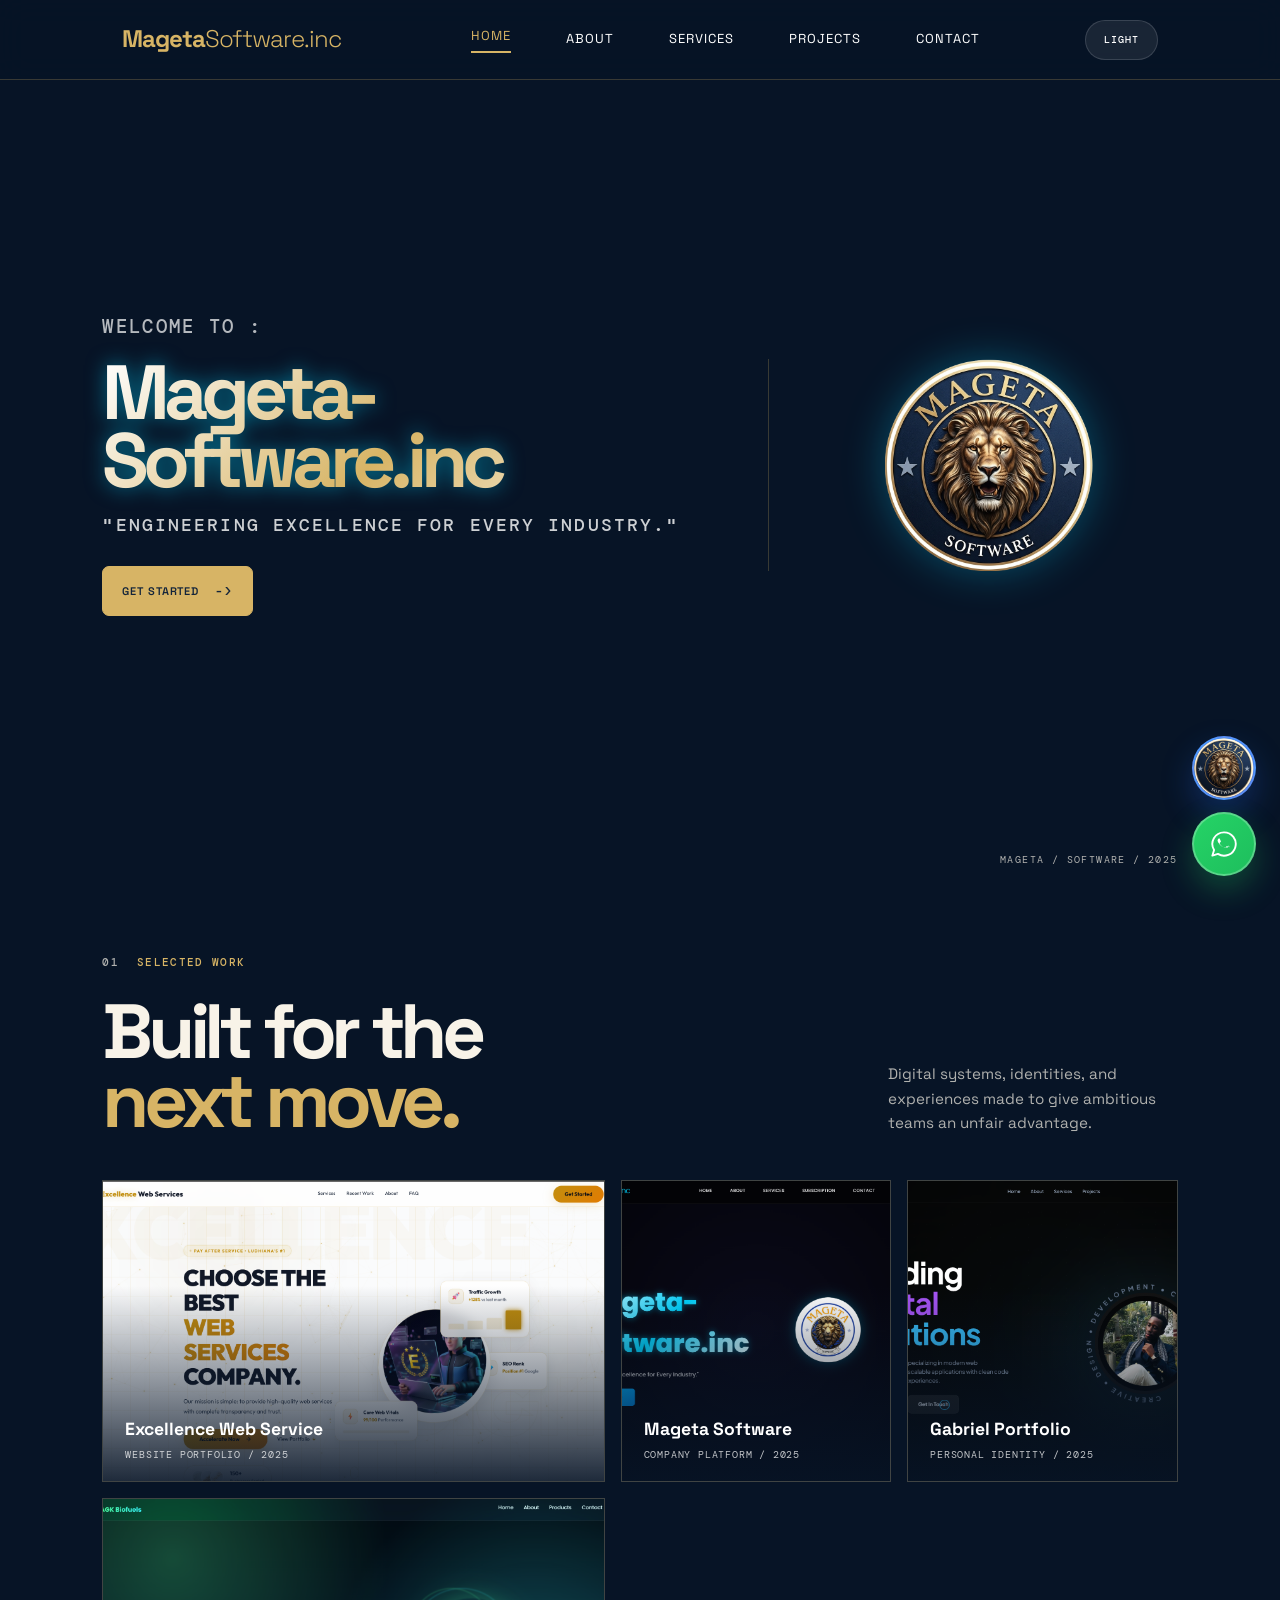
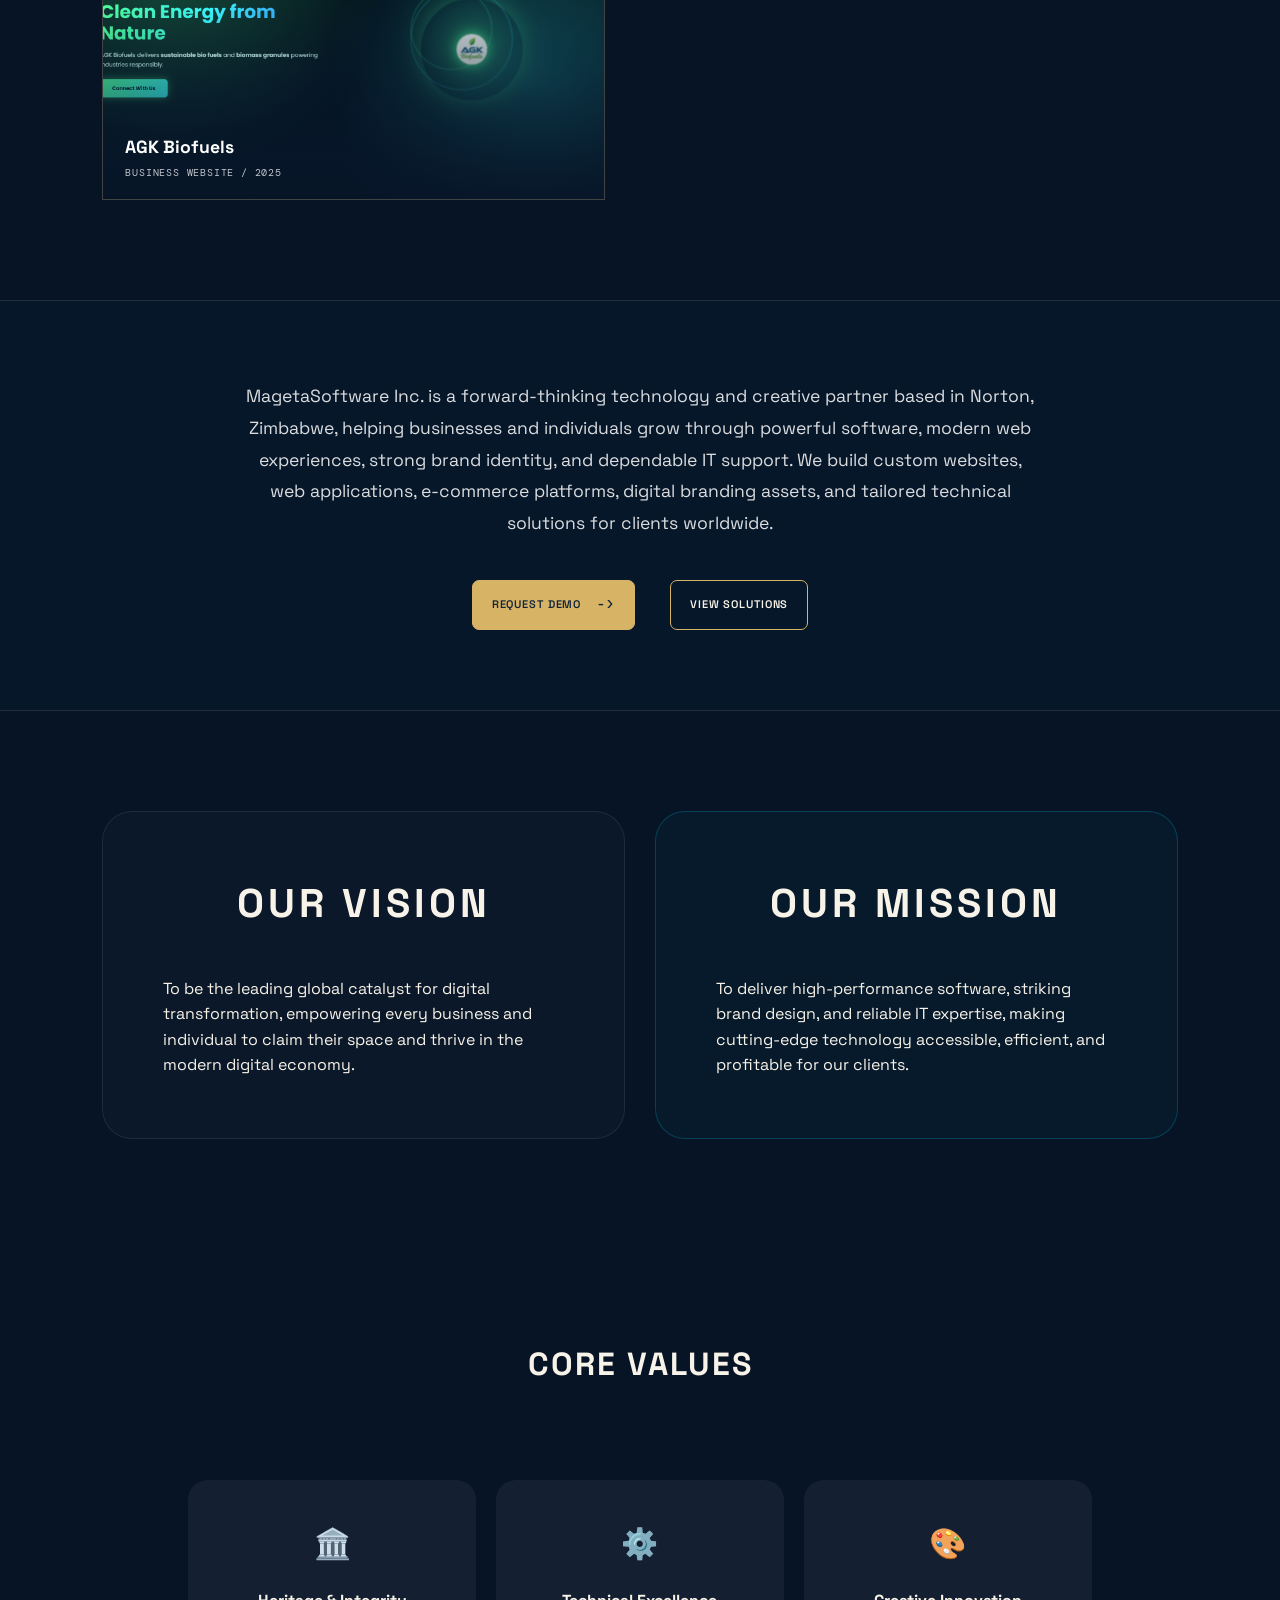
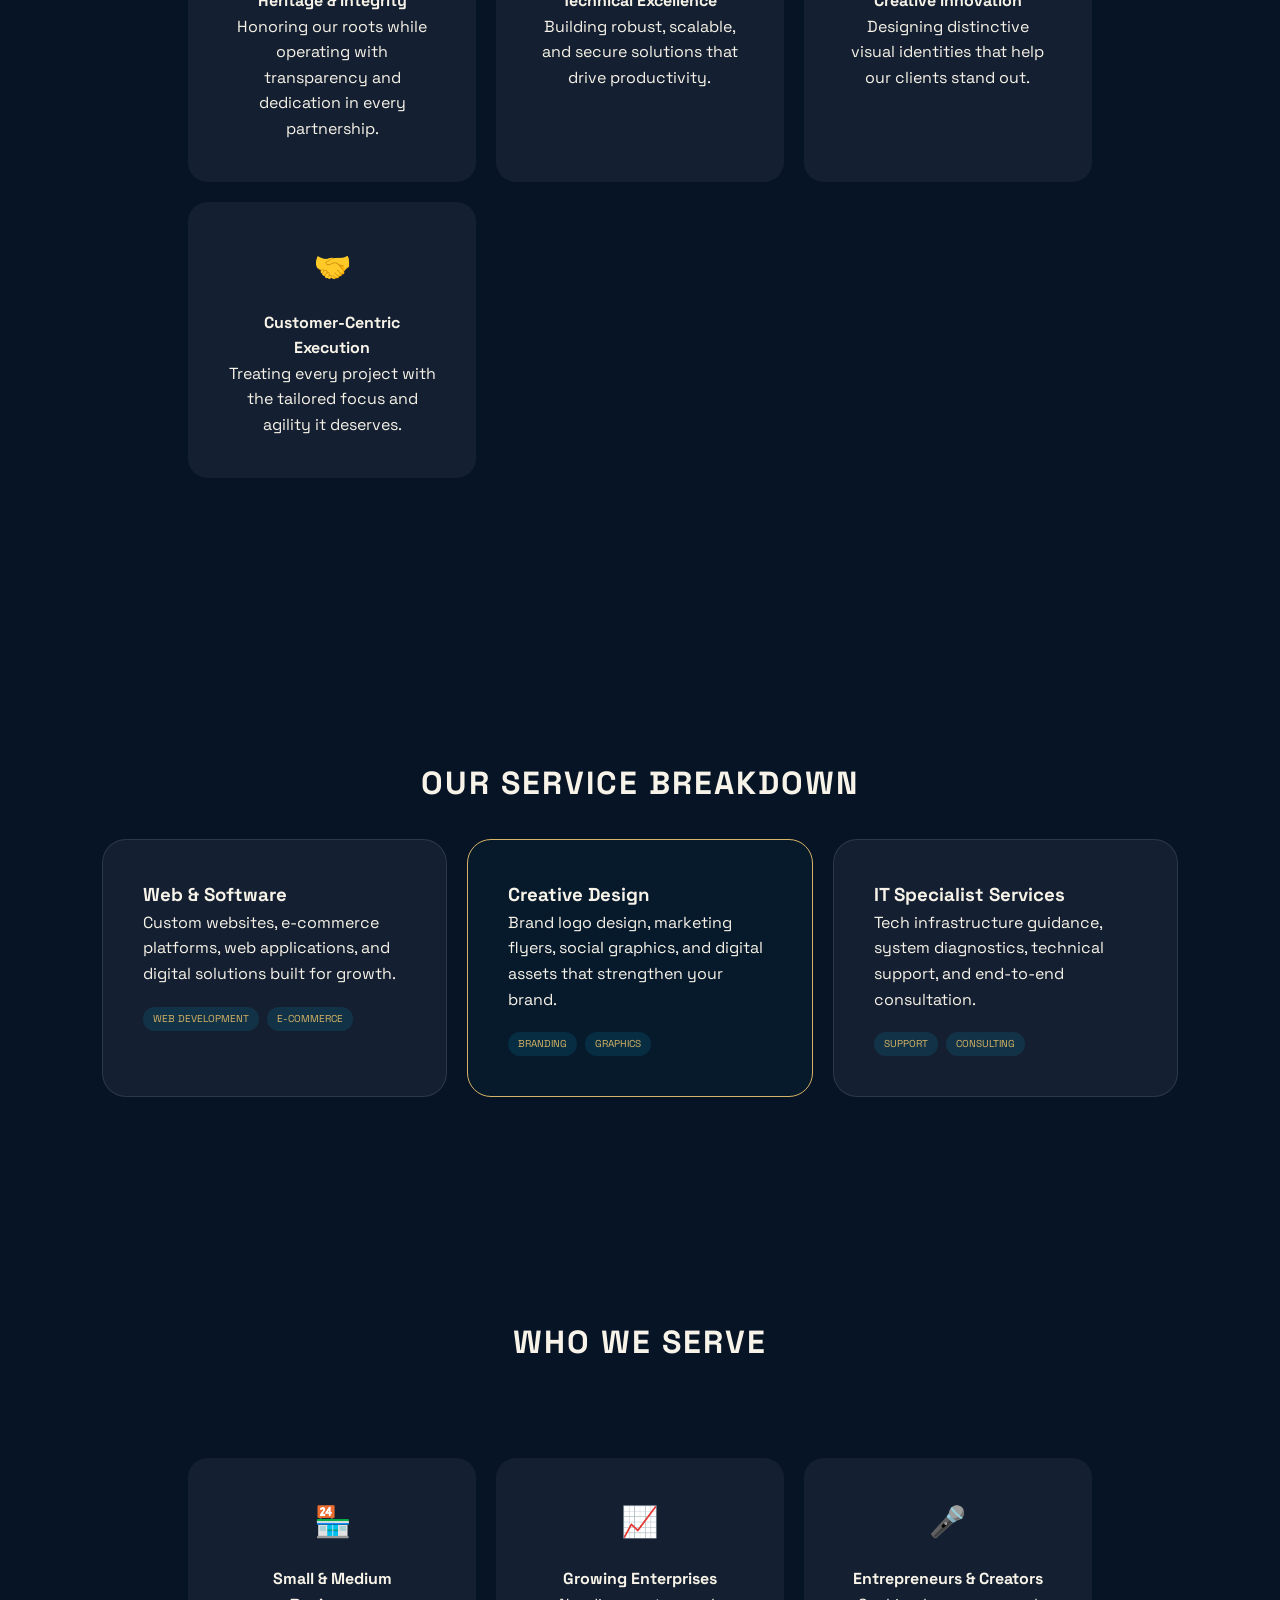
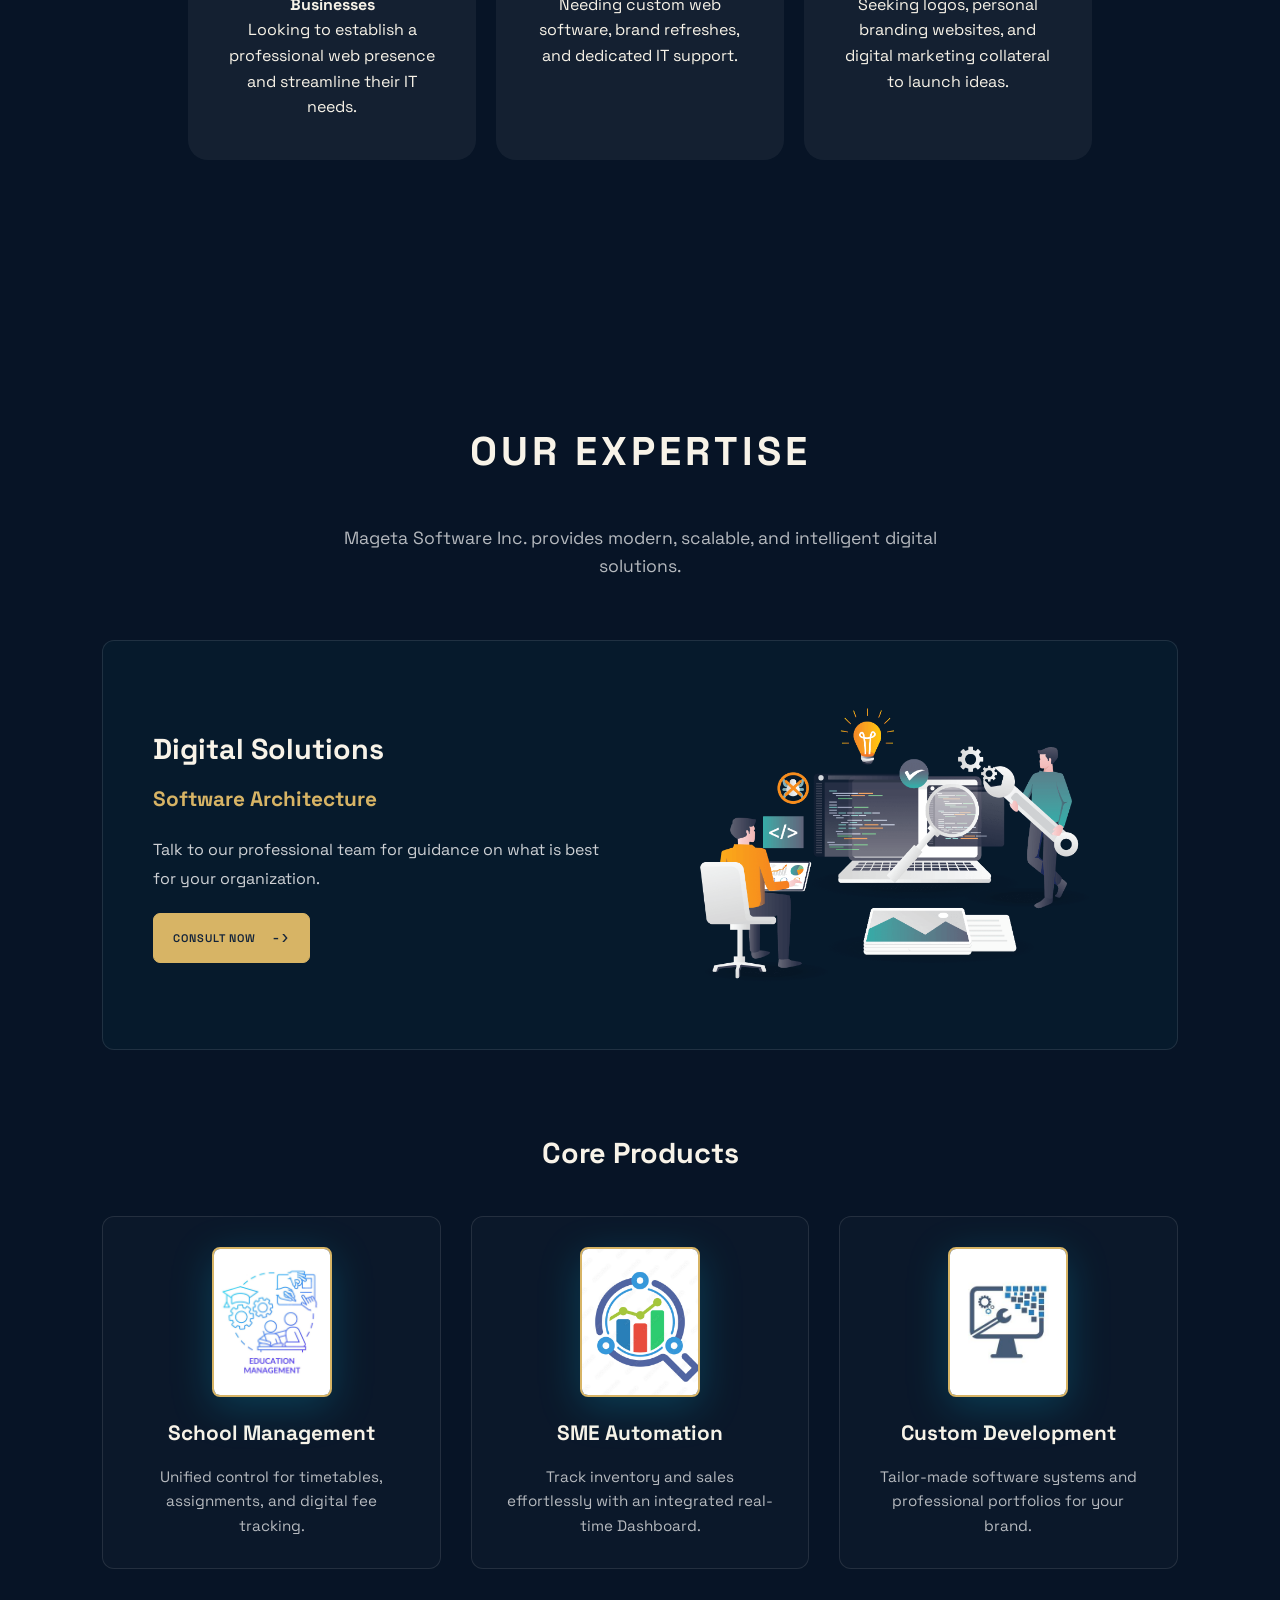
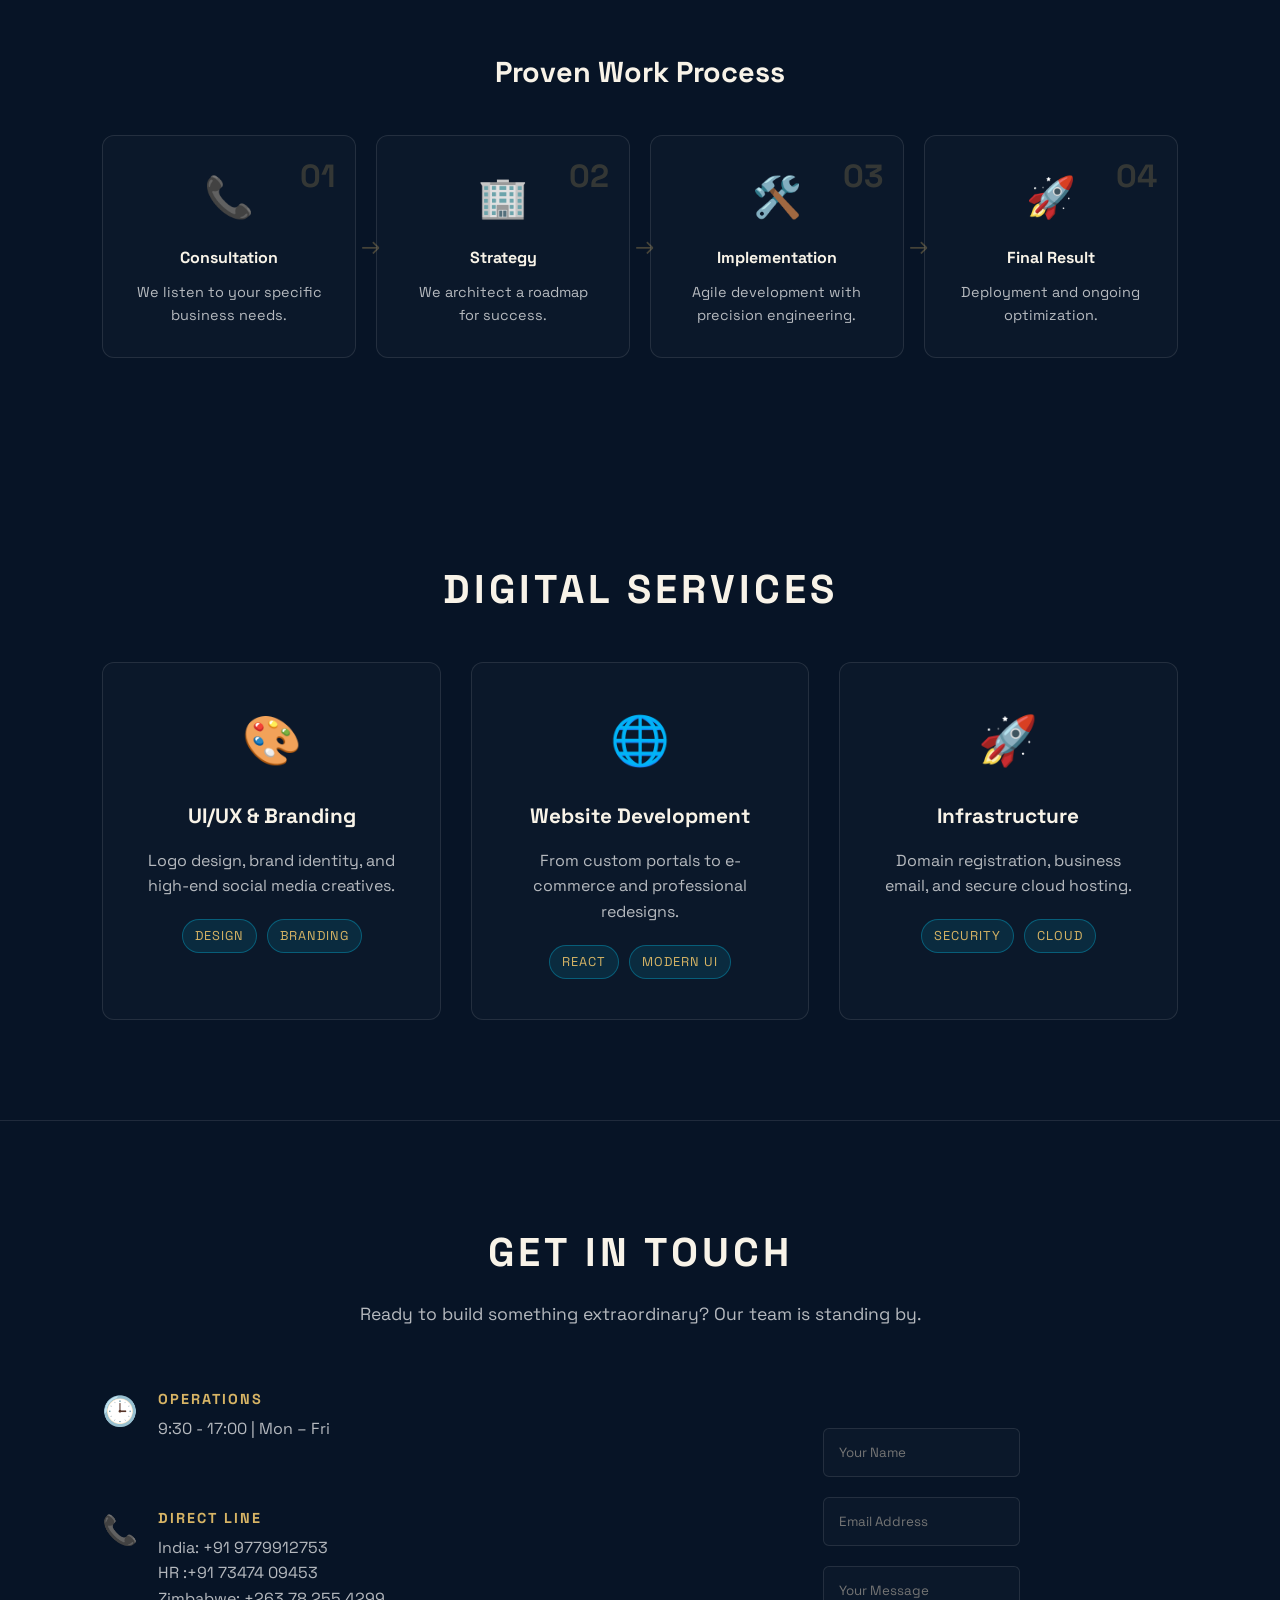
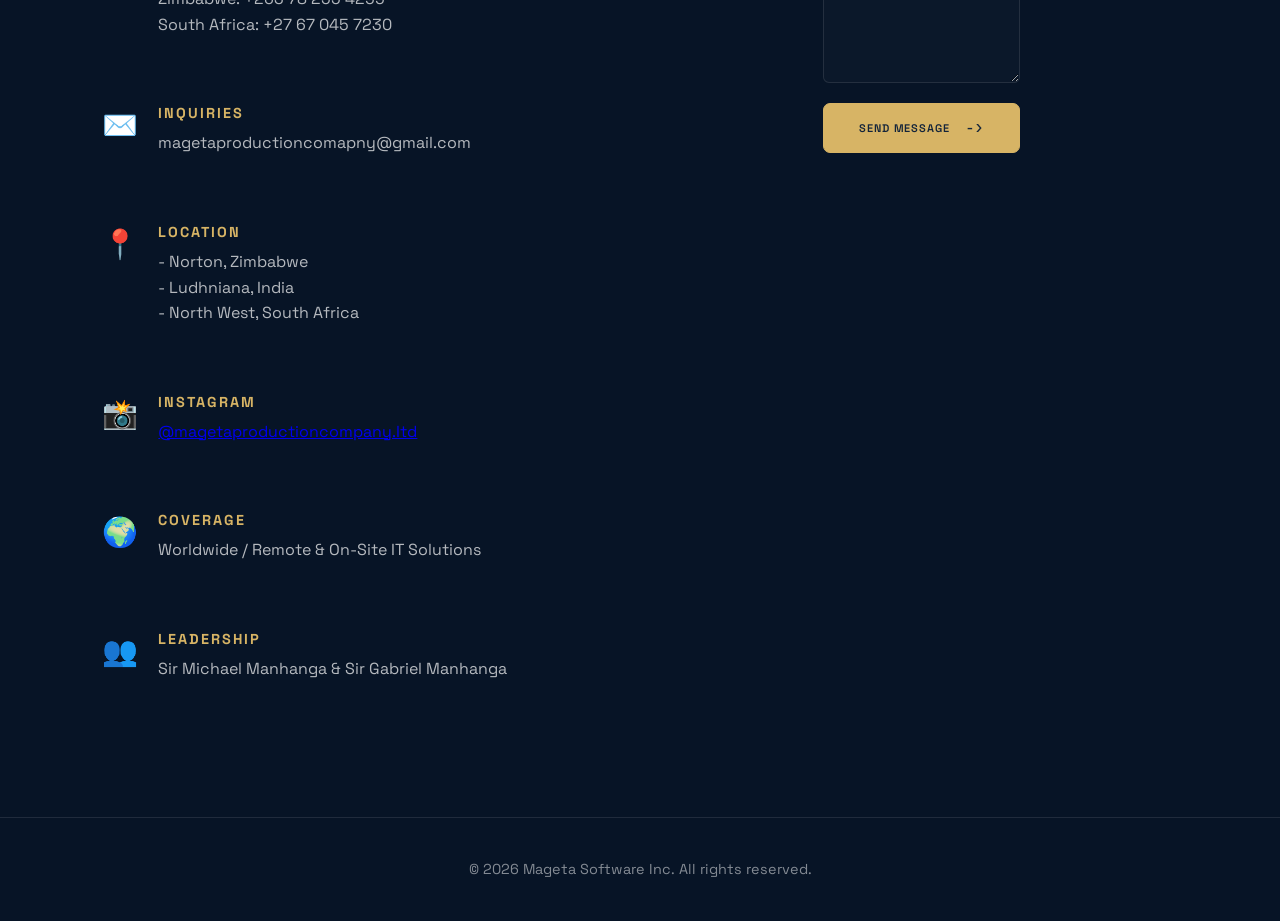
==== commit ef3d4870: "Add files via upload" ====
--- a/index.html
+++ b/index.html
@@ -313,7 +313,9 @@
                 <span class="info-icon">📍</span>
                 <div>
                     <h4>Location</h4>
-                    <p>Norton, Zimbabwe</p>
+                    <p>- Norton, Zimbabwe</p>
+                    <p>- Ludhniana, India</p>
+                    <p>- North West, South Africa</p>
                 </div>
             </div>
             <div class="info-item">
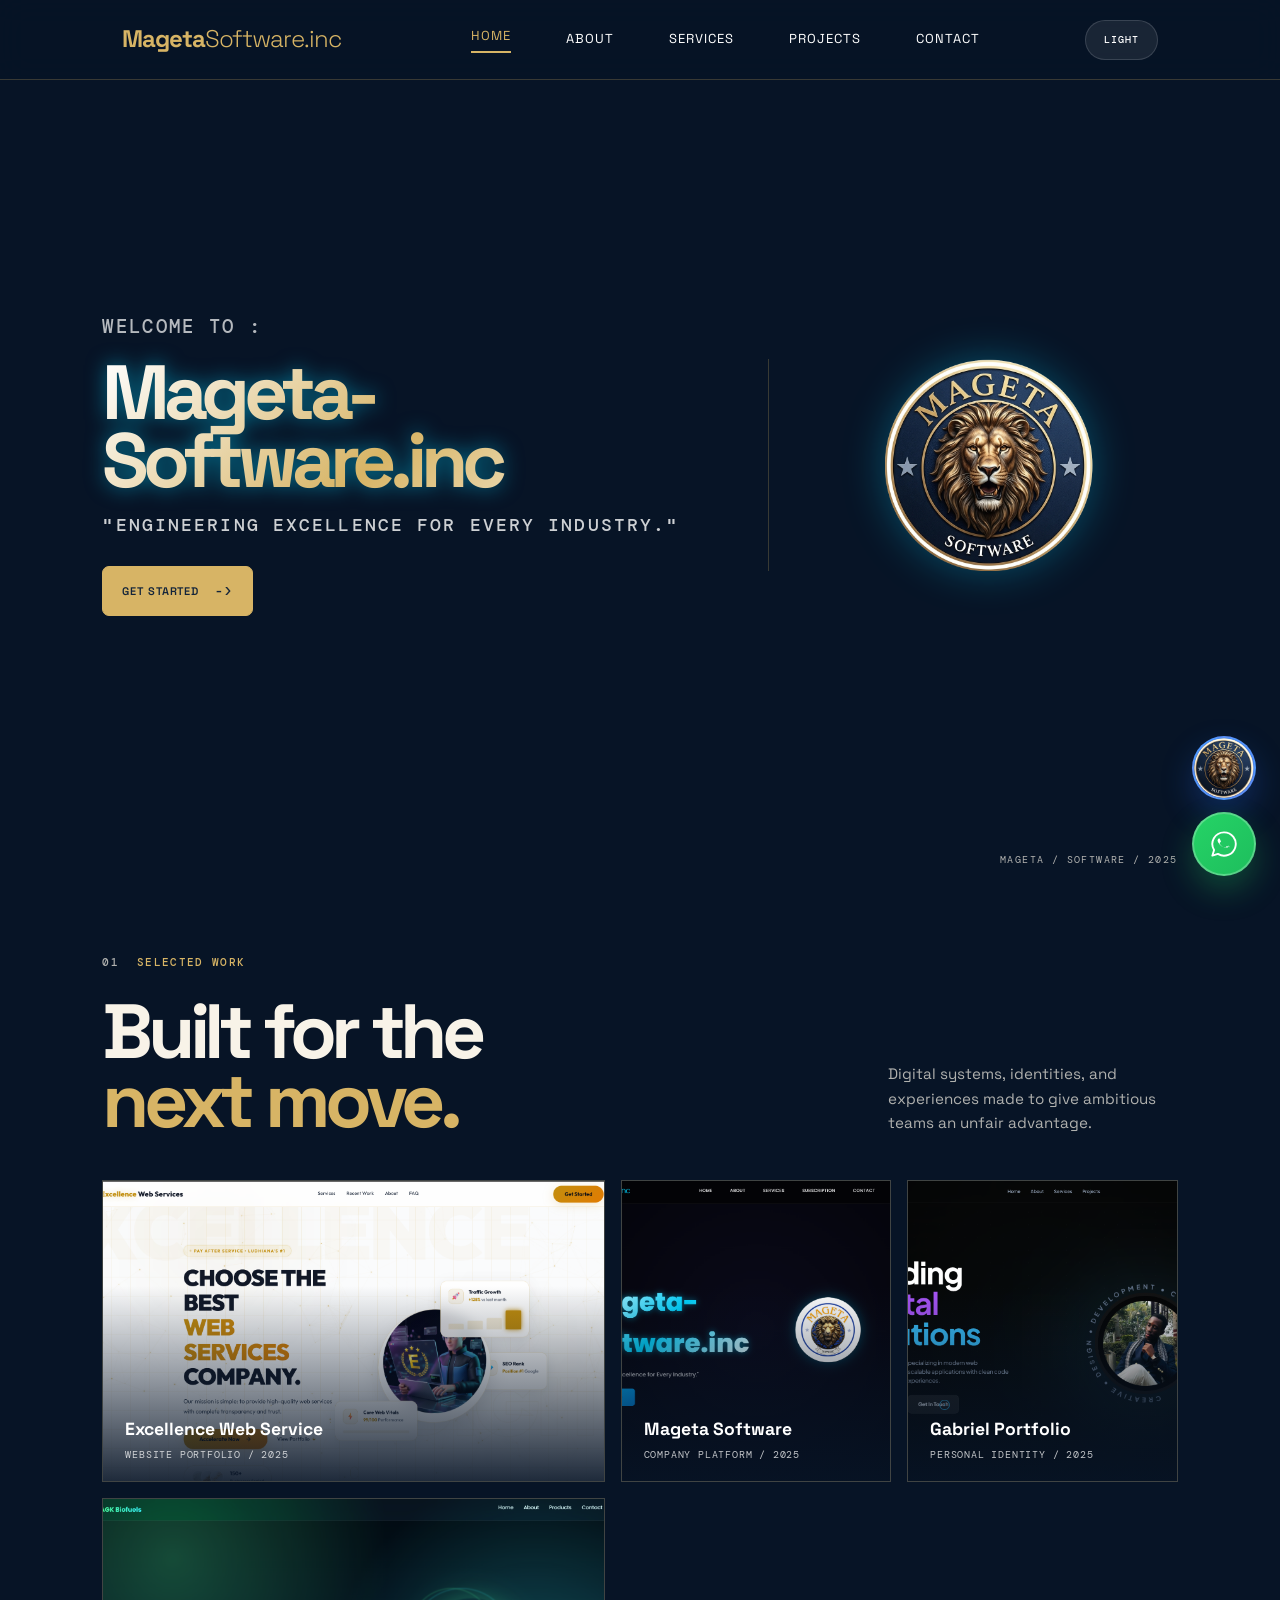
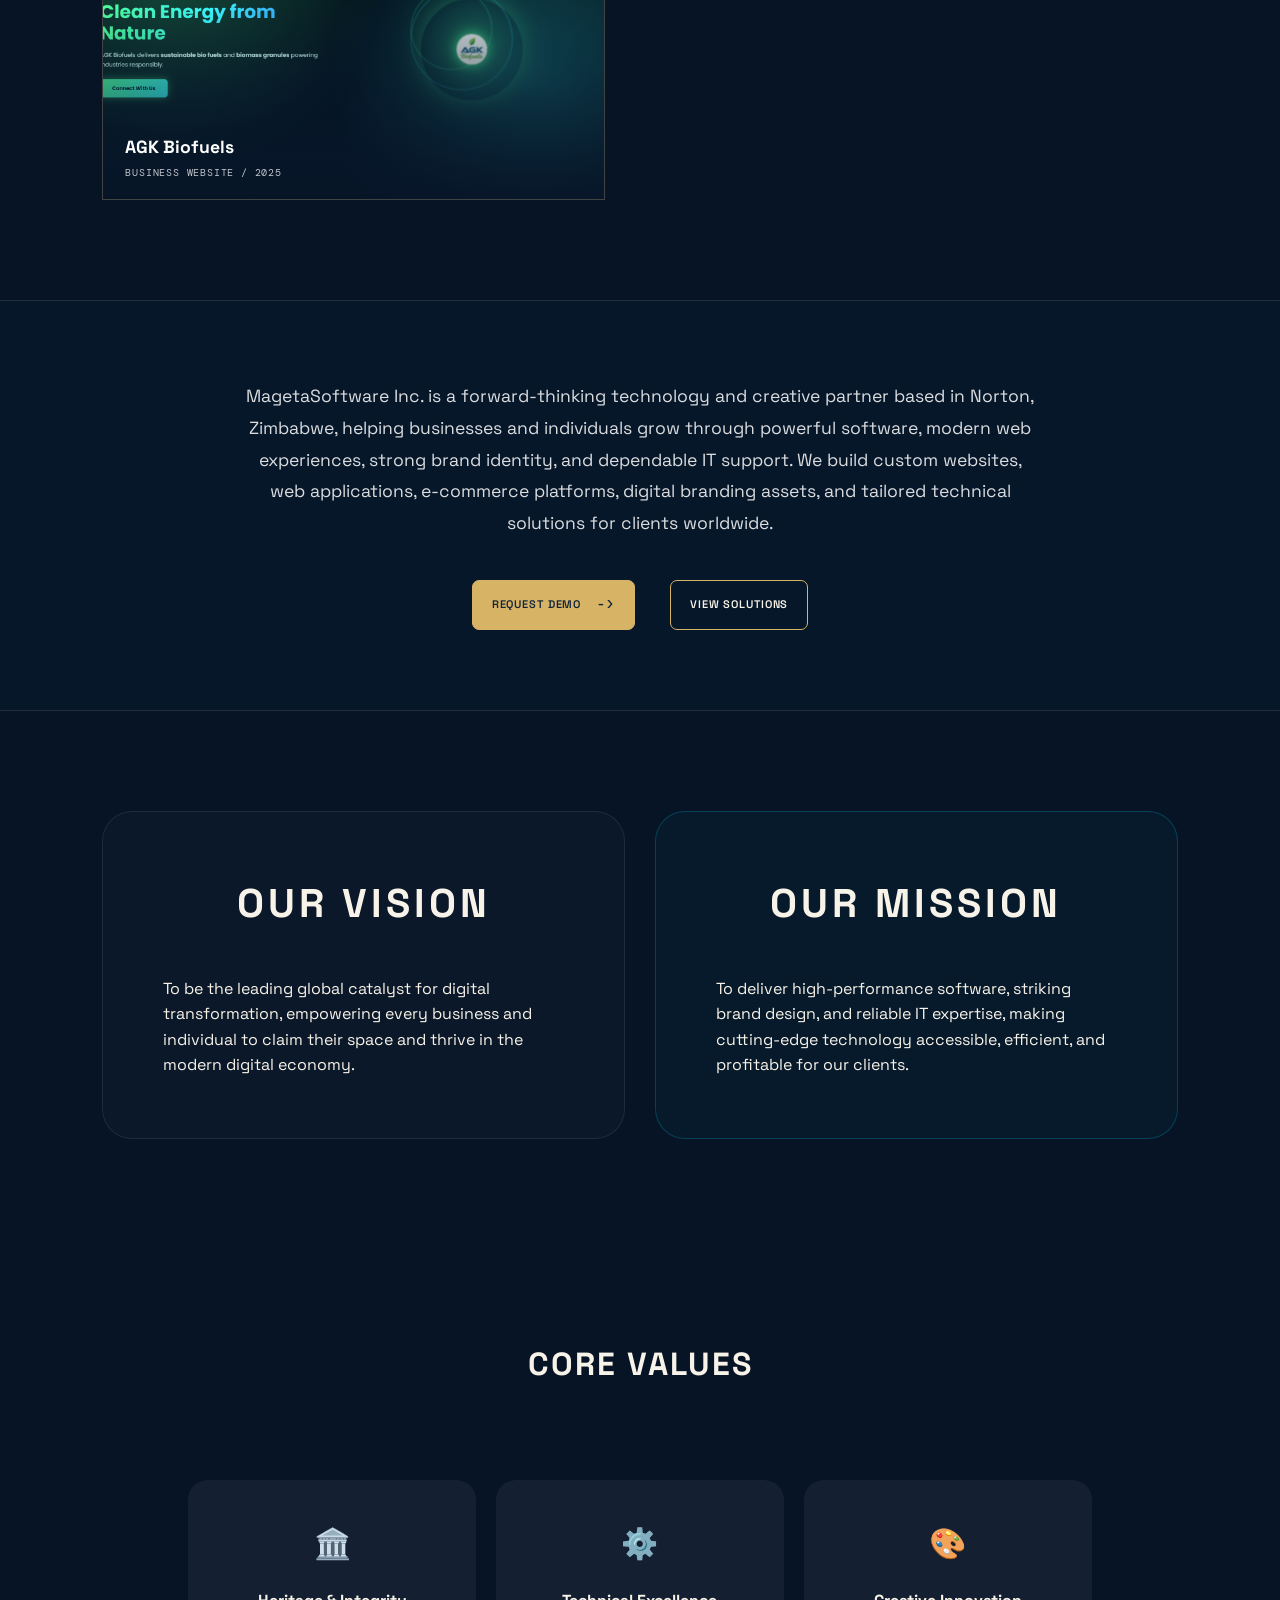
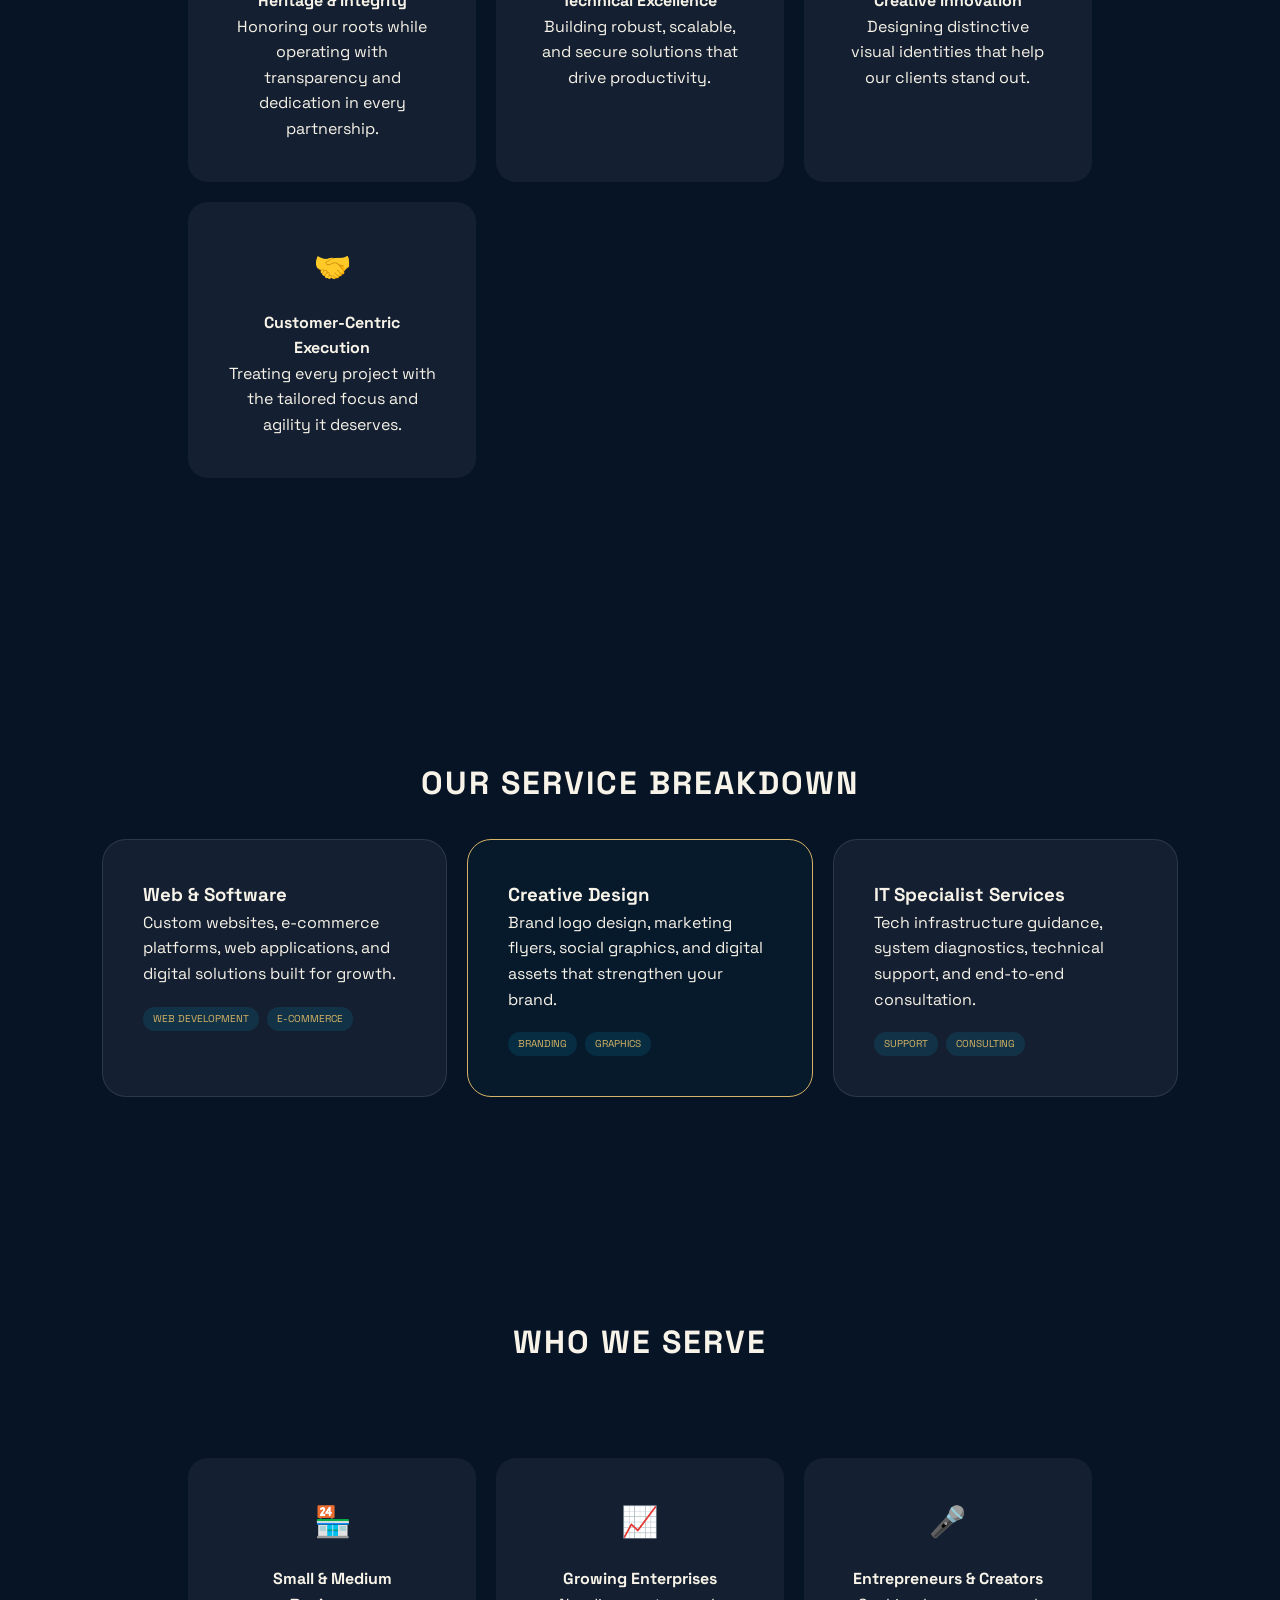
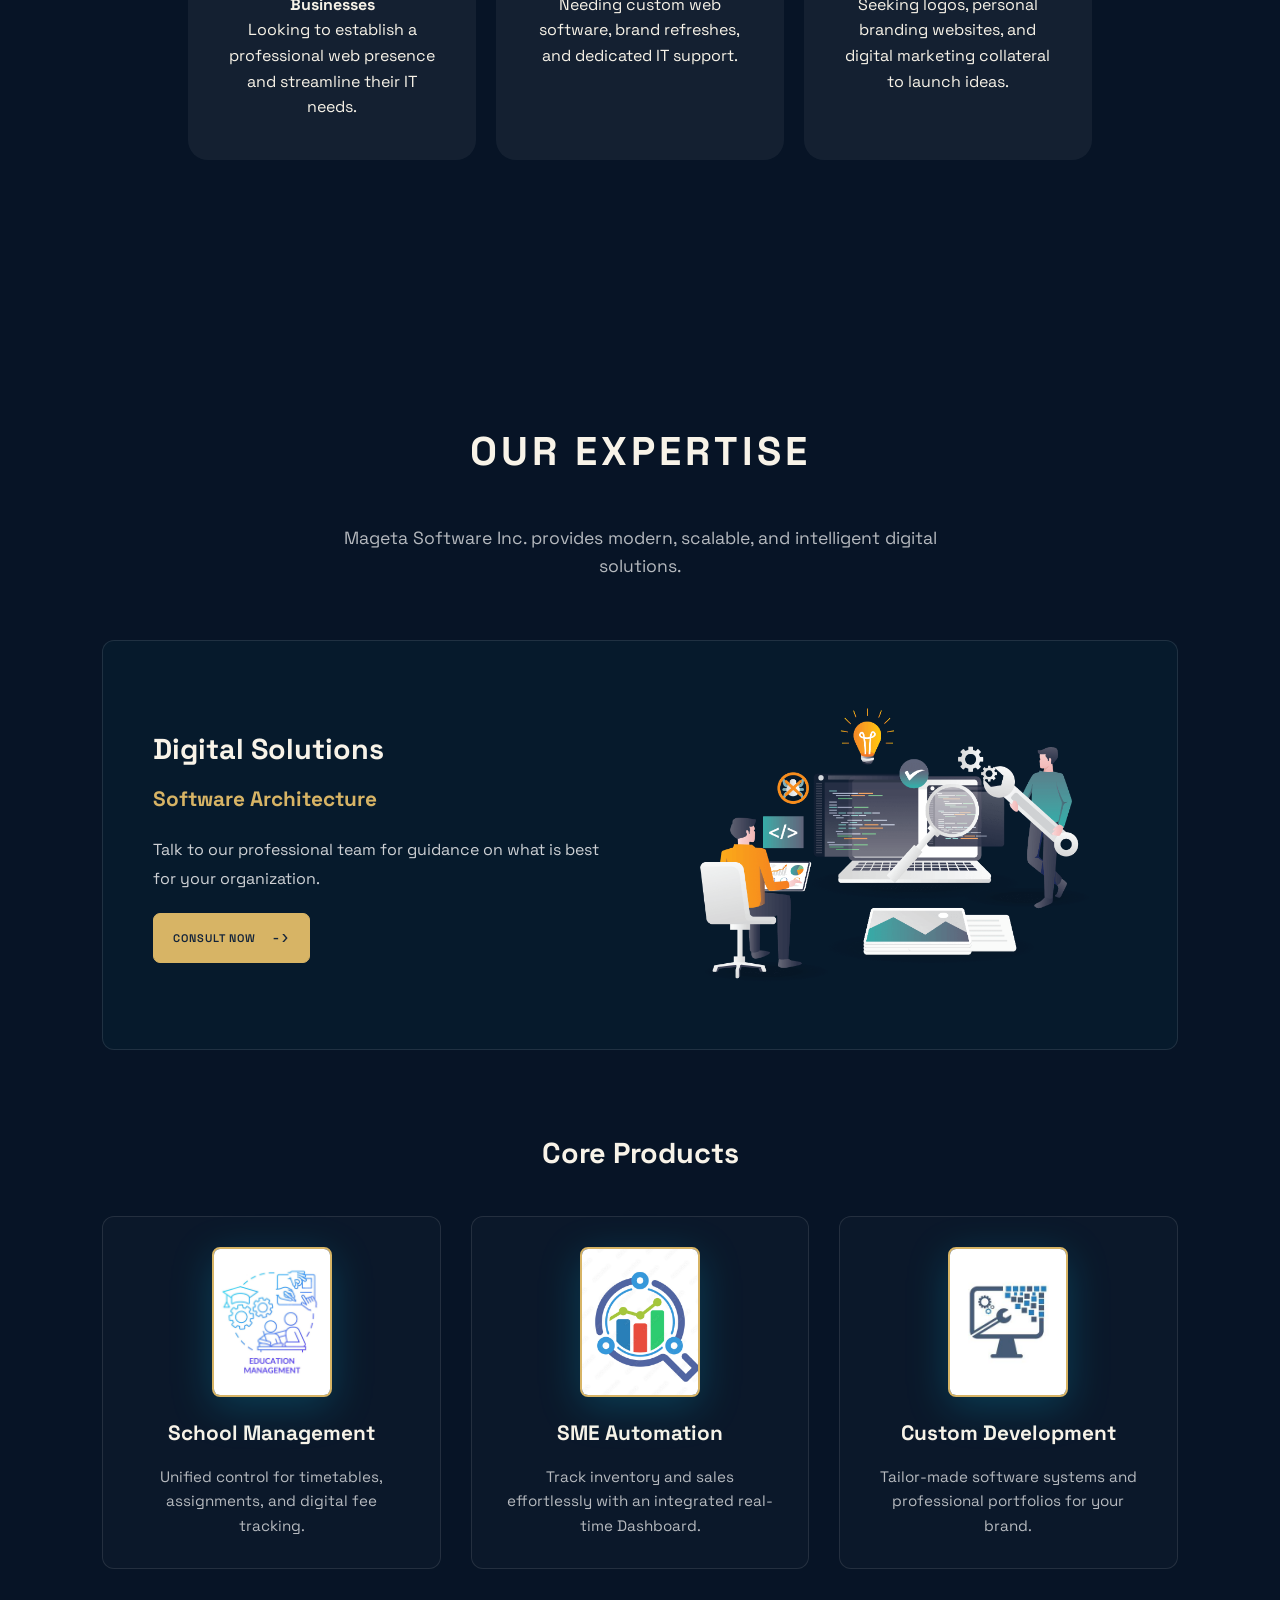
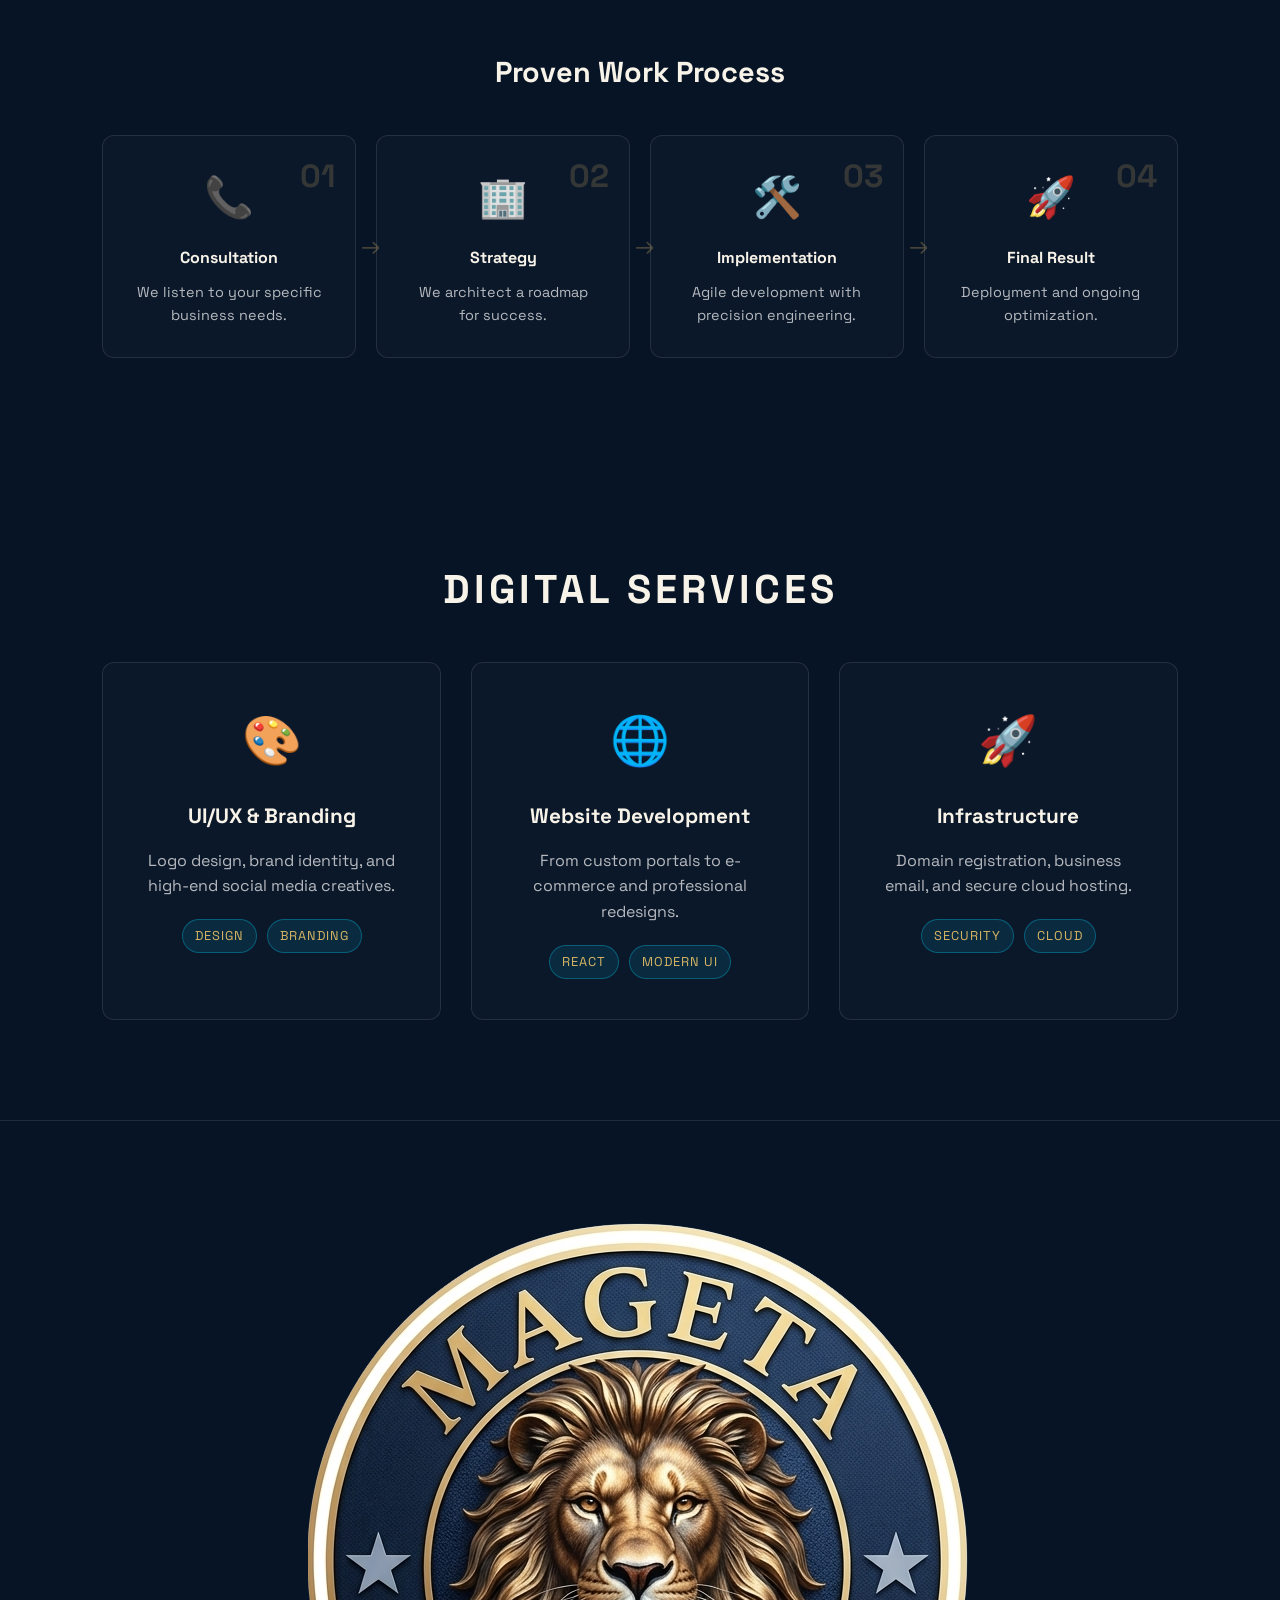
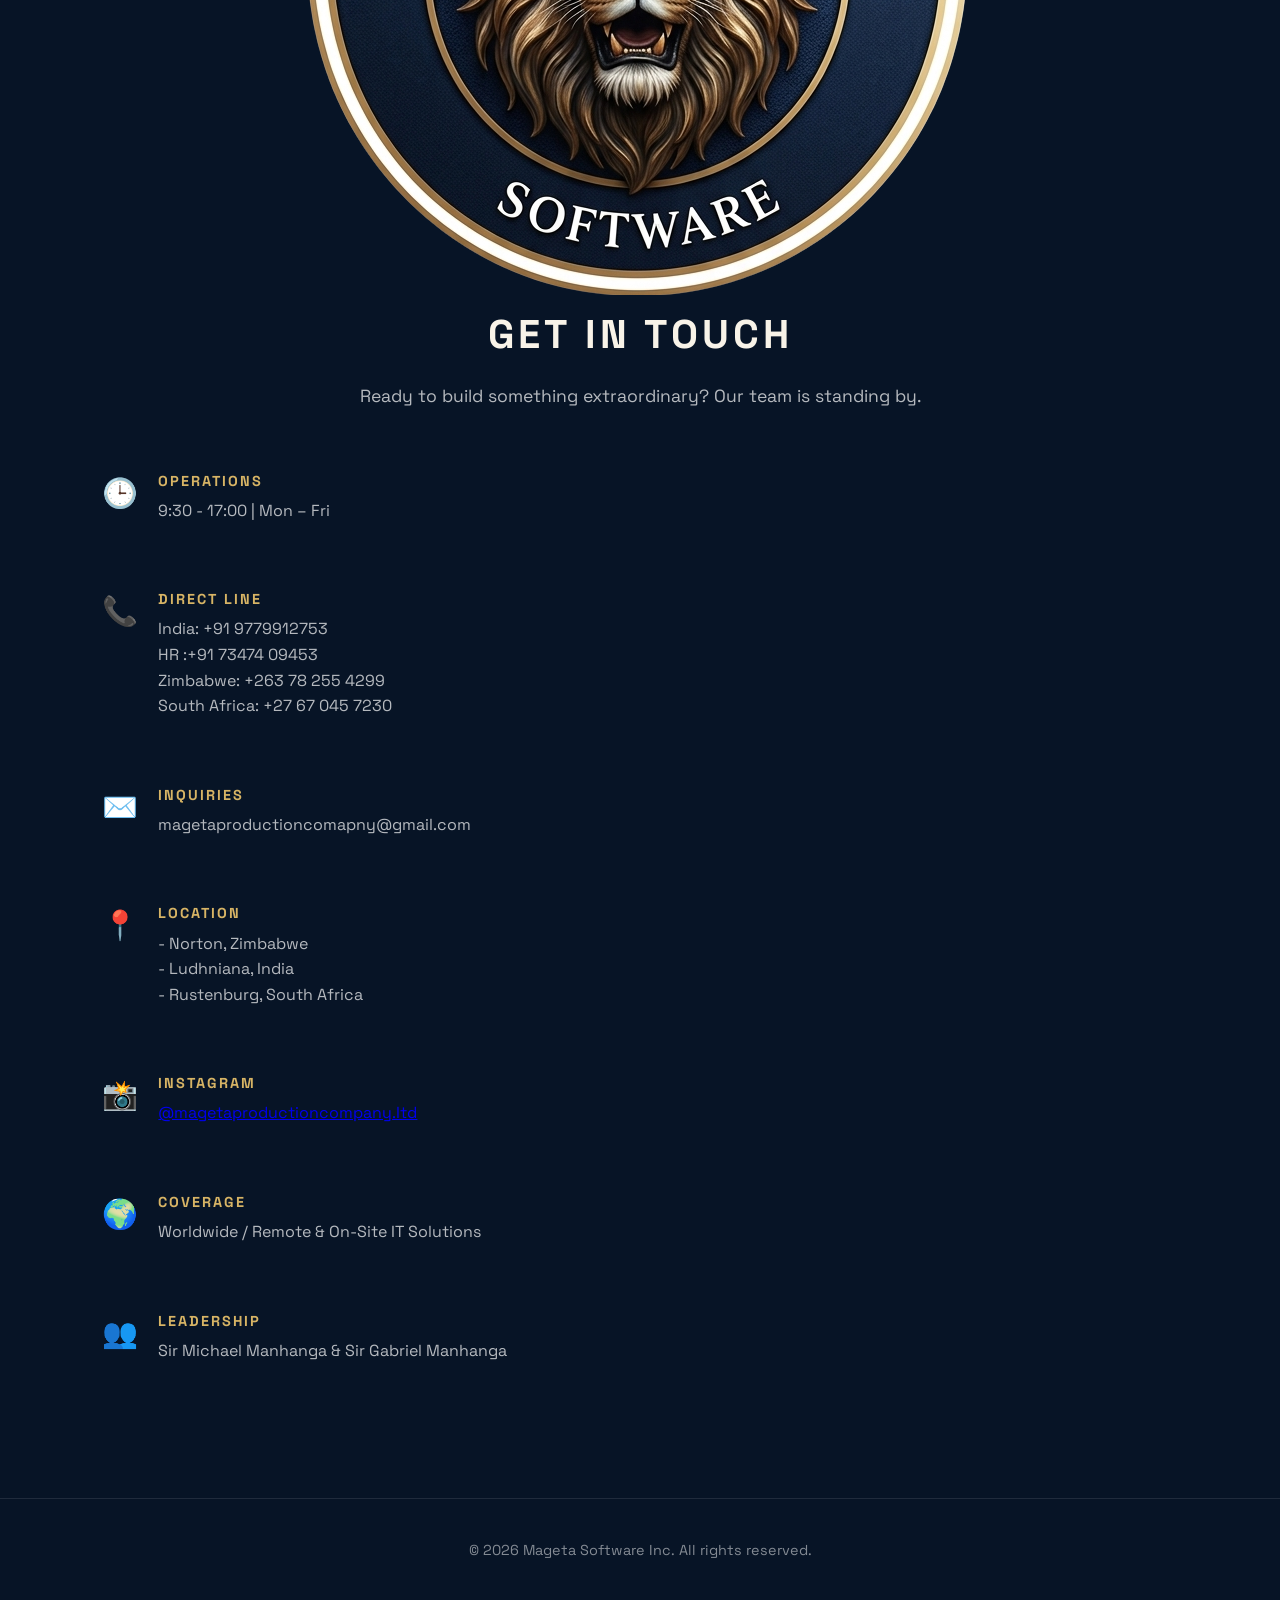
==== commit 1feb4e88: "Add files via upload" ====
--- a/index.html
+++ b/index.html
@@ -280,6 +280,7 @@
 <!-- CONTACT SECTION -->
 <section id="contact" class="contact">
     <div class="contact-header">
+        <img class="contact-logo" src="assets/images/Logo mageta.png" alt="Mageta Software logo">
         <h2>Get In Touch</h2>
         <p>Ready to build something extraordinary? Our team is standing by.</p>
     </div>
@@ -315,7 +316,7 @@
                     <h4>Location</h4>
                     <p>- Norton, Zimbabwe</p>
                     <p>- Ludhniana, India</p>
-                    <p>- North West, South Africa</p>
+                    <p>- Rustenburg, South Africa</p>
                 </div>
             </div>
             <div class="info-item">
@@ -340,12 +341,6 @@
                 </div>
             </div>
         </div>
-        <form class="contact-form" id="contactForm">
-            <input type="text" placeholder="Your Name" required>
-            <input type="email" placeholder="Email Address" required>
-            <textarea placeholder="Your Message" rows="5" required></textarea>
-            <button type="submit" class="btn-primary">Send Message</button>
-        </form>
     </div>
 </section>
 
@@ -374,12 +369,6 @@
 
 <script src="js/main.js"></script>
 <script>
-    document.getElementById('contactForm').addEventListener('submit', (e) => {
-        e.preventDefault();
-        alert('Thank you for your message! Our team will contact you soon.');
-        e.target.reset();
-    });
-
     document.getElementById('year').textContent = new Date().getFullYear();
 </script>
 </body>
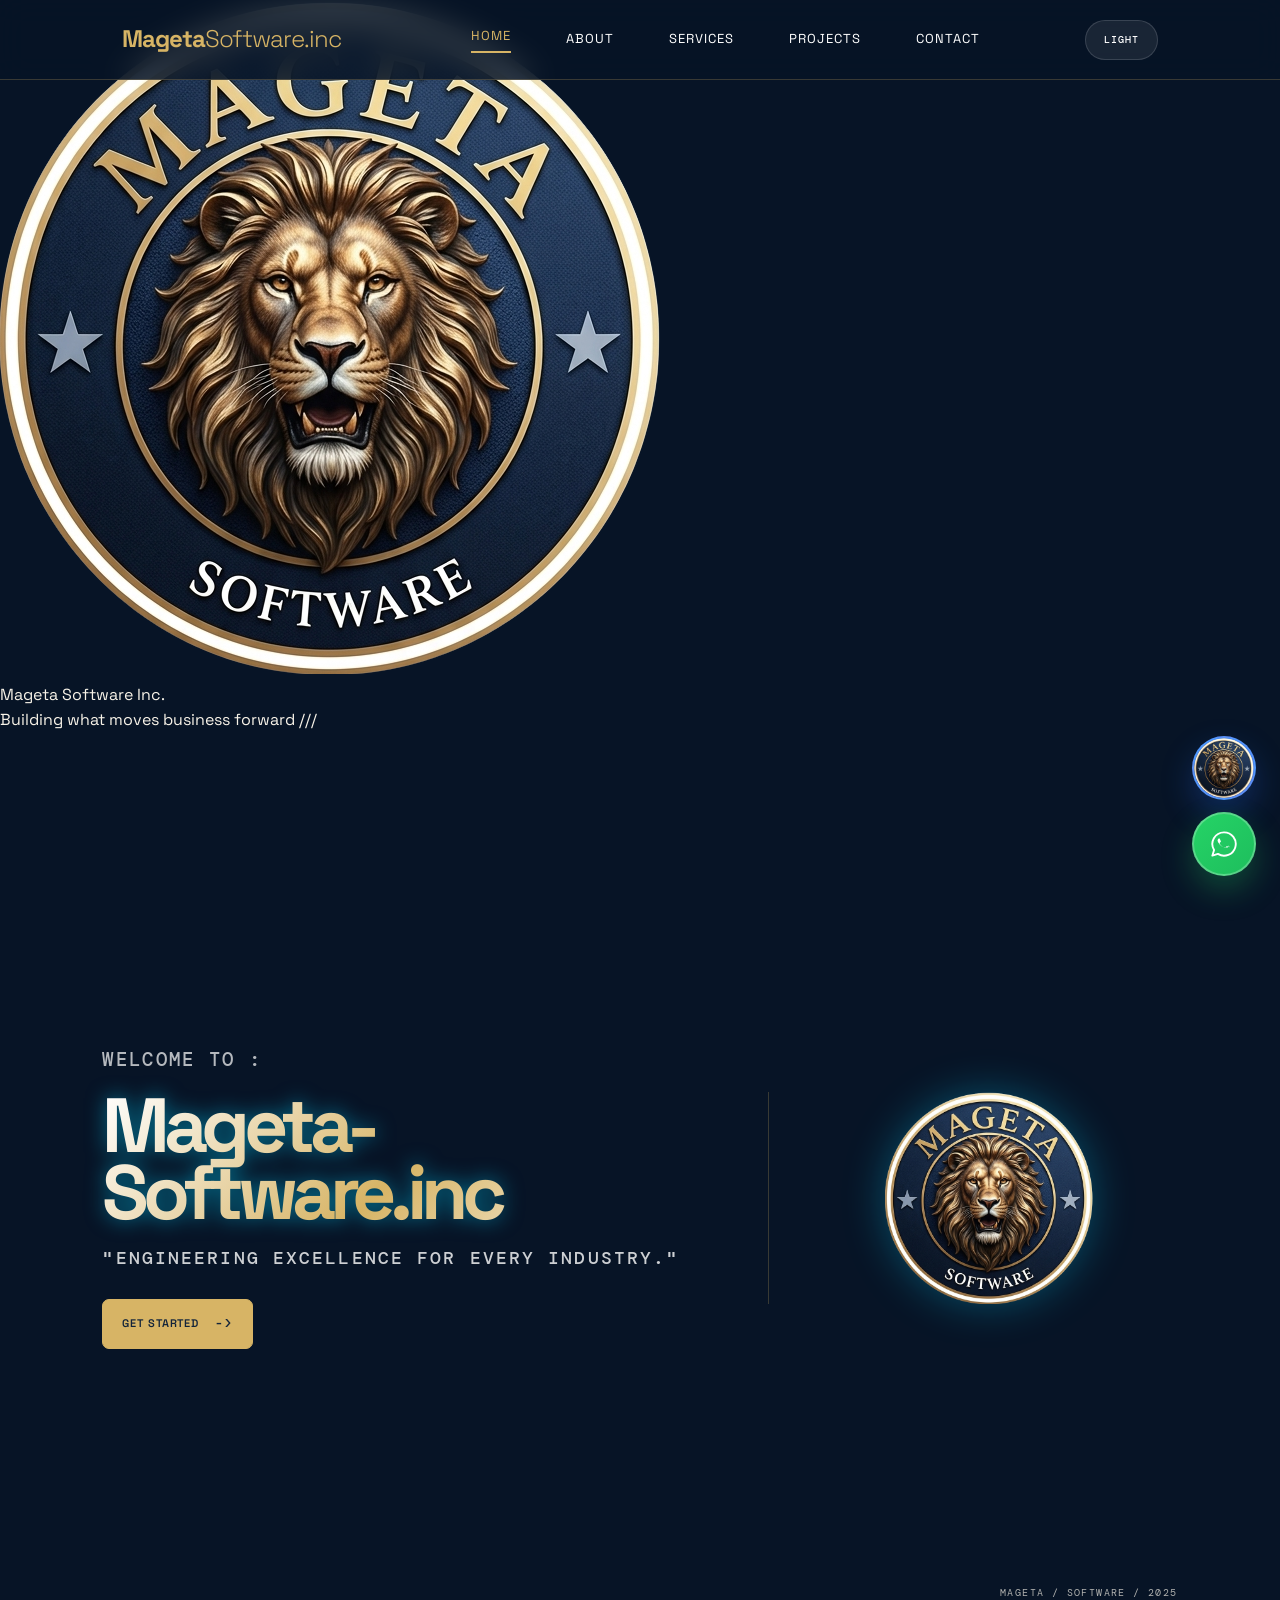
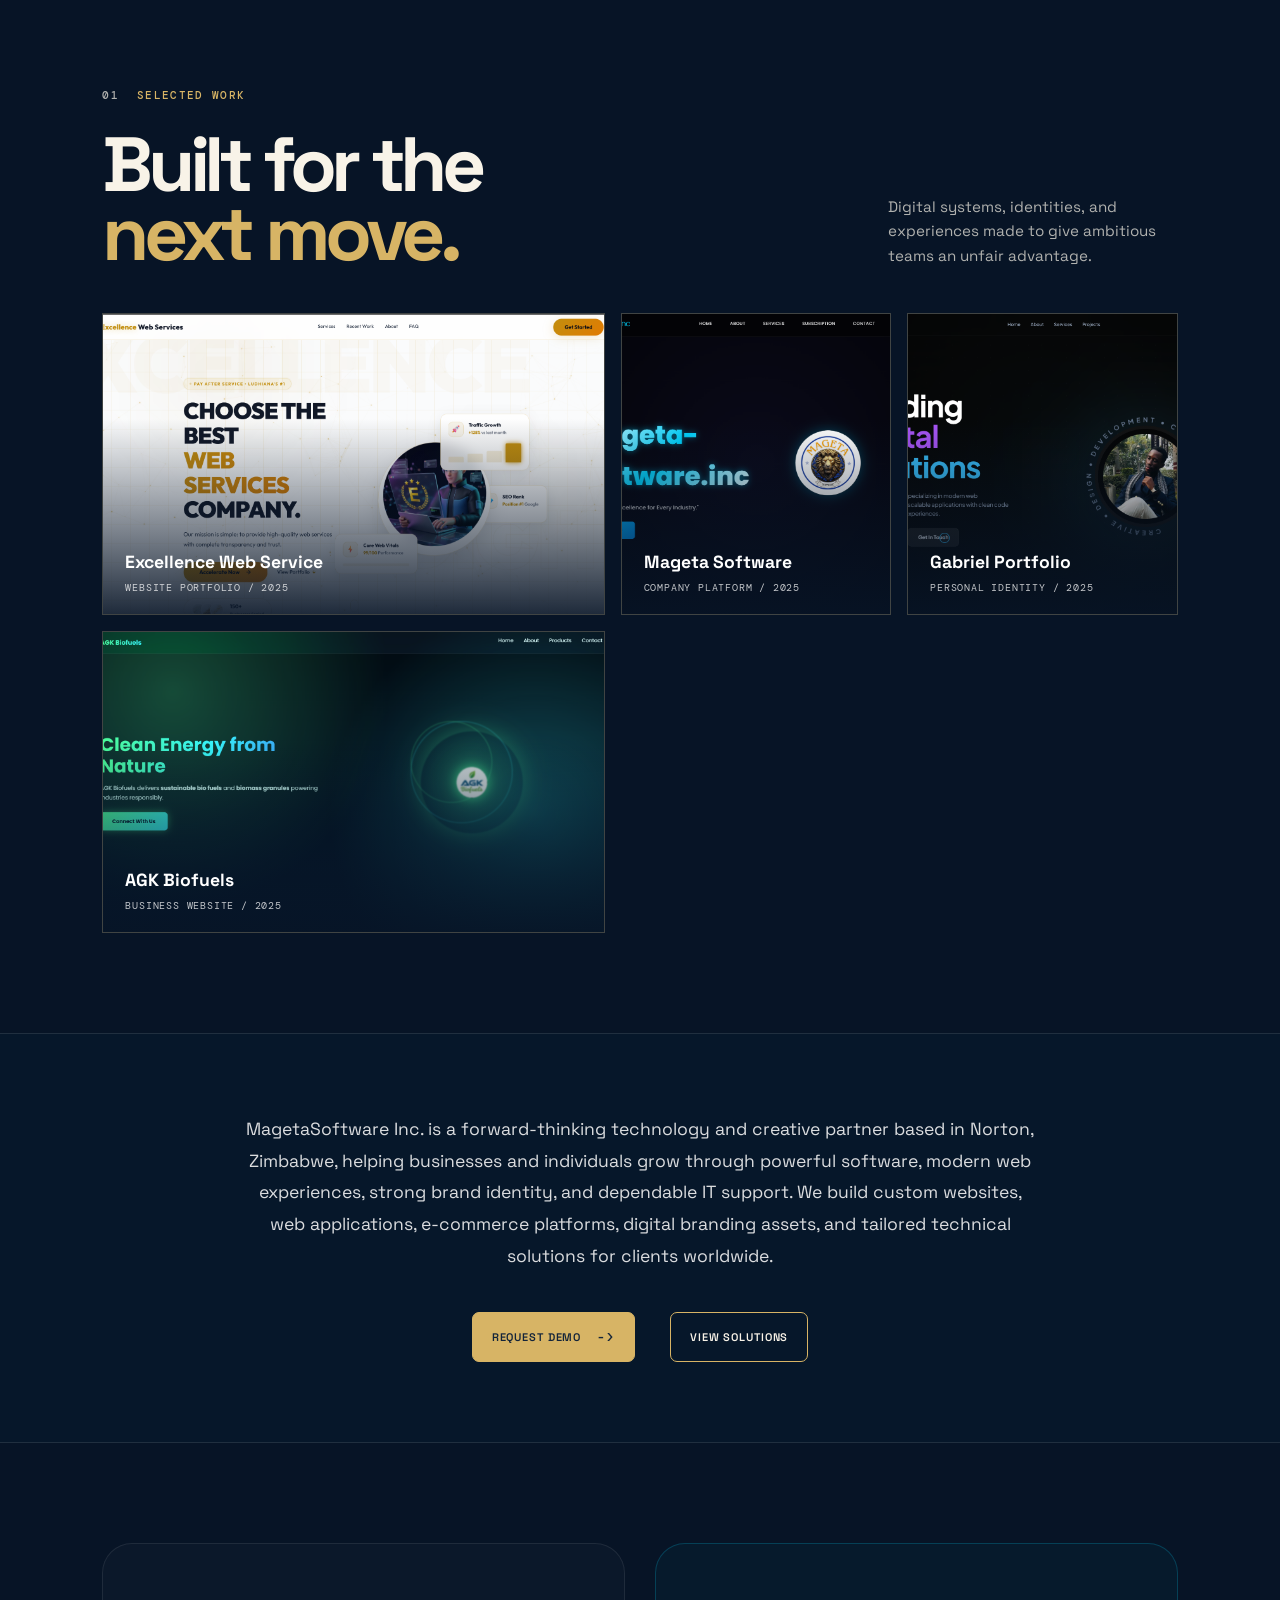
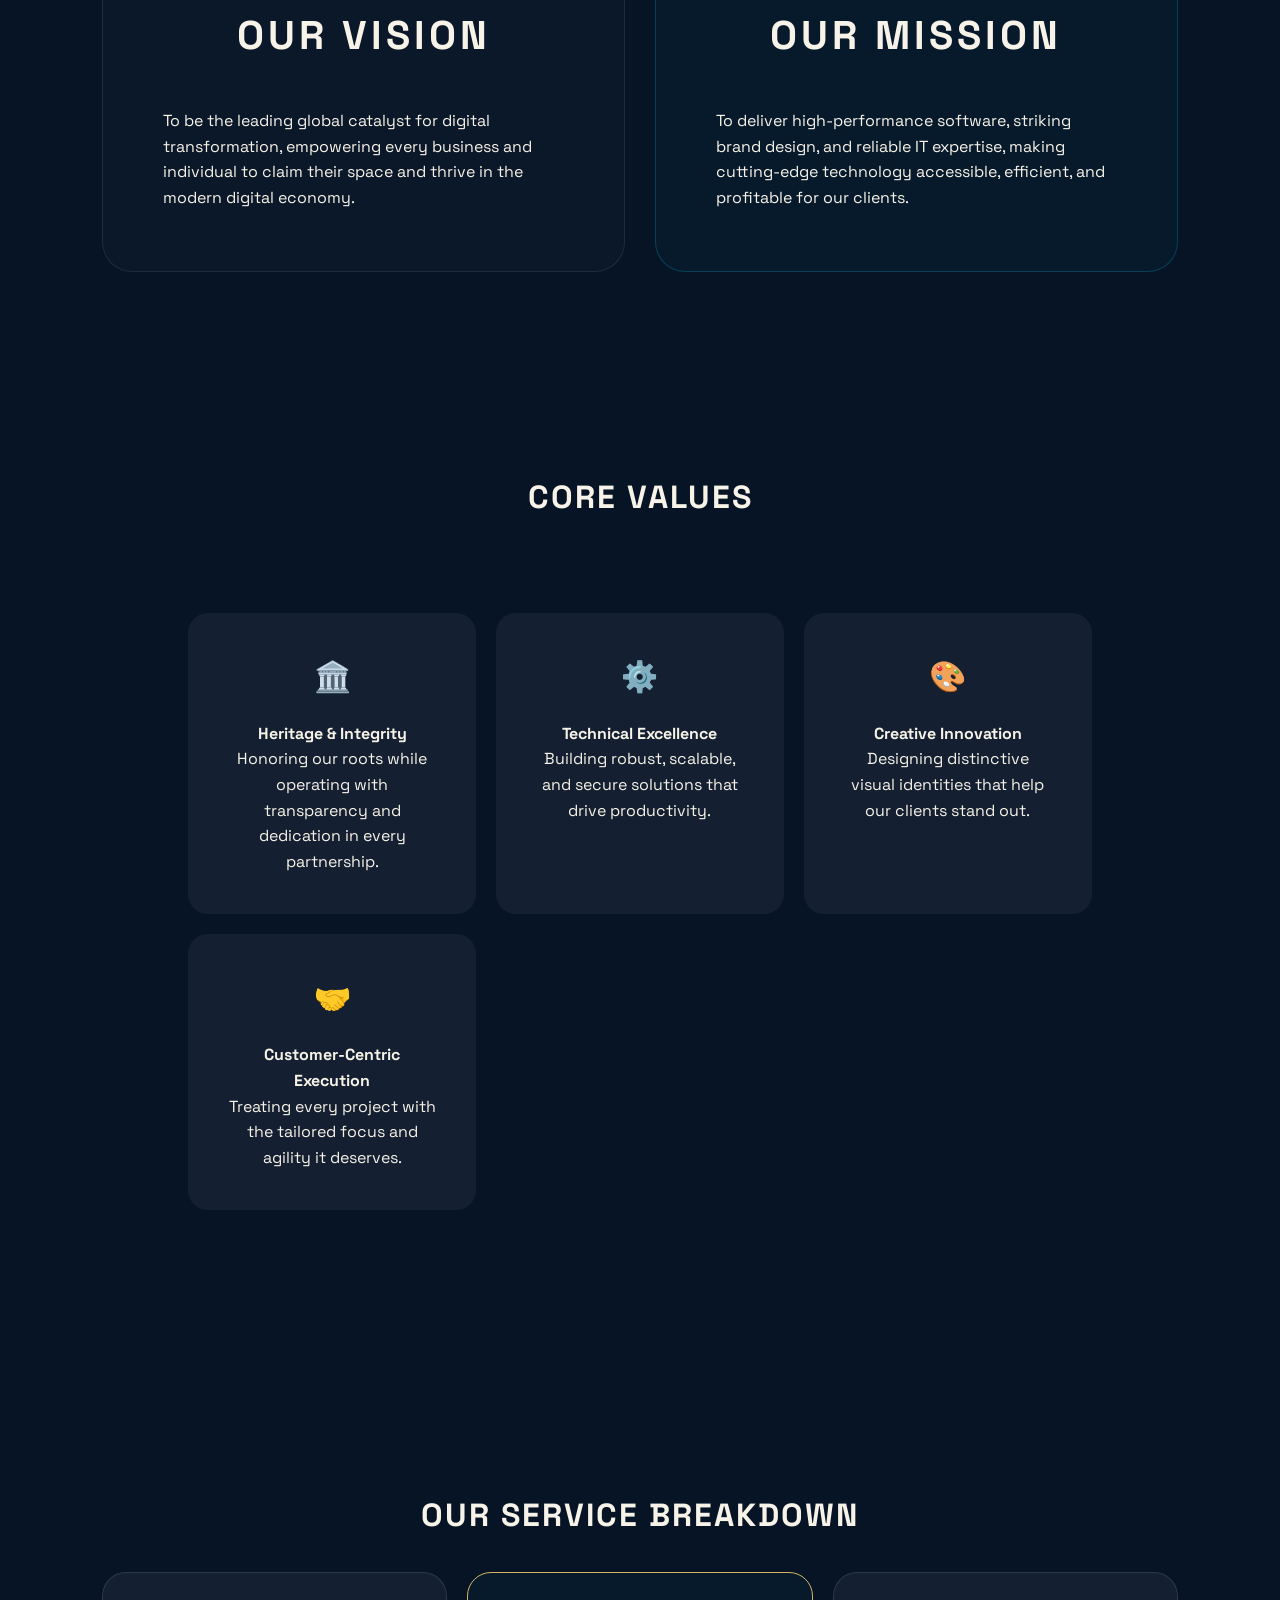
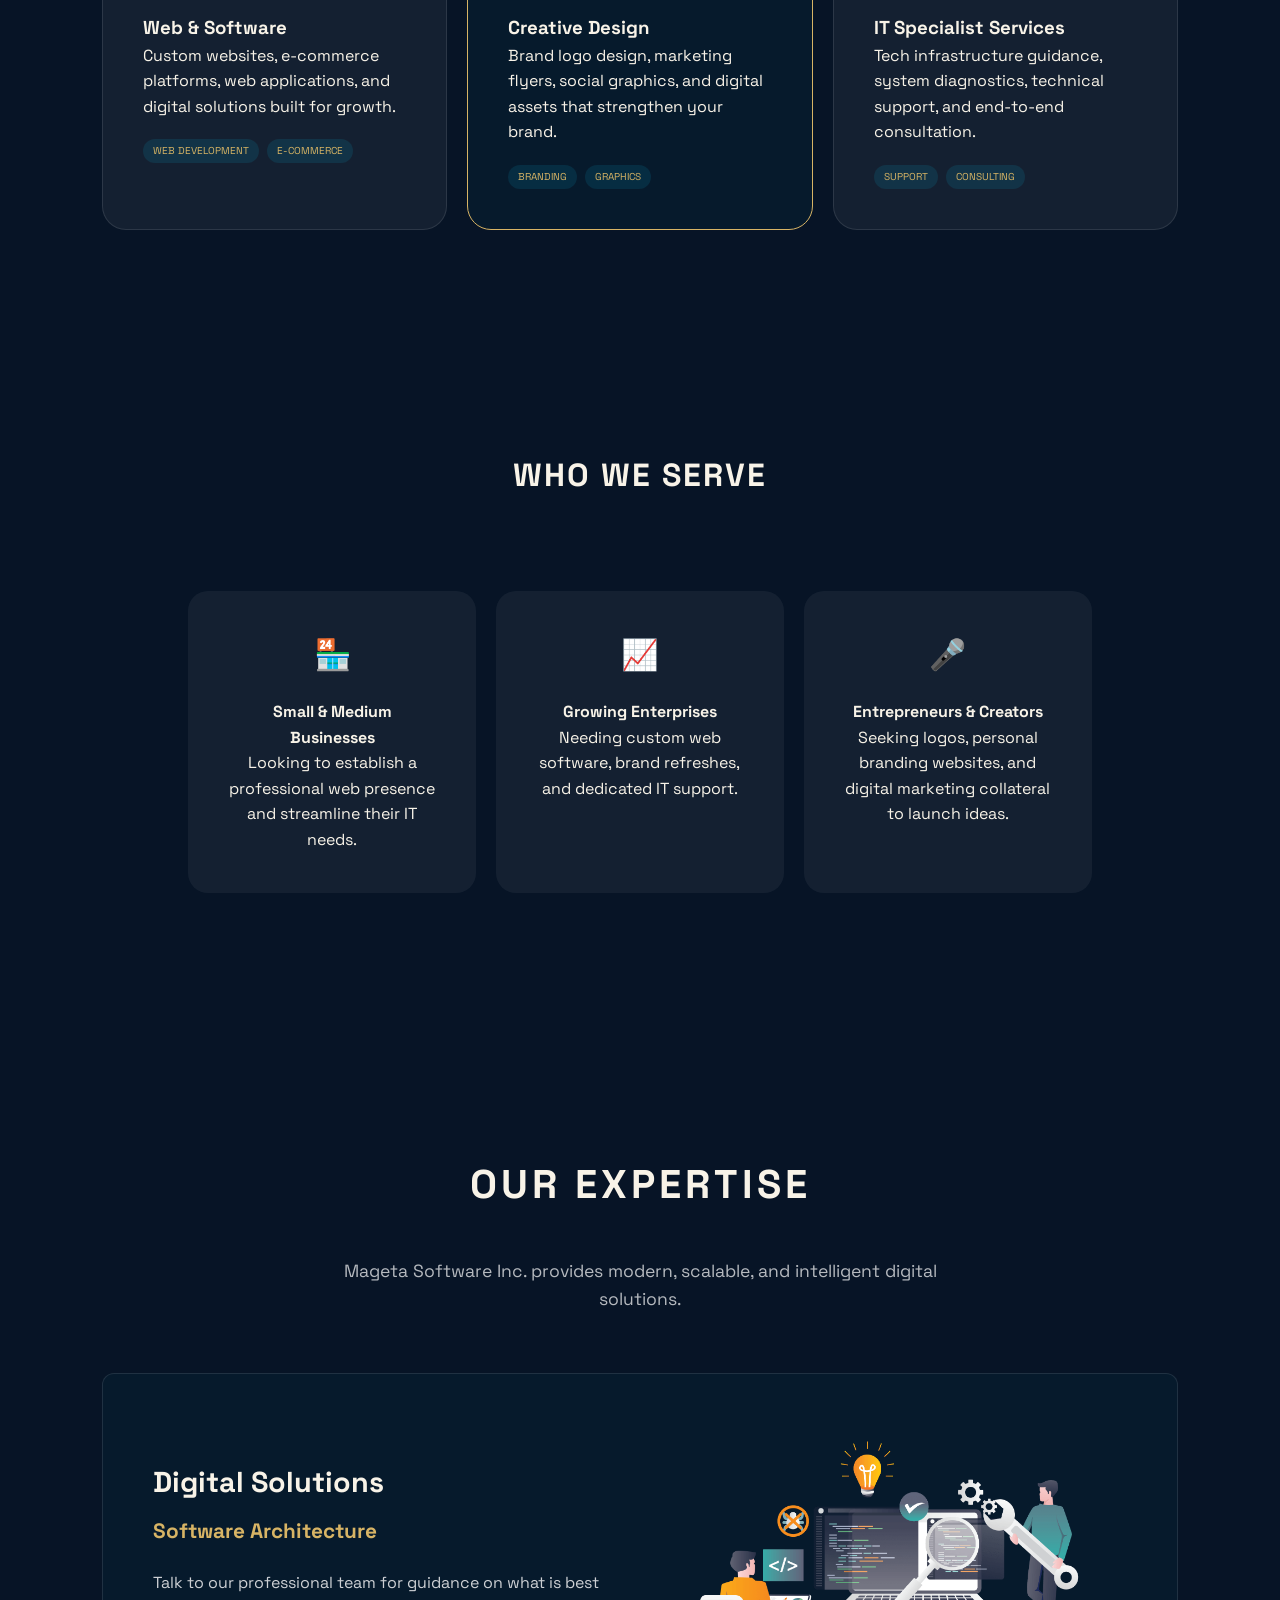
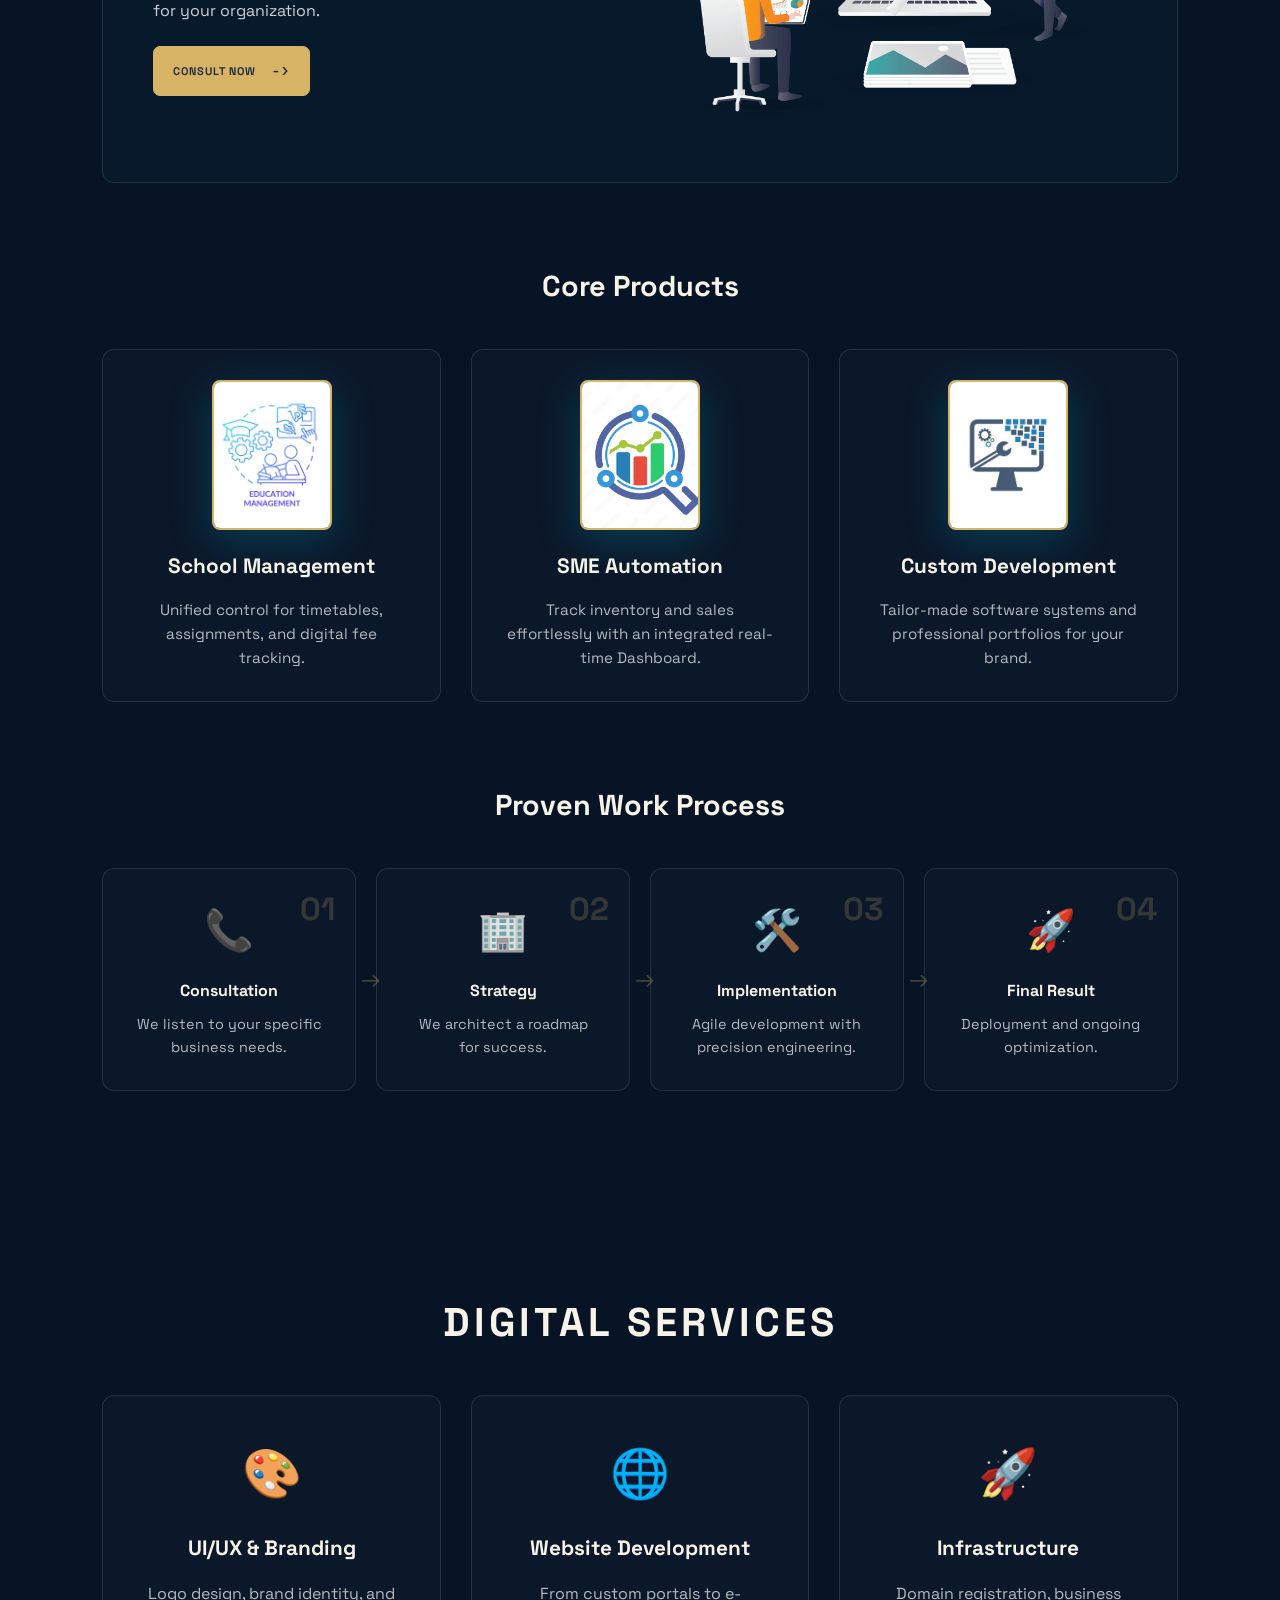
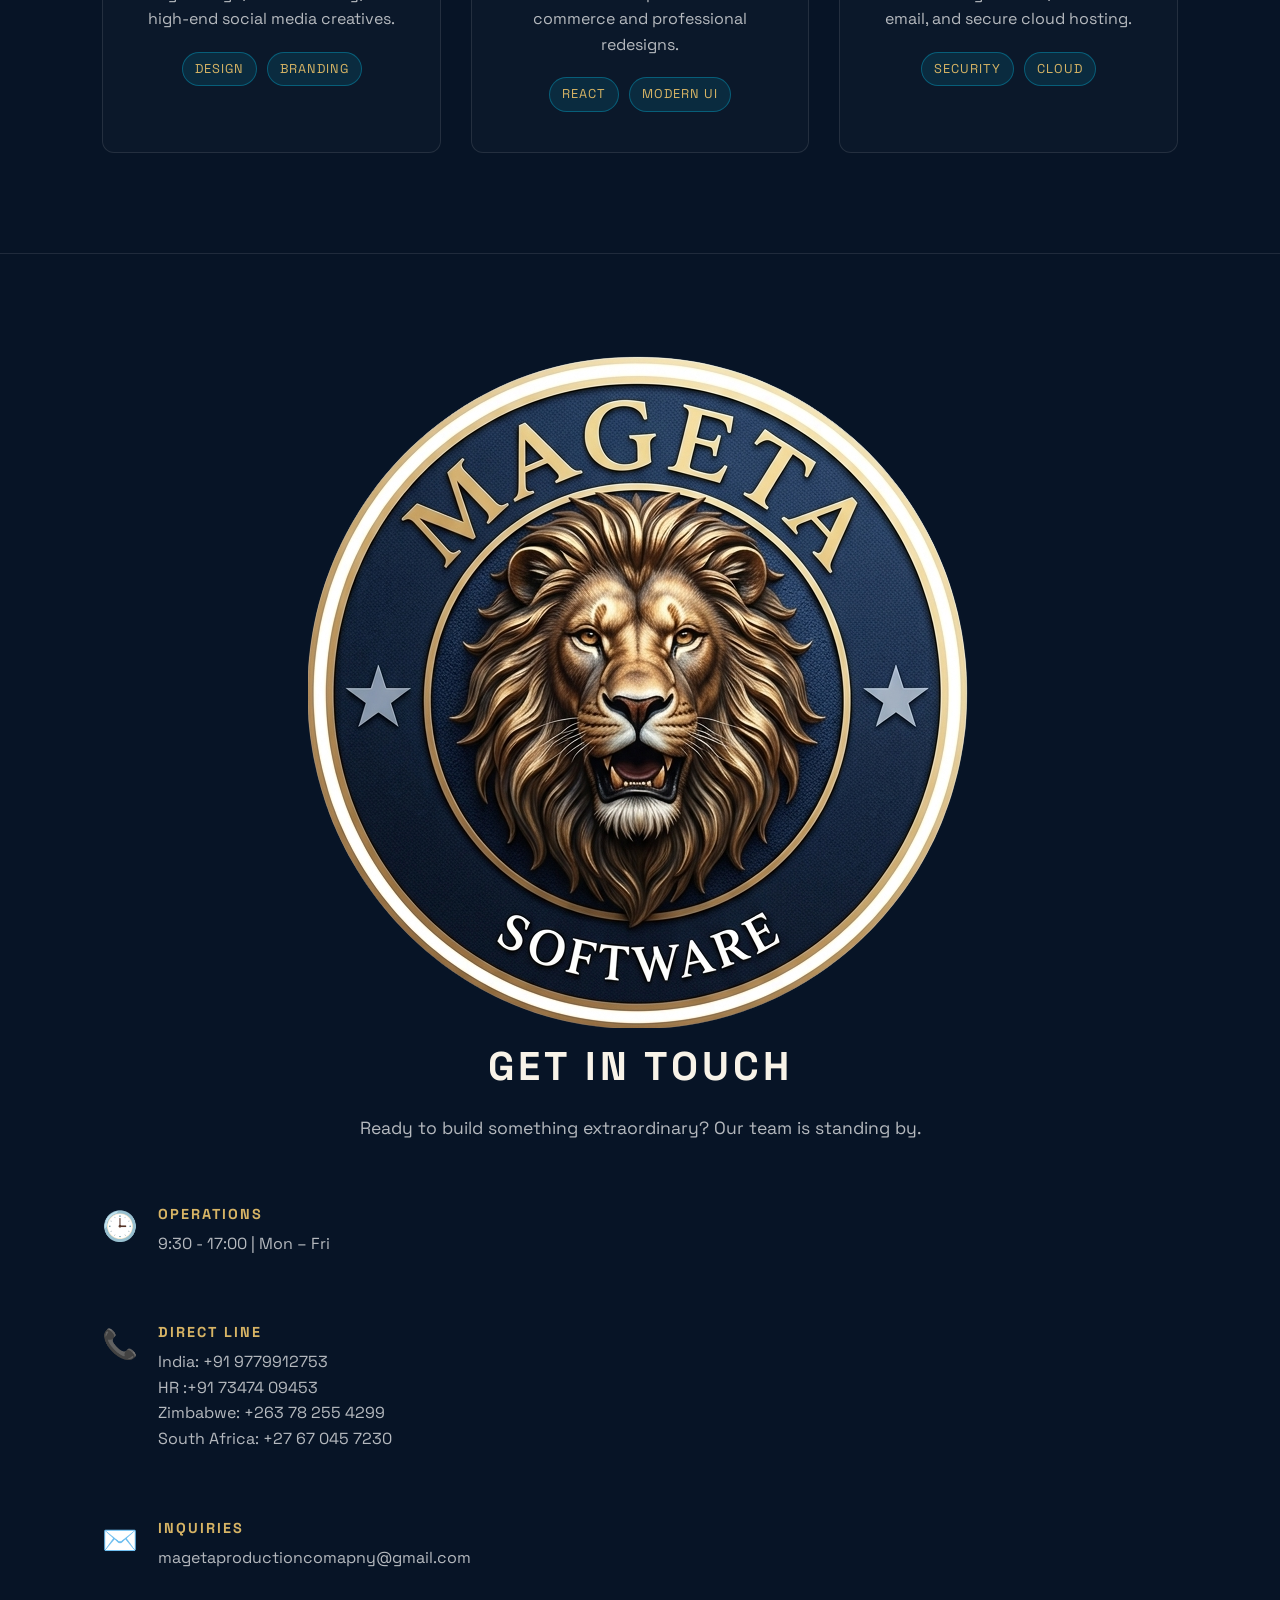
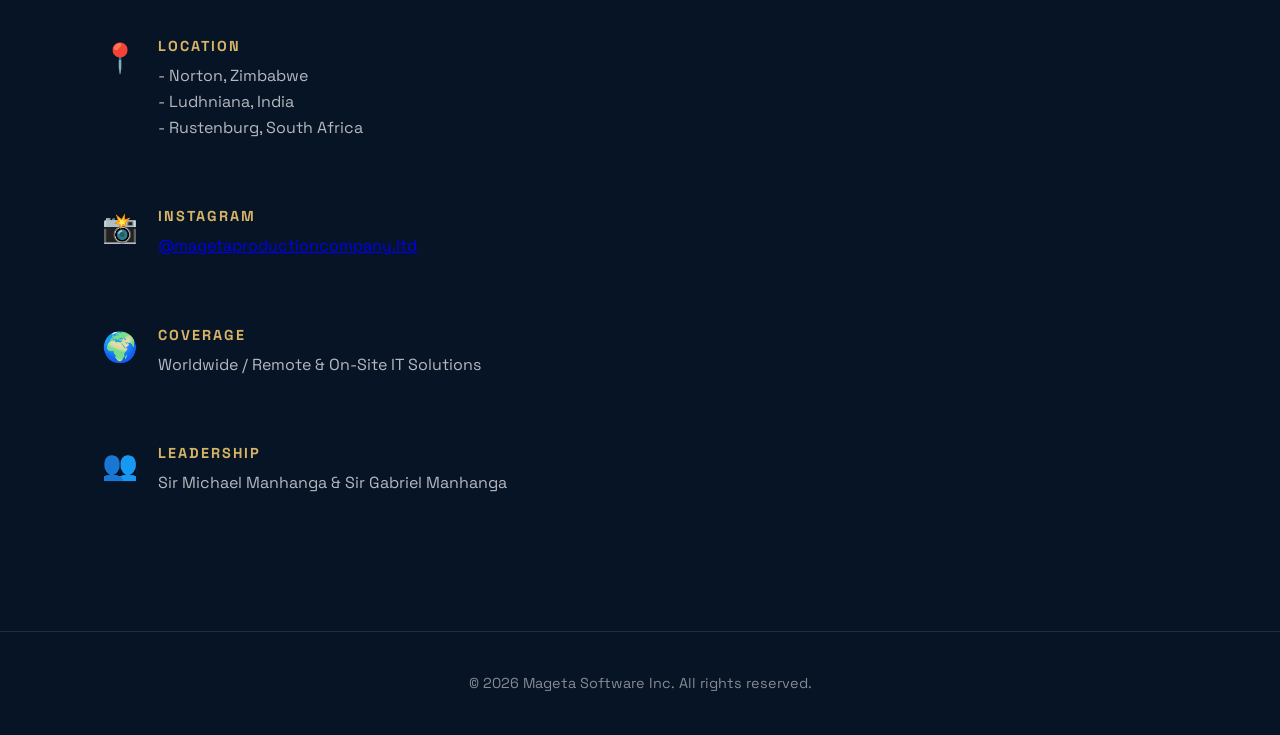
==== commit c7a35b6a: "Add files via upload" ====
--- a/index.html
+++ b/index.html
@@ -13,7 +13,17 @@
     <link href="https://fonts.googleapis.com/css2?family=DM+Mono:wght@400;500&family=Space+Grotesk:wght@400;500;600;700&display=swap" rel="stylesheet">
     <link rel="stylesheet" href="css/style.css">
 </head>
-<body>
+<body class="has-splash">
+
+<div class="logo-splash" id="logo-splash" role="status" aria-label="Loading Mageta Software">
+    <div class="splash-mark">
+        <span class="splash-line"></span>
+        <img src="assets/images/Logo mageta.png" alt="Mageta Software Inc. logo">
+        <span class="splash-line"></span>
+    </div>
+    <p class="splash-name">Mageta Software Inc.</p>
+    <p class="splash-status">Building what moves business forward <span>///</span></p>
+</div>
 
 <!-- NAVIGATION -->
 <header class="navbar">
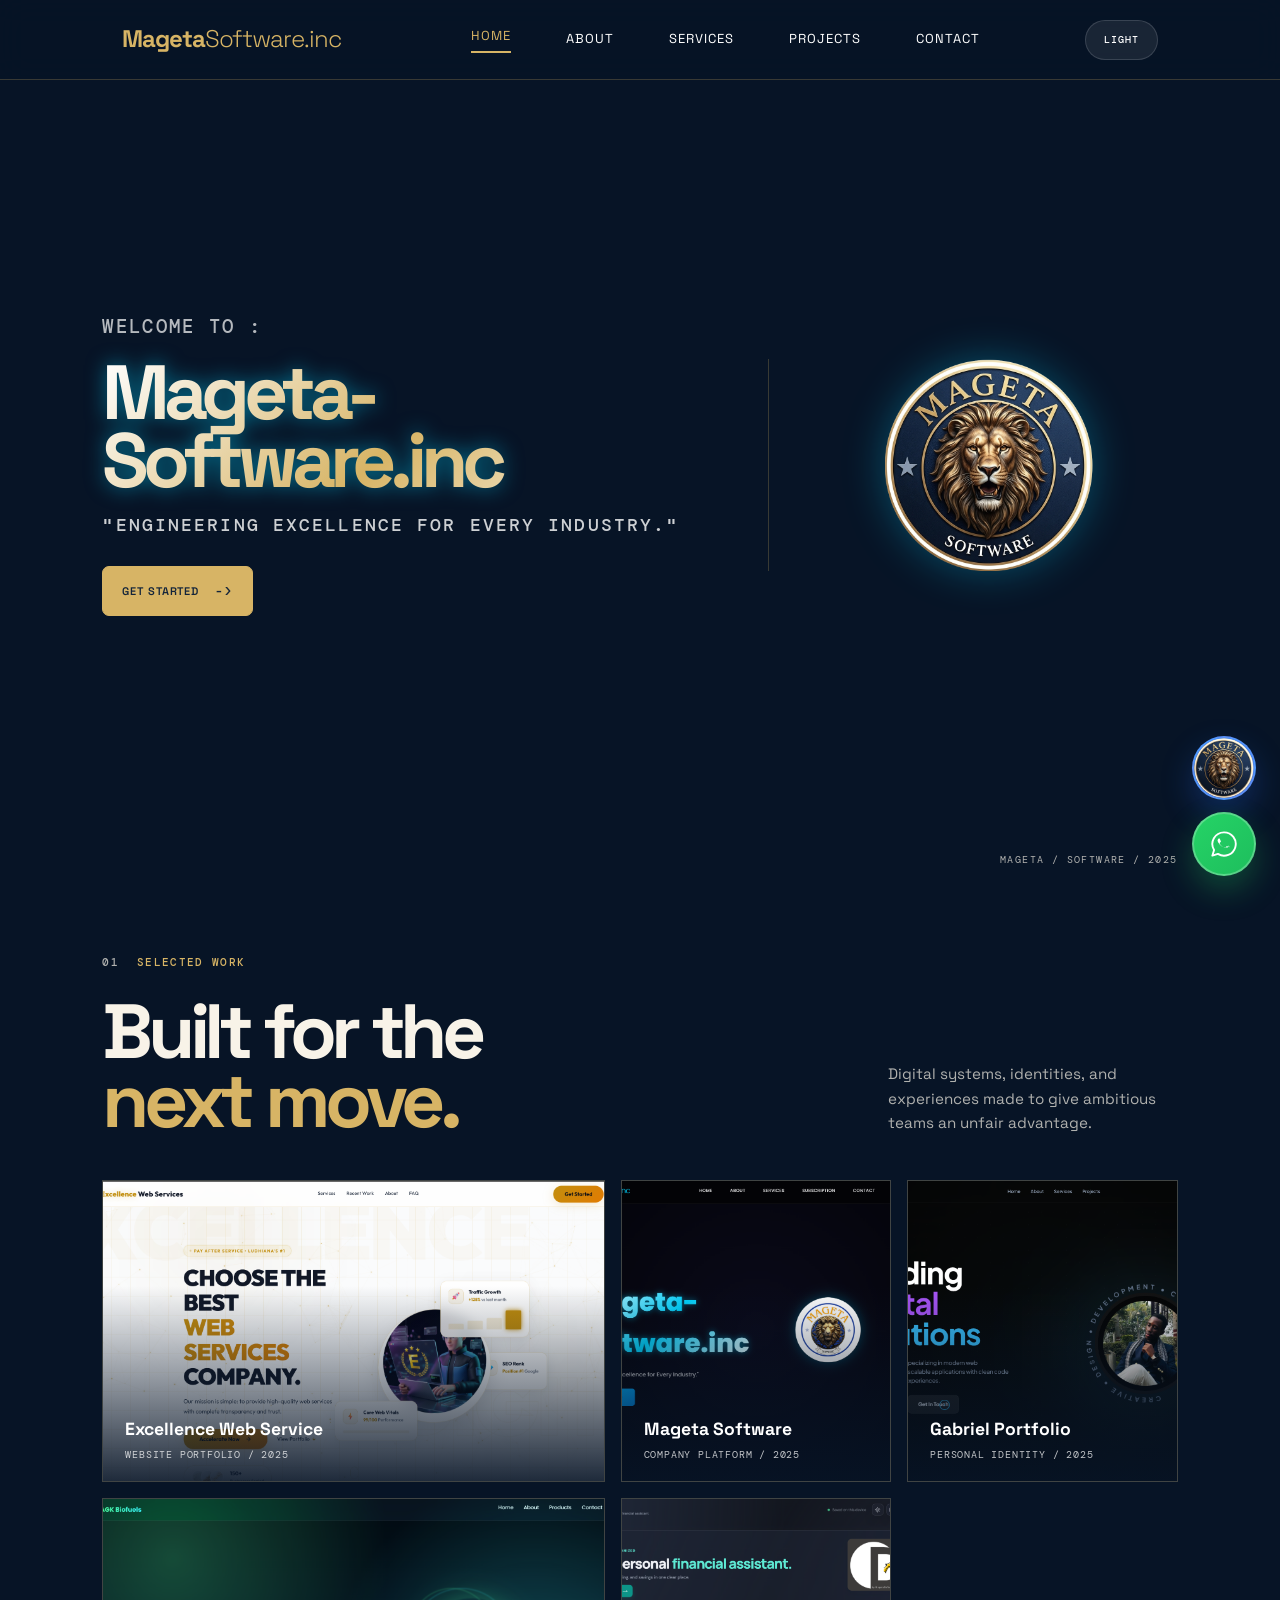
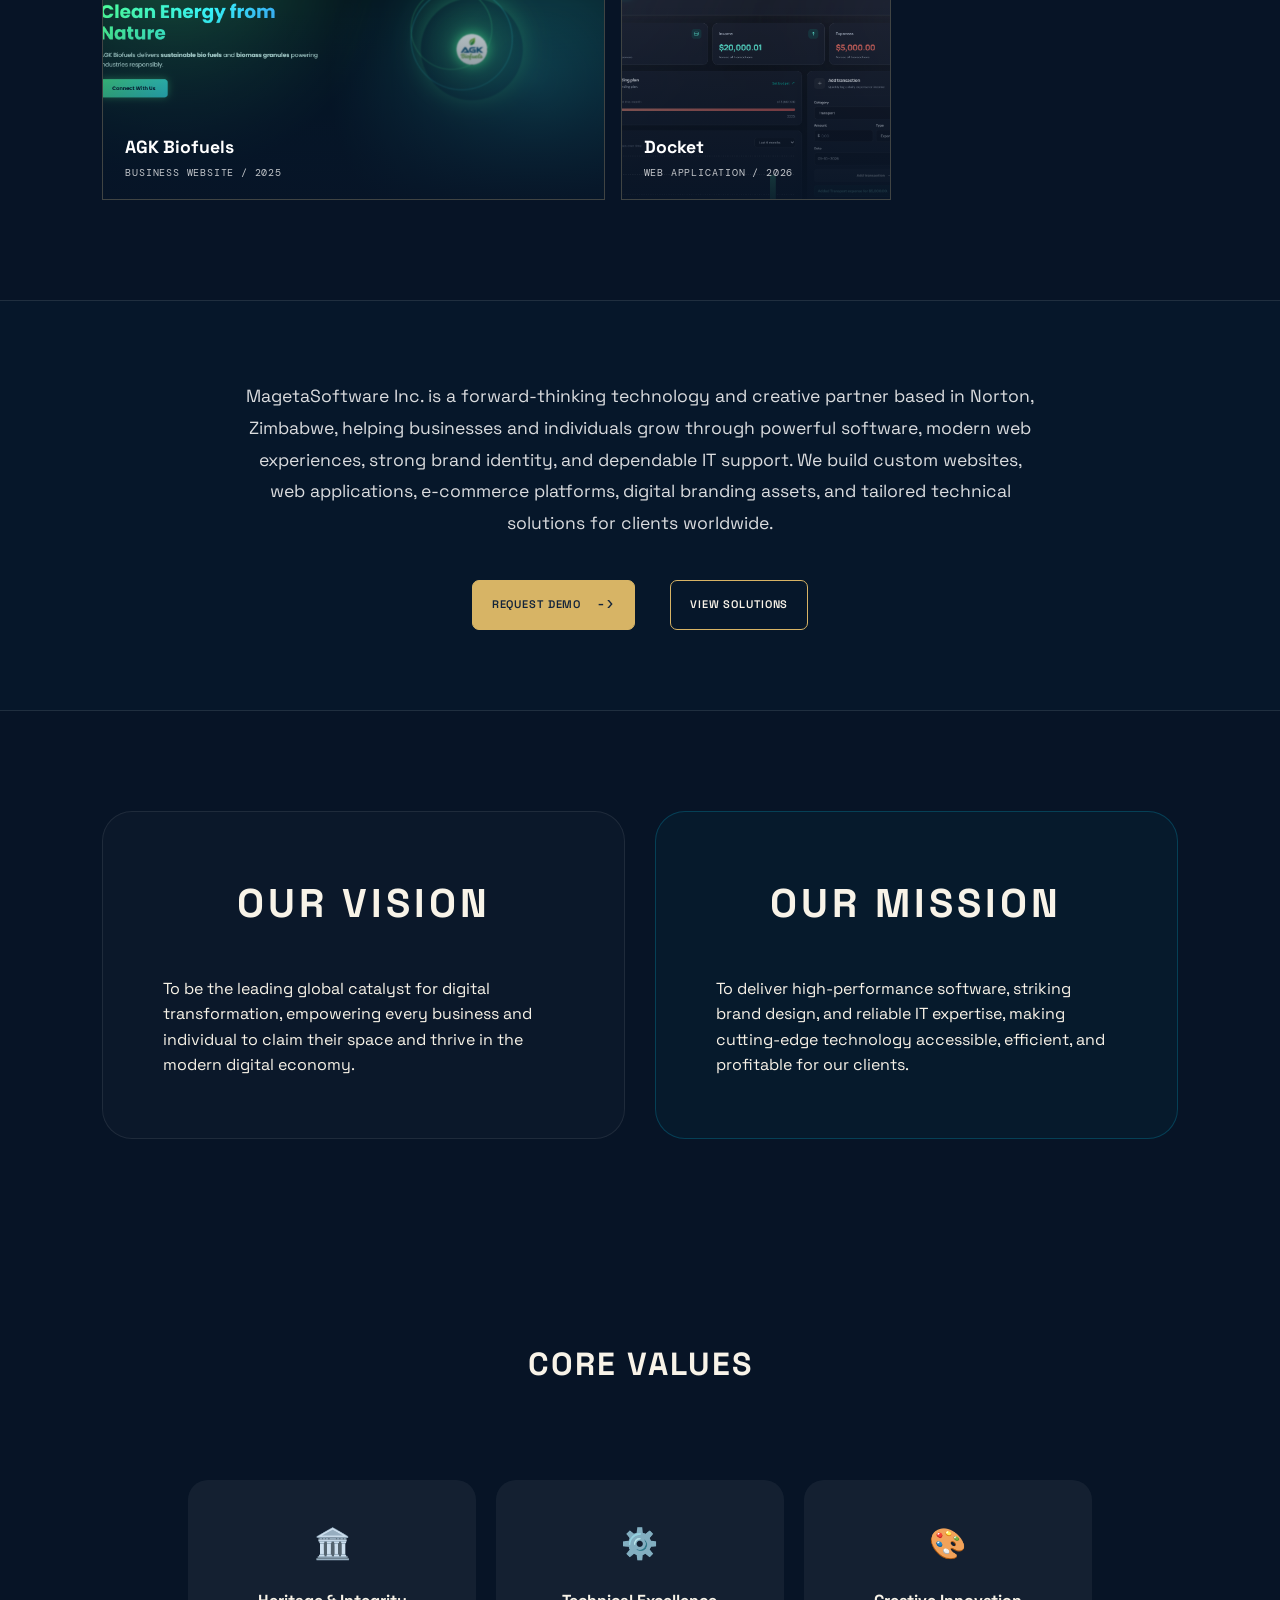
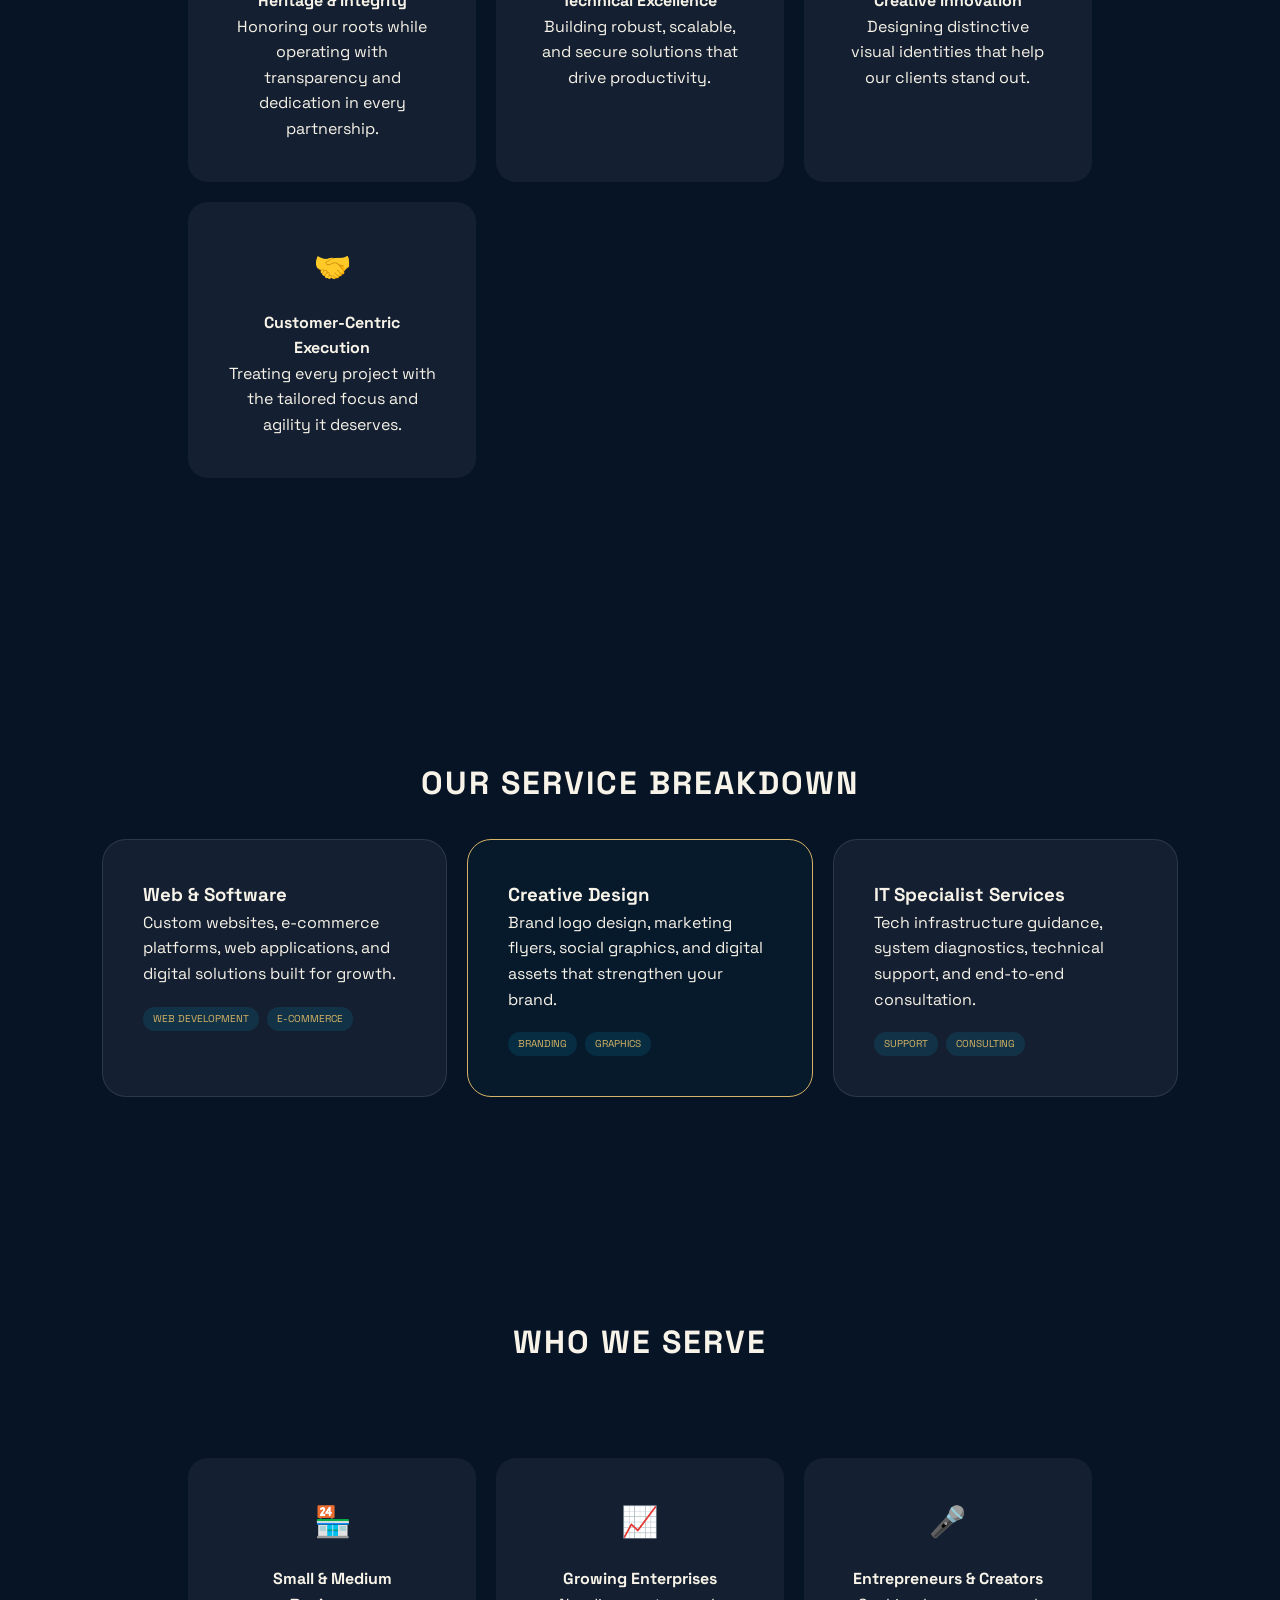
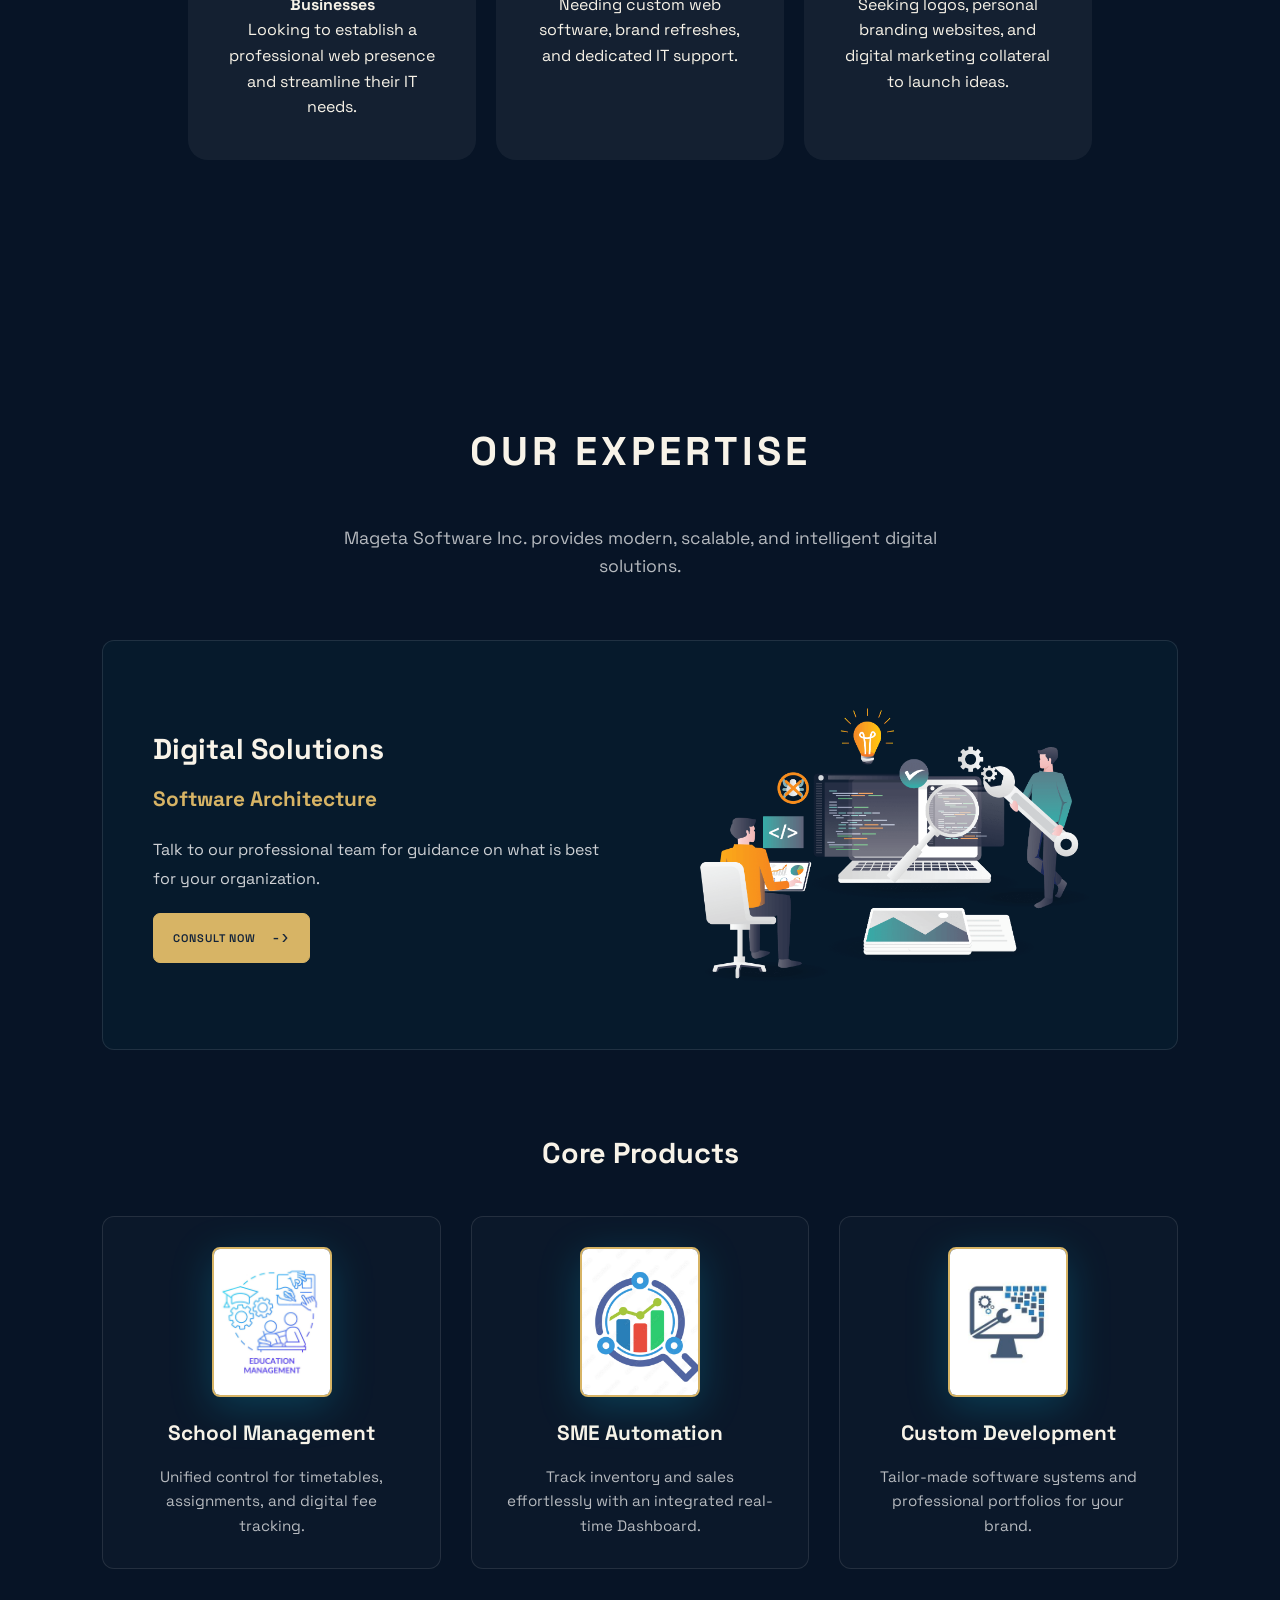
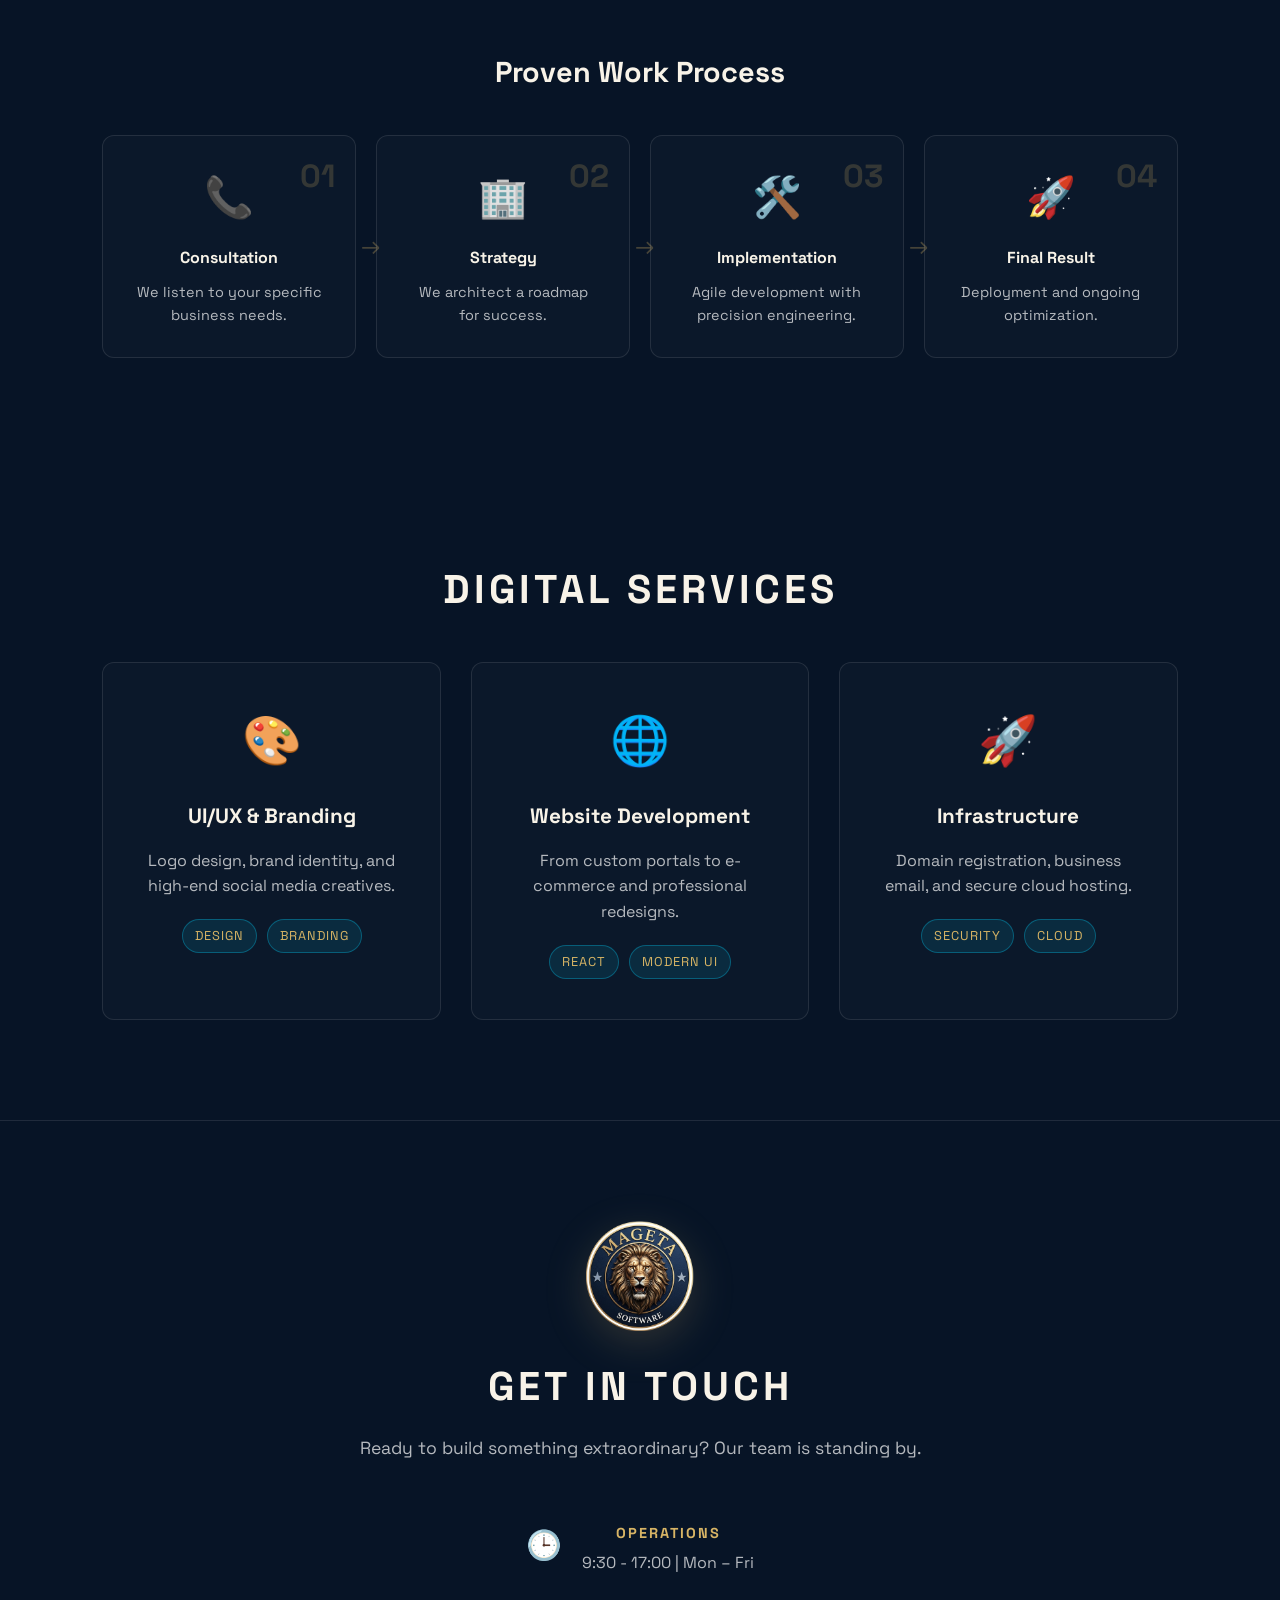
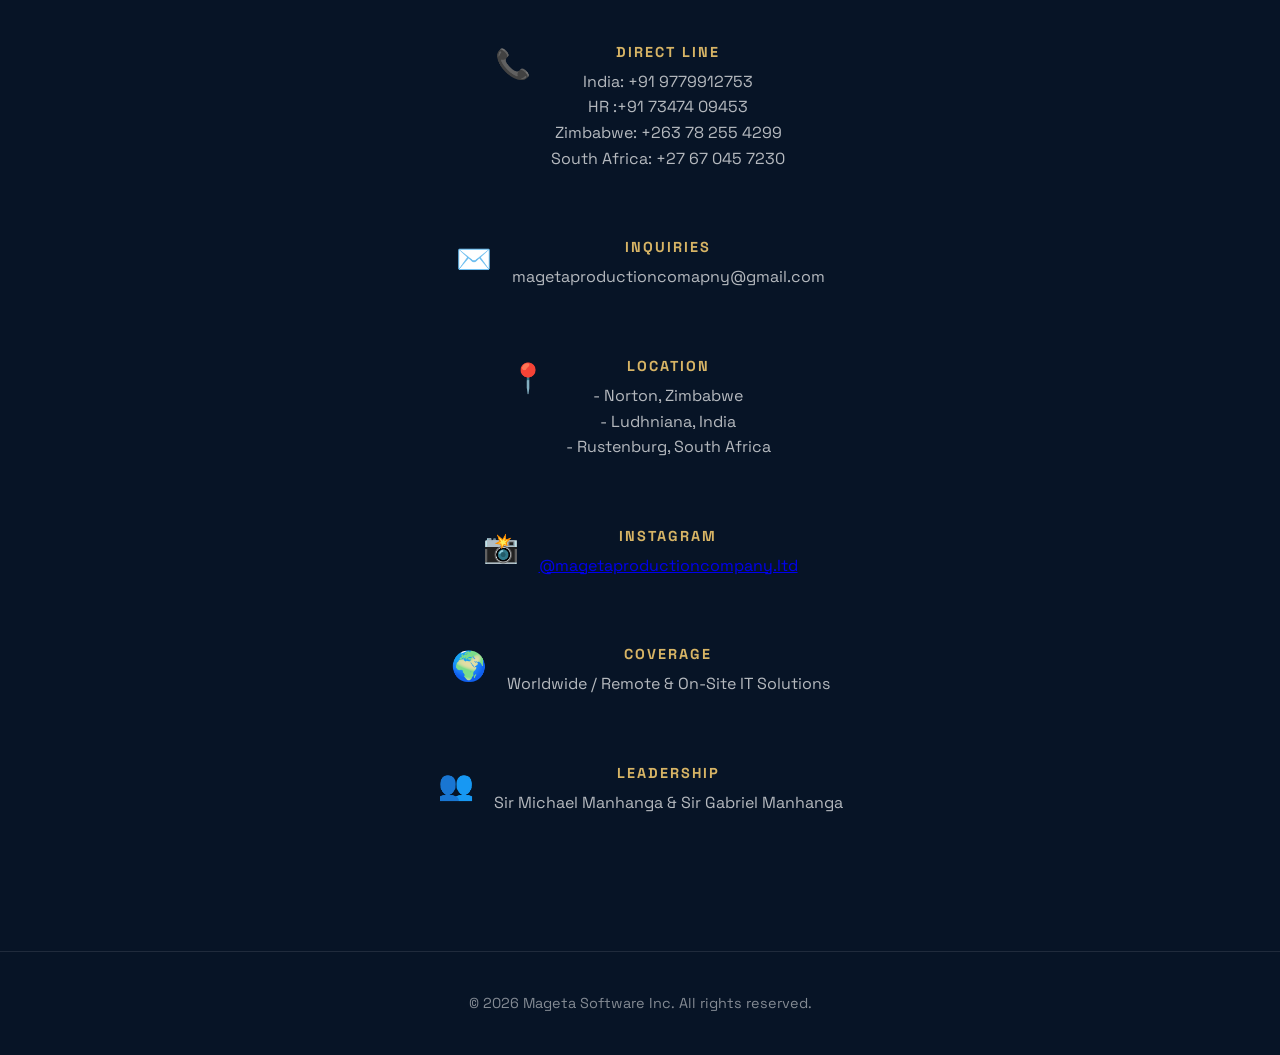
==== commit 2c0111e2: "Add files via upload" ====
--- a/index.html
+++ b/index.html
@@ -37,7 +37,7 @@
             <a href="#contact" class="nav-link">CONTACT</a>
         </nav>
         <button id="theme-toggle" class="theme-toggle-button" aria-label="Toggle Light/Dark Theme" aria-pressed="false">🌗</button>
-        <div class="menu-toggle" role="button" aria-label="Toggle navigation">☰</div>
+        <button class="menu-toggle" type="button" aria-label="Open navigation" aria-controls="navMenu" aria-expanded="false">☰</button>
     </div>
 </header>
 
@@ -79,6 +79,10 @@
         <a class="project-tile project-tile-wide" href="https://agk-biofuels-web.vercel.app/" target="_blank" rel="noopener noreferrer">
             <img src="assets/images/AGK Biofuels.png" alt="AGK Biofuels project">
             <span class="project-meta"><strong>AGK Biofuels</strong><small>Business website / 2025</small></span>
+        </a>
+        <a class="project-tile project-tile-wide" href="https://docket-swart-alpha.vercel.app/" target="_blank" rel="noopener noreferrer">
+            <img src="assets/images/Docket.png" alt="Docket web application project">
+            <span class="project-meta"><strong>Docket</strong><small>Web application / 2026</small></span>
         </a>
     </div>
 </section>
--- a/css/style.css
+++ b/css/style.css
@@ -60,10 +60,8 @@
 body.light-theme .product-card p,
 body.light-theme .service-card p,
 body.light-theme .process-step p,
-body.light-theme .contact-header p,
-body.light-theme .info-item p,
-body.light-theme .contact-form input,
-body.light-theme .contact-form textarea,
+    body.light-theme .contact-header p,
+    body.light-theme .info-item p,
 body.light-theme .footer p,
 body.light-theme .value-card p,
 body.light-theme .vision-box p {
@@ -179,8 +177,6 @@
 .project-meta small { font: 10px var(--font-mono); letter-spacing: 0.08em; text-transform: uppercase; opacity: 0.75; }
 
 .mobile-notice { display: none; }
-.contact-form input, .contact-form textarea { color: var(--text-main); }
-body.light-theme .contact-form input, body.light-theme .contact-form textarea { color: var(--text-main); }
 
 /* Brand palette: drawn from the Mageta mark */
 :root {
@@ -230,8 +226,98 @@
 
 .subscription-logo { width: 96px; height: 96px; margin-bottom: 28px; }
 
+/* Opening mark */
+.has-splash { overflow: hidden; }
+
+.logo-splash {
+    position: fixed;
+    inset: 0;
+    z-index: 2000;
+    display: grid;
+    place-content: center;
+    gap: 18px;
+    padding: 32px;
+    color: var(--text-main);
+    background:
+        linear-gradient(rgba(215, 180, 101, 0.045) 1px, transparent 1px),
+        linear-gradient(90deg, rgba(215, 180, 101, 0.045) 1px, transparent 1px),
+        var(--bg-deep);
+    background-size: 44px 44px;
+    text-align: center;
+    transition: opacity 0.75s ease, visibility 0.75s ease;
+}
+
+.logo-splash.is-hidden {
+    opacity: 0;
+    visibility: hidden;
+    pointer-events: none;
+}
+
+.splash-mark {
+    display: flex;
+    align-items: center;
+    gap: 22px;
+}
+
+.splash-mark img {
+    width: clamp(120px, 18vw, 190px);
+    height: clamp(120px, 18vw, 190px);
+    object-fit: contain;
+    filter: drop-shadow(0 0 28px rgba(215, 180, 101, 0.38));
+    animation: splash-mark-in 1.1s cubic-bezier(0.16, 1, 0.3, 1) both;
+}
+
+.splash-line {
+    width: clamp(28px, 8vw, 96px);
+    height: 1px;
+    background: var(--neon-blue);
+    opacity: 0.7;
+    animation: splash-line-in 0.9s 0.2s ease both;
+}
+
+.splash-name {
+    color: var(--neon-blue);
+    font-size: 0.82rem;
+    font-weight: 600;
+    letter-spacing: 0.2em;
+    text-transform: uppercase;
+}
+
+.splash-status {
+    color: var(--text-muted);
+    font: 0.68rem var(--font-mono);
+    letter-spacing: 0.1em;
+    text-transform: uppercase;
+}
+
+.splash-status span {
+    display: inline-block;
+    margin-left: 6px;
+    color: var(--neon-blue);
+    animation: splash-pulse 0.9s ease-in-out infinite;
+}
+
+@keyframes splash-mark-in {
+    from { opacity: 0; transform: scale(0.82) rotate(-4deg); }
+    to { opacity: 1; transform: scale(1) rotate(0); }
+}
+
+@keyframes splash-line-in {
+    from { opacity: 0; transform: scaleX(0); }
+    to { opacity: 0.7; transform: scaleX(1); }
+}
+
+@keyframes splash-pulse {
+    50% { opacity: 0.3; }
+}
+
+@media (prefers-reduced-motion: reduce) {
+    .logo-splash, .splash-mark img, .splash-line, .splash-status span { animation: none; transition: none; }
+}
+
 @media (max-width: 768px) {
-    .floating-actions { bottom: 88px; right: 14px; }
+    .logo { font-size: 0.92rem; letter-spacing: -0.06em; white-space: nowrap; }
+    .floating-actions { display: none; }
     .hero { min-height: auto; padding-top: 135px; padding-bottom: 80px; }
     .hero::after { display: none; }
     .hero-container { gap: 42px; }
@@ -551,28 +637,6 @@
     padding-bottom: 4px;
 }
 
-/* --- CONTACT FORM --- */
-.contact-form {
-    max-width: 700px;
-    margin: 40px auto;
-    display: flex;
-    flex-direction: column;
-    gap: 15px;
-}
-
-.contact-form input, .contact-form textarea {
-    background: var(--glass);
-    border: 1px solid var(--border-glass);
-    padding: 15px;
-    color: #fff;
-    font-family: inherit;
-}
-
-.contact-form input:focus, .contact-form textarea:focus {
-    border-color: var(--neon-blue);
-    outline: none;
-}
-
 /* --- MOBILE RESPONSIVENESS --- */
 @media (max-width: 900px) {
     .hero-container, .about-grid { grid-template-columns: 1fr; text-align: center; }
@@ -582,7 +646,6 @@
     .menu-toggle { display: flex; }
     .about-intro { padding-top: 120px; }
     .contact-content { flex-direction: column; }
-    .contact-form { margin: 20px 0 0; }
     .team-modern-grid { grid-template-columns: 1fr; }
 }
 
@@ -1333,18 +1396,11 @@
 body.light-theme .value-card,
 body.light-theme .bento-card,
 body.light-theme .team-glass-card,
-body.light-theme .contact-form input,
-body.light-theme .contact-form textarea,
 body.light-theme .product-card,
 body.light-theme .service-card {
     background: rgba(255, 255, 255, 0.9);
     color: var(--text-main);
     border-color: rgba(15, 23, 42, 0.08);
-}
-
-body.light-theme .contact-form input,
-body.light-theme .contact-form textarea {
-    color: var(--text-main);
 }
 
 body.light-theme .theme-toggle-button {
@@ -1893,6 +1949,15 @@
     margin-bottom: 60px;
 }
 
+.contact-logo {
+    width: 110px;
+    height: 110px;
+    object-fit: contain;
+    display: block;
+    margin: 0 auto 24px;
+    filter: drop-shadow(0 12px 20px rgba(215, 180, 101, 0.18));
+}
+
 .contact-header h2 {
     margin-bottom: 15px;
 }
@@ -1906,7 +1971,7 @@
 
 .contact-content {
     display: grid;
-    grid-template-columns: 1fr 1fr;
+    grid-template-columns: 1fr;
     gap: 50px;
 }
 
@@ -1914,12 +1979,16 @@
     display: flex;
     flex-direction: column;
     gap: 30px;
+    max-width: 760px;
+    margin: 0 auto;
 }
 
 .info-item {
     display: flex;
     gap: 20px;
     align-items: flex-start;
+    justify-content: center;
+    text-align: center;
 }
 
 .info-icon {
@@ -1937,47 +2006,6 @@
 
 .info-item p {
     color: rgba(255, 255, 255, 0.7);
-}
-
-.contact-form {
-    display: flex;
-    flex-direction: column;
-    gap: 20px;
-}
-
-.contact-form input,
-.contact-form textarea {
-    padding: 15px;
-    background: rgba(255, 255, 255, 0.02);
-    border: 1px solid var(--border-glass);
-    border-radius: 6px;
-    color: #fff;
-    font-family: inherit;
-    transition: 0.3s;
-}
-
-.contact-form input:focus,
-.contact-form textarea:focus {
-    border-color: var(--neon-blue);
-    background: rgba(0, 212, 255, 0.05);
-    outline: none;
-}
-
-.contact-form button {
-    padding: 15px;
-    background: linear-gradient(135deg, var(--neon-blue), #0099ff);
-    color: #000;
-    border: none;
-    border-radius: 6px;
-    font-weight: 600;
-    text-transform: uppercase;
-    cursor: pointer;
-    transition: 0.3s;
-}
-
-.contact-form button:hover {
-    transform: scale(1.02);
-    box-shadow: 0 10px 30px rgba(0, 212, 255, 0.4);
 }
 
 /* Footer */
@@ -2200,7 +2228,7 @@
 .hero-visual { border-radius: 16px; padding: 18px; background: linear-gradient(180deg, rgba(255,255,255,0.02), rgba(6,182,212,0.01)); border: 1px solid rgba(255,255,255,0.03); }
 
 @media (max-width: 768px) {
-    .floating-actions { bottom: 88px; right: 14px; }
+    .floating-actions { display: none; }
 }
 
 /* Shared finish for every page */
@@ -2255,8 +2283,6 @@
 body.light-theme .service-card,
 body.light-theme .product-card,
 body.light-theme .process-step,
-body.light-theme .contact-form input,
-body.light-theme .contact-form textarea,
 body.light-theme .pricing-card,
 body.light-theme .faq-item {
     background-color: var(--card-surface);
@@ -2297,14 +2323,12 @@
 
 body.light-theme .btn-primary,
 body.light-theme .btn-secondary,
-body.light-theme .contact-form button,
 body.light-theme .plan-button:not(.outline) {
     color: #13243a;
 }
 
 body.light-theme .btn-primary,
 body.light-theme .btn-secondary,
-body.light-theme .contact-form button,
 body.light-theme .plan-button:not(.outline) {
     background: var(--neon-blue);
     border-color: var(--neon-blue);
@@ -2316,7 +2340,6 @@
 .btn-secondary,
 .btn-outline,
 .btn-submit,
-.contact-form button,
 .plan-button {
     position: relative;
     display: inline-flex;
@@ -2340,7 +2363,6 @@
 .btn-primary::after,
 .btn-secondary::after,
 .btn-submit::after,
-.contact-form button::after,
 .plan-button:not(.outline)::after {
     content: '->';
     font: 500 13px var(--font-mono);
@@ -2352,7 +2374,6 @@
 .btn-secondary:hover,
 .btn-outline:hover,
 .btn-submit:hover,
-.contact-form button:hover,
 .plan-button:hover {
     transform: translateY(-2px);
     box-shadow: 0 10px 24px rgba(215, 180, 101, 0.2);
@@ -2362,13 +2383,11 @@
 .btn-primary:hover::after,
 .btn-secondary:hover::after,
 .btn-submit:hover::after,
-.contact-form button:hover::after,
 .plan-button:not(.outline):hover::after { transform: translateX(4px); }
 
 .btn-primary,
 .btn-secondary,
 .btn-submit,
-.contact-form button,
 .plan-button:not(.outline) {
     background: var(--neon-blue) !important;
     color: #13243a !important;
@@ -2396,6 +2415,98 @@
 }
 
 .menu-toggle:hover { transform: rotate(8deg); border-color: var(--neon-blue); background: var(--accent-soft); }
+
+/* Mobile navigation: a full-width, touch-friendly panel below the fixed header. */
+@media (max-width: 768px) {
+    .navbar { z-index: 1100; }
+
+    .navbar .nav-container {
+        width: 100%;
+        gap: 10px;
+    }
+
+    .navbar .logo {
+        flex: 1 1 auto;
+        font-size: clamp(0.9rem, 4vw, 1.1rem);
+        letter-spacing: -0.03em;
+    }
+
+    .navbar .theme-toggle-button {
+        flex: 0 0 54px;
+        width: 54px;
+        min-width: 54px;
+        height: 42px;
+        padding: 6px;
+        font-size: 9px;
+    }
+
+    .navbar .menu-toggle {
+        display: grid;
+        place-items: center;
+        flex: 0 0 44px;
+        width: 44px;
+        height: 44px;
+        padding: 0;
+        border: 1px solid var(--page-line);
+        border-radius: 12px !important;
+        background: var(--card-surface);
+        color: var(--text-main);
+        font: 24px/1 var(--font-main);
+        cursor: pointer;
+        z-index: 1101;
+    }
+
+    .navbar .menu-toggle.active { color: var(--neon-blue); }
+
+    #navMenu,
+    #navMenu.active {
+        position: fixed;
+        inset: var(--nav-h) 0 auto;
+        width: 100%;
+        height: calc(100dvh - var(--nav-h));
+        max-height: calc(100dvh - var(--nav-h));
+        padding: clamp(28px, 8vh, 72px) 8%;
+        display: flex;
+        flex-direction: column;
+        justify-content: flex-start;
+        align-items: stretch;
+        gap: 0;
+        overflow-y: auto;
+        background: color-mix(in srgb, var(--bg-deep) 97%, transparent);
+        backdrop-filter: blur(22px);
+        border-top: 1px solid var(--page-line);
+        visibility: hidden;
+        opacity: 0;
+        pointer-events: none;
+        transform: translateY(-12px);
+        transition: opacity 220ms ease, transform 220ms ease, visibility 220ms;
+        z-index: 1100;
+    }
+
+    #navMenu.active {
+        visibility: visible;
+        opacity: 1;
+        pointer-events: auto;
+        transform: translateY(0);
+    }
+
+    #navMenu .nav-link {
+        display: flex;
+        align-items: center;
+        min-height: 64px;
+        margin: 0;
+        padding: 0 4px;
+        border-bottom: 1px solid var(--page-line);
+        color: var(--text-main);
+        font: 500 clamp(1.25rem, 6vw, 1.8rem) var(--font-main);
+        letter-spacing: -0.04em;
+    }
+
+    #navMenu .nav-link:hover,
+    #navMenu .nav-link.active { color: var(--neon-blue); }
+
+    body.menu-open { overflow: hidden; }
+}
 
 @media (max-width: 768px) {
     .btn,
@@ -2403,7 +2514,6 @@
     .btn-secondary,
     .btn-outline,
     .btn-submit,
-    .contact-form button,
     .plan-button { width: 100%; }
     .hero-actions .btn,
     .hero-actions .btn-primary,
@@ -2506,6 +2616,15 @@
 .about-page .contact-cta { max-width: 1400px; margin: 0 auto; padding: 100px 8%; border-top: 1px solid var(--about-rule); text-align: left; }
 .about-page .contact-cta h2 { max-width: 760px; margin-bottom: 25px; text-align: left; font-size: clamp(2.8rem, 6vw, 6rem); line-height: 0.9; letter-spacing: -0.08em; text-transform: none; }
 .about-page .contact-cta p { margin: 0 0 28px; color: var(--about-muted); }
+.about-faq { max-width: 1400px; margin: 0 auto; padding: 90px 8%; border-top: 1px solid var(--about-rule); }
+.about-faq .section-title { margin-bottom: 45px; }
+.about-faq .faq-grid { display: grid; grid-template-columns: repeat(2, minmax(0, 1fr)); gap: 16px; }
+.about-faq .faq-item { padding: 22px 24px; border: 1px solid var(--about-rule); background: transparent; }
+.about-faq .faq-item summary { color: var(--about-ink); cursor: pointer; font-weight: 600; list-style: none; }
+.about-faq .faq-item summary::-webkit-details-marker { display: none; }
+.about-faq .faq-item summary::after { content: '+'; float: right; color: var(--neon-blue); font: 500 20px var(--font-mono); }
+.about-faq .faq-item[open] summary::after { content: '-'; }
+.about-faq .faq-item p { max-width: 620px; margin: 16px 0 0; color: var(--about-muted); font-size: 0.95rem; line-height: 1.65; }
 
 @media (max-width: 768px) {
     .about-page .about-hero { height: auto; min-height: auto; padding: 135px 7% 75px; justify-content: flex-start; overflow: visible; }
@@ -2514,10 +2633,18 @@
     .about-page .about-hero h1 { max-width: 100%; font-size: clamp(3.2rem, 15vw, 5.5rem); overflow-wrap: normal; }
     .about-page .about-hero p { max-width: 100%; }
     .about-page .about-hero .hero-actions { width: 100%; }
-    .about-page .values-grid, .about-page .team-modern-grid { grid-template-columns: 1fr 1fr; }
+    .about-page .values-grid { grid-template-columns: 1fr; }
+    .about-page .team-modern-grid { grid-template-columns: 1fr; gap: 24px; }
+    .about-page .team-glass-card { aspect-ratio: 4 / 3; }
     .about-page .value-card { min-height: 220px; }
-    .about-page .value-card + .value-card { padding-left: 14px; }
+    .about-page .value-card + .value-card { padding-left: 0; border-left: 0; }
     .about-page .bento-grid { grid-template-columns: 1fr; }
     .about-page .bento-card, .about-page .bento-card + .bento-card { padding: 25px 0; border-left: 0; }
     .about-page .contact-cta h2 { font-size: clamp(3rem, 14vw, 5rem); }
-}+    .about-faq { padding: 75px 7%; }
+    .about-faq .faq-grid { grid-template-columns: 1fr; }
+}
+
+@media (max-width: 768px) {
+    .subscription-page .faq-grid { grid-template-columns: 1fr; }
+}
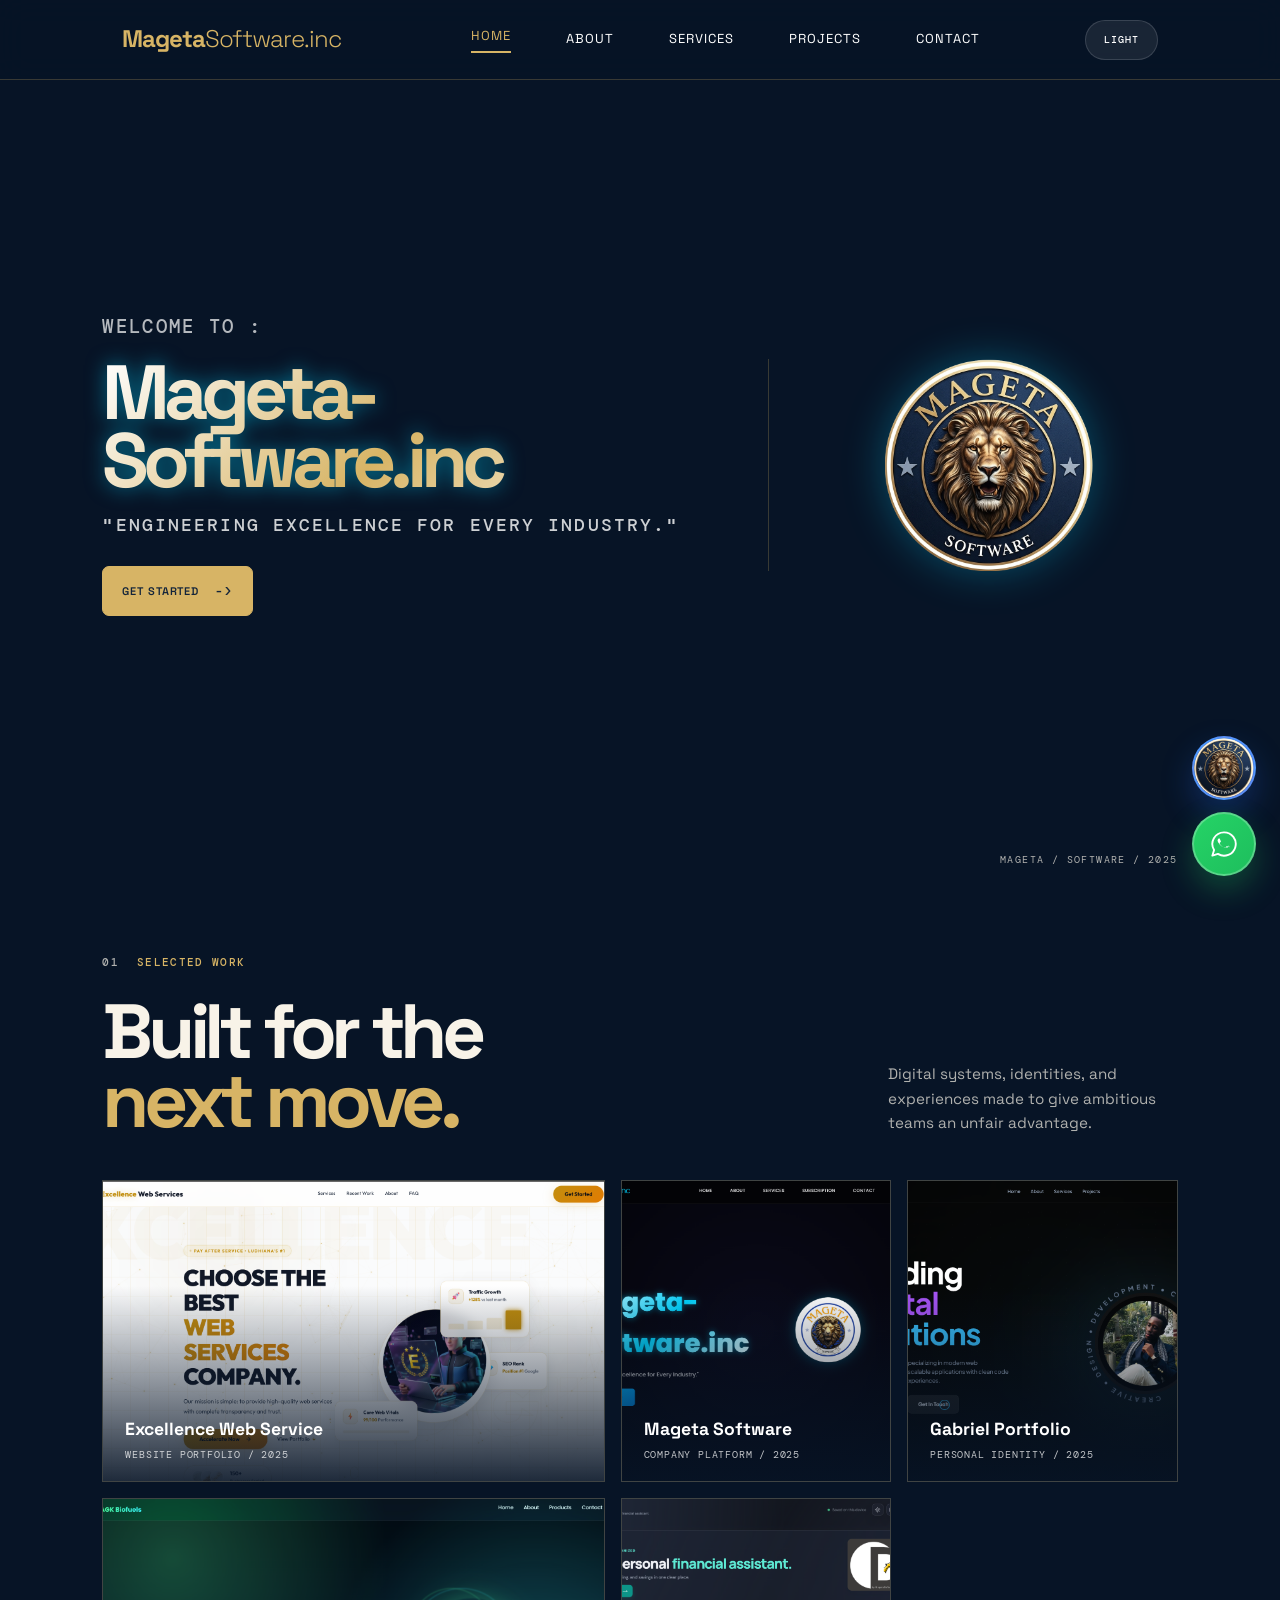
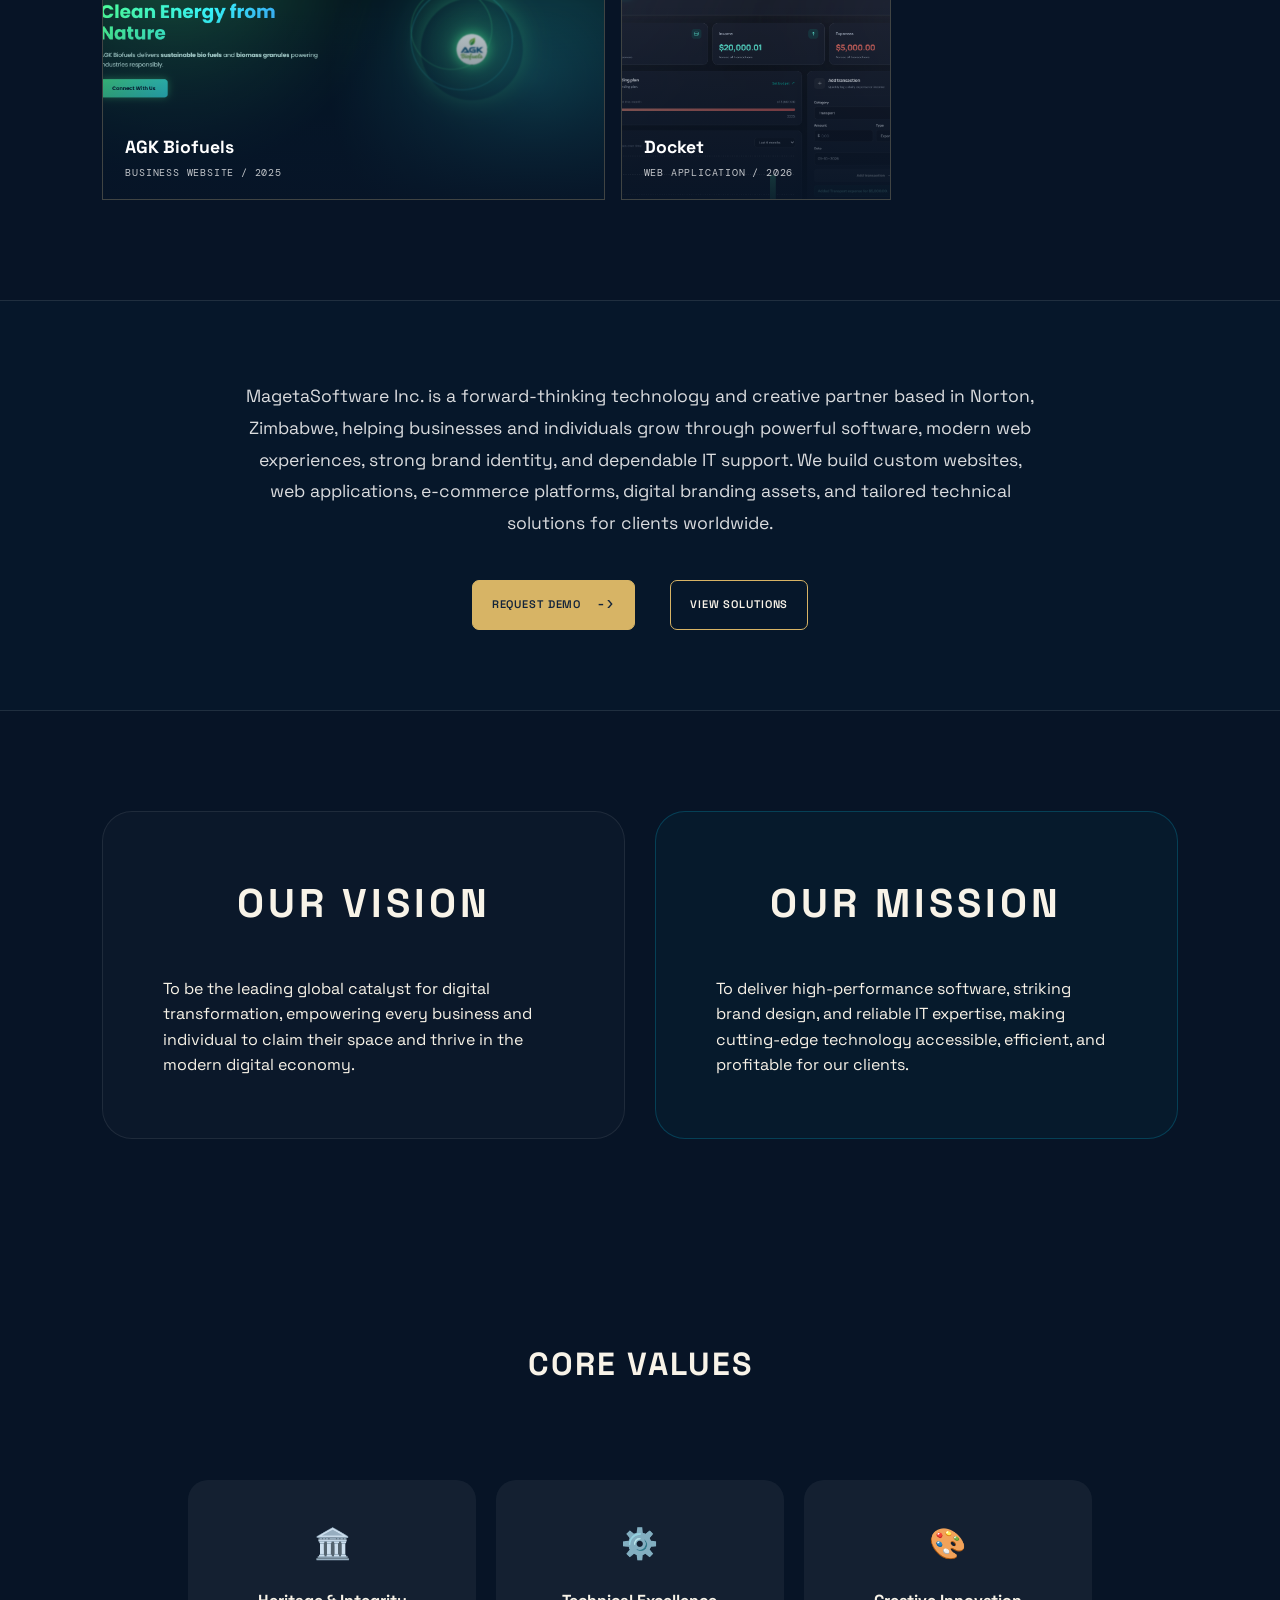
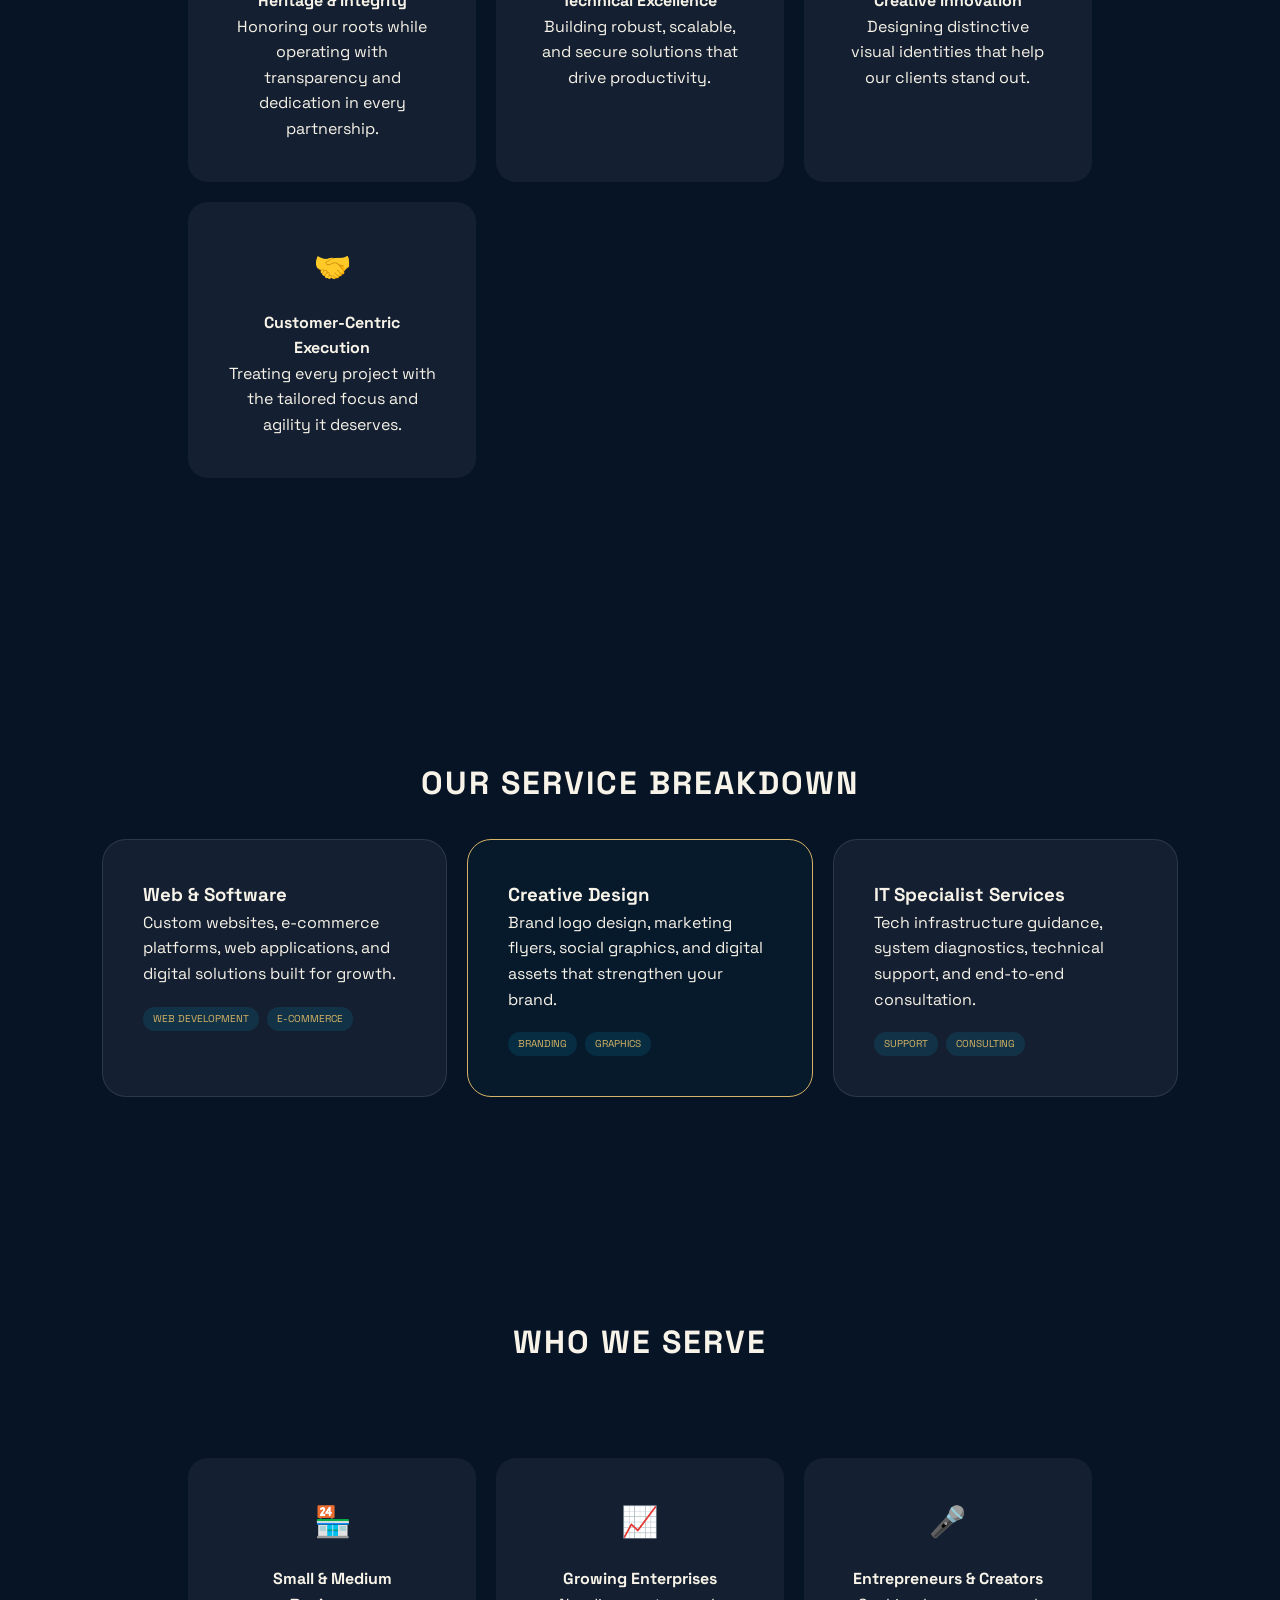
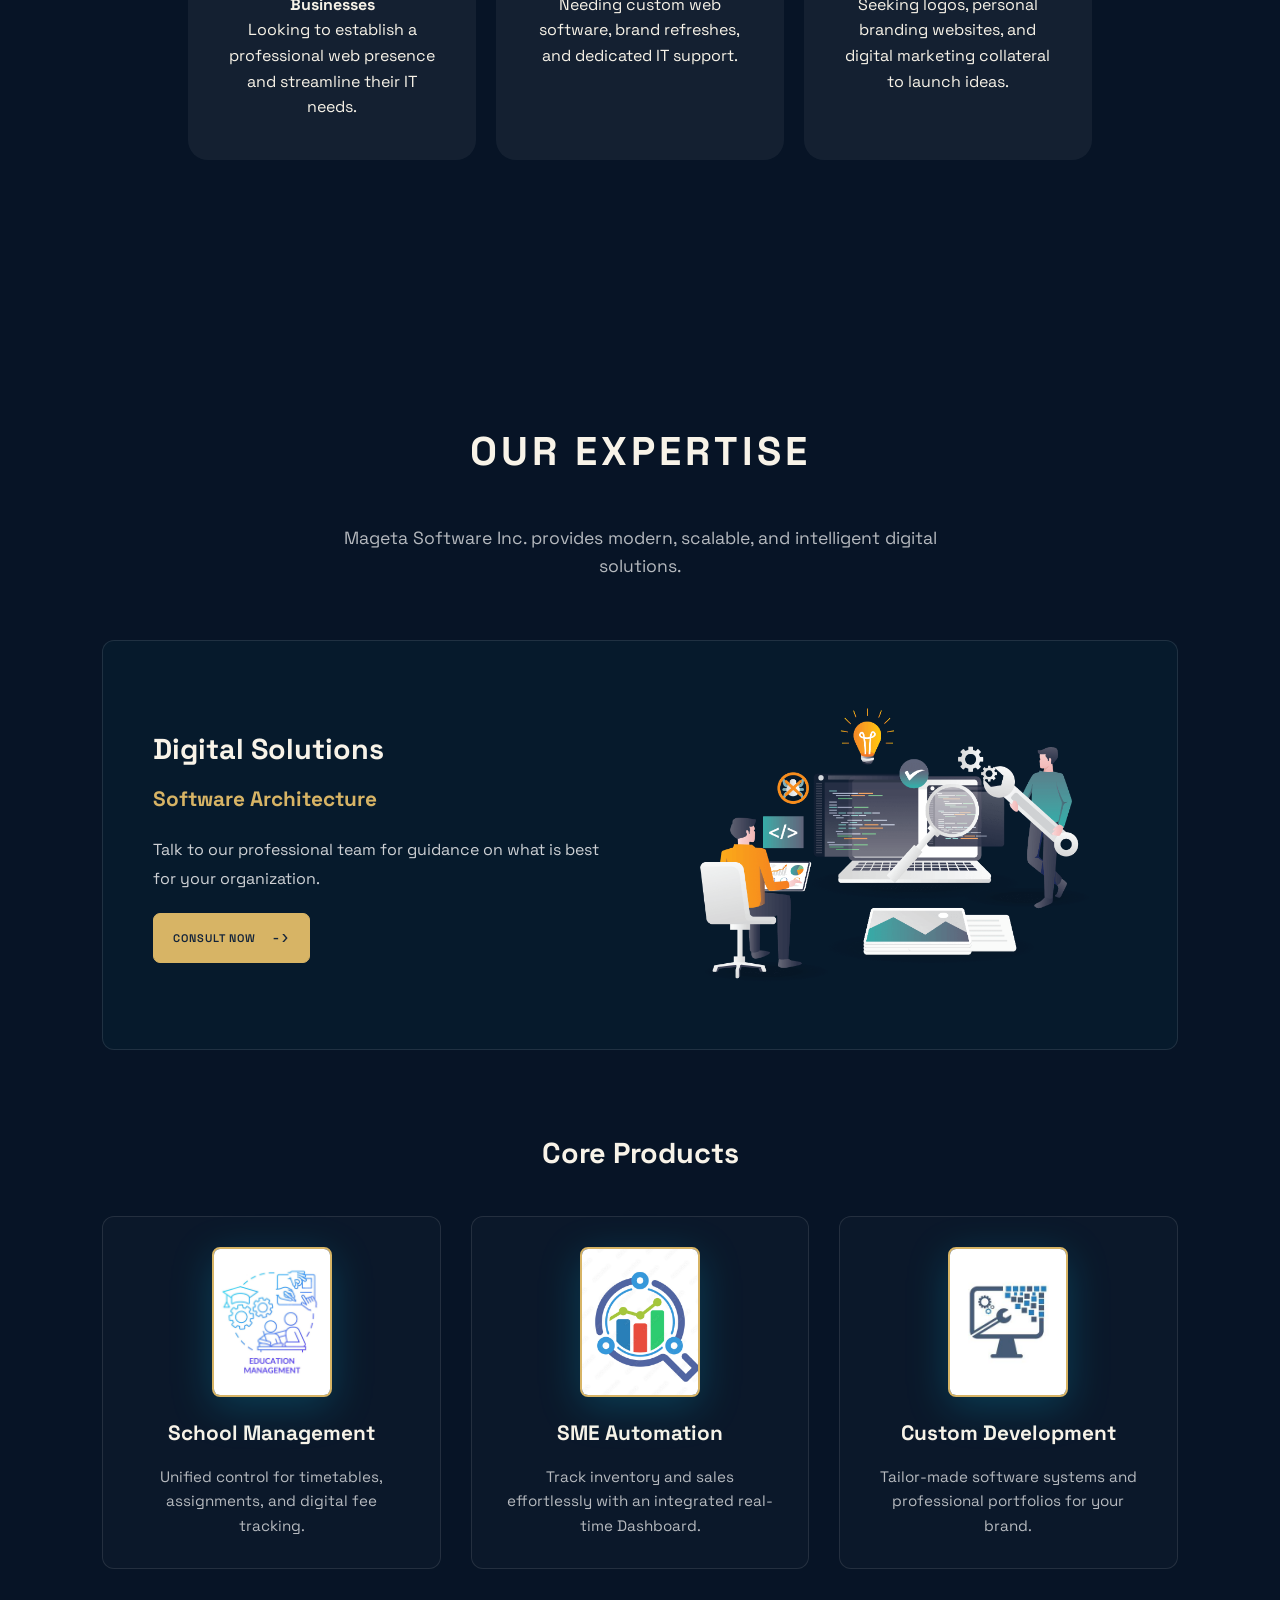
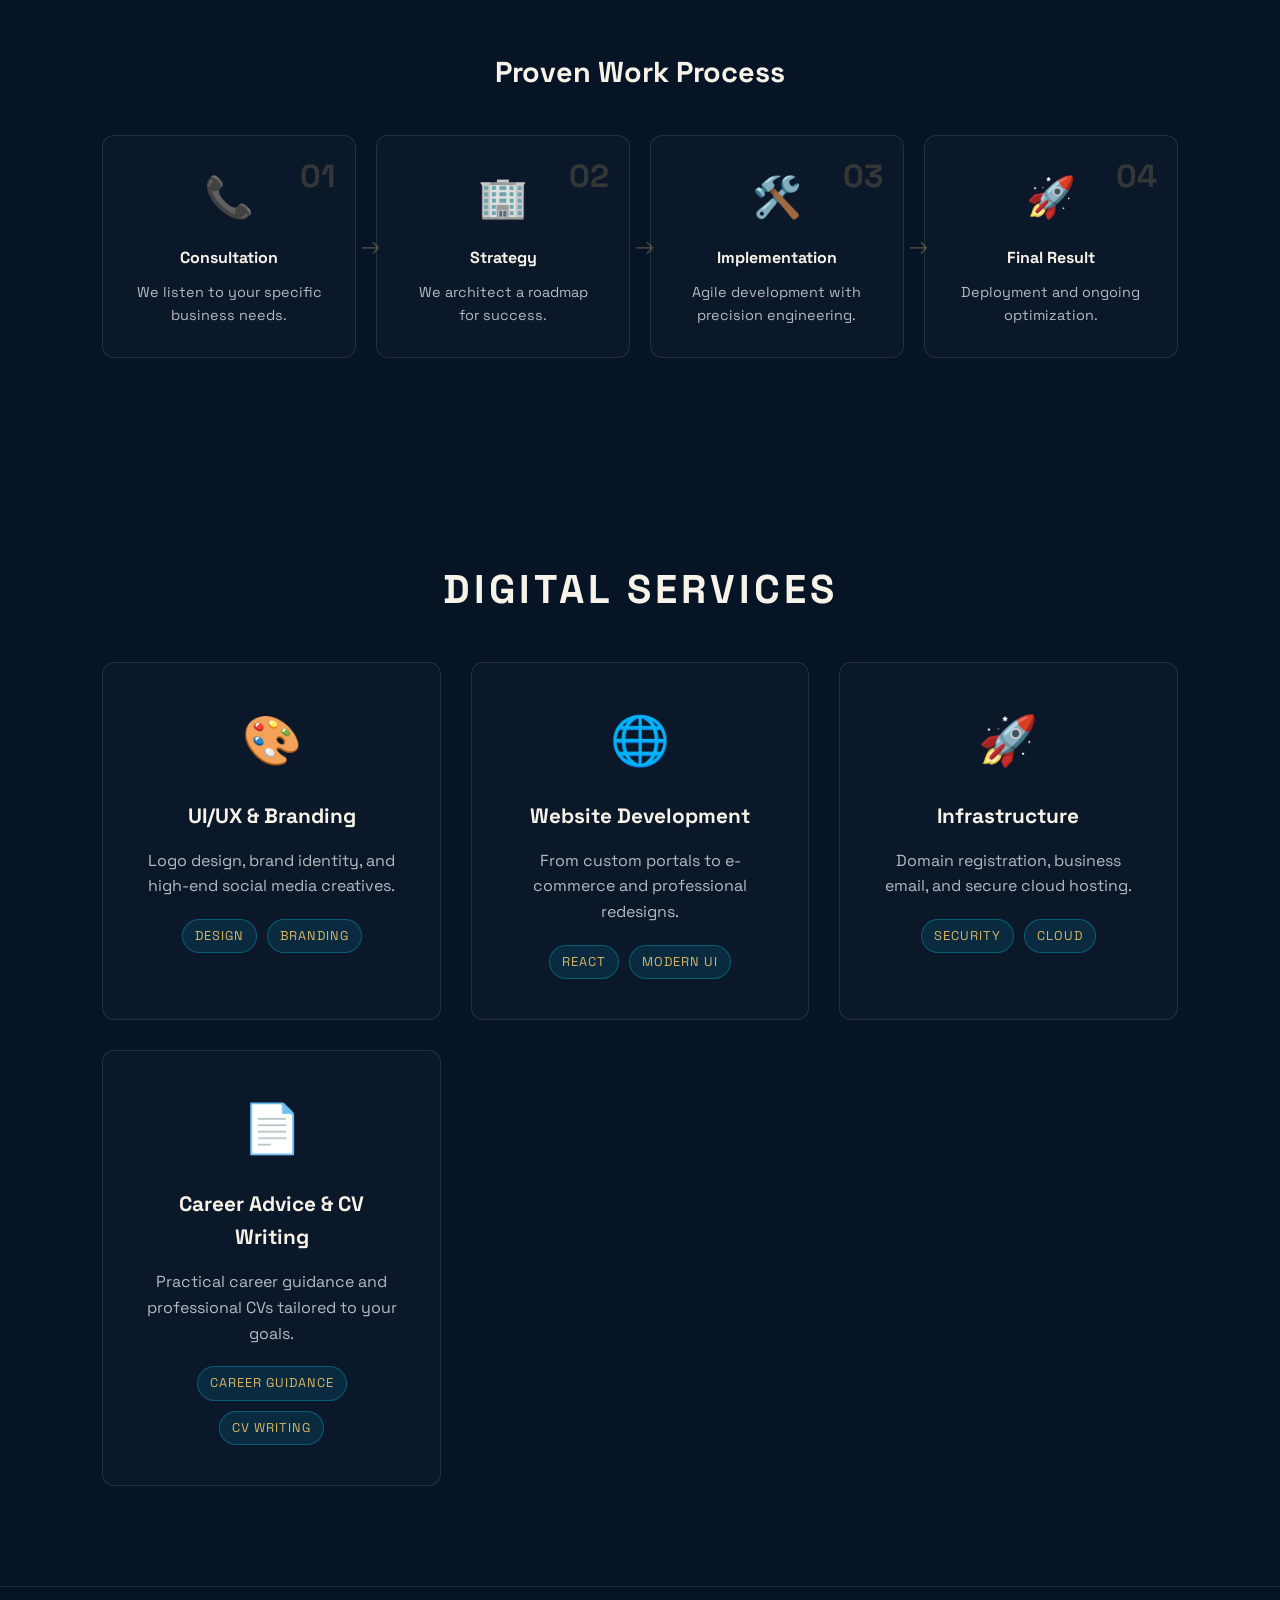
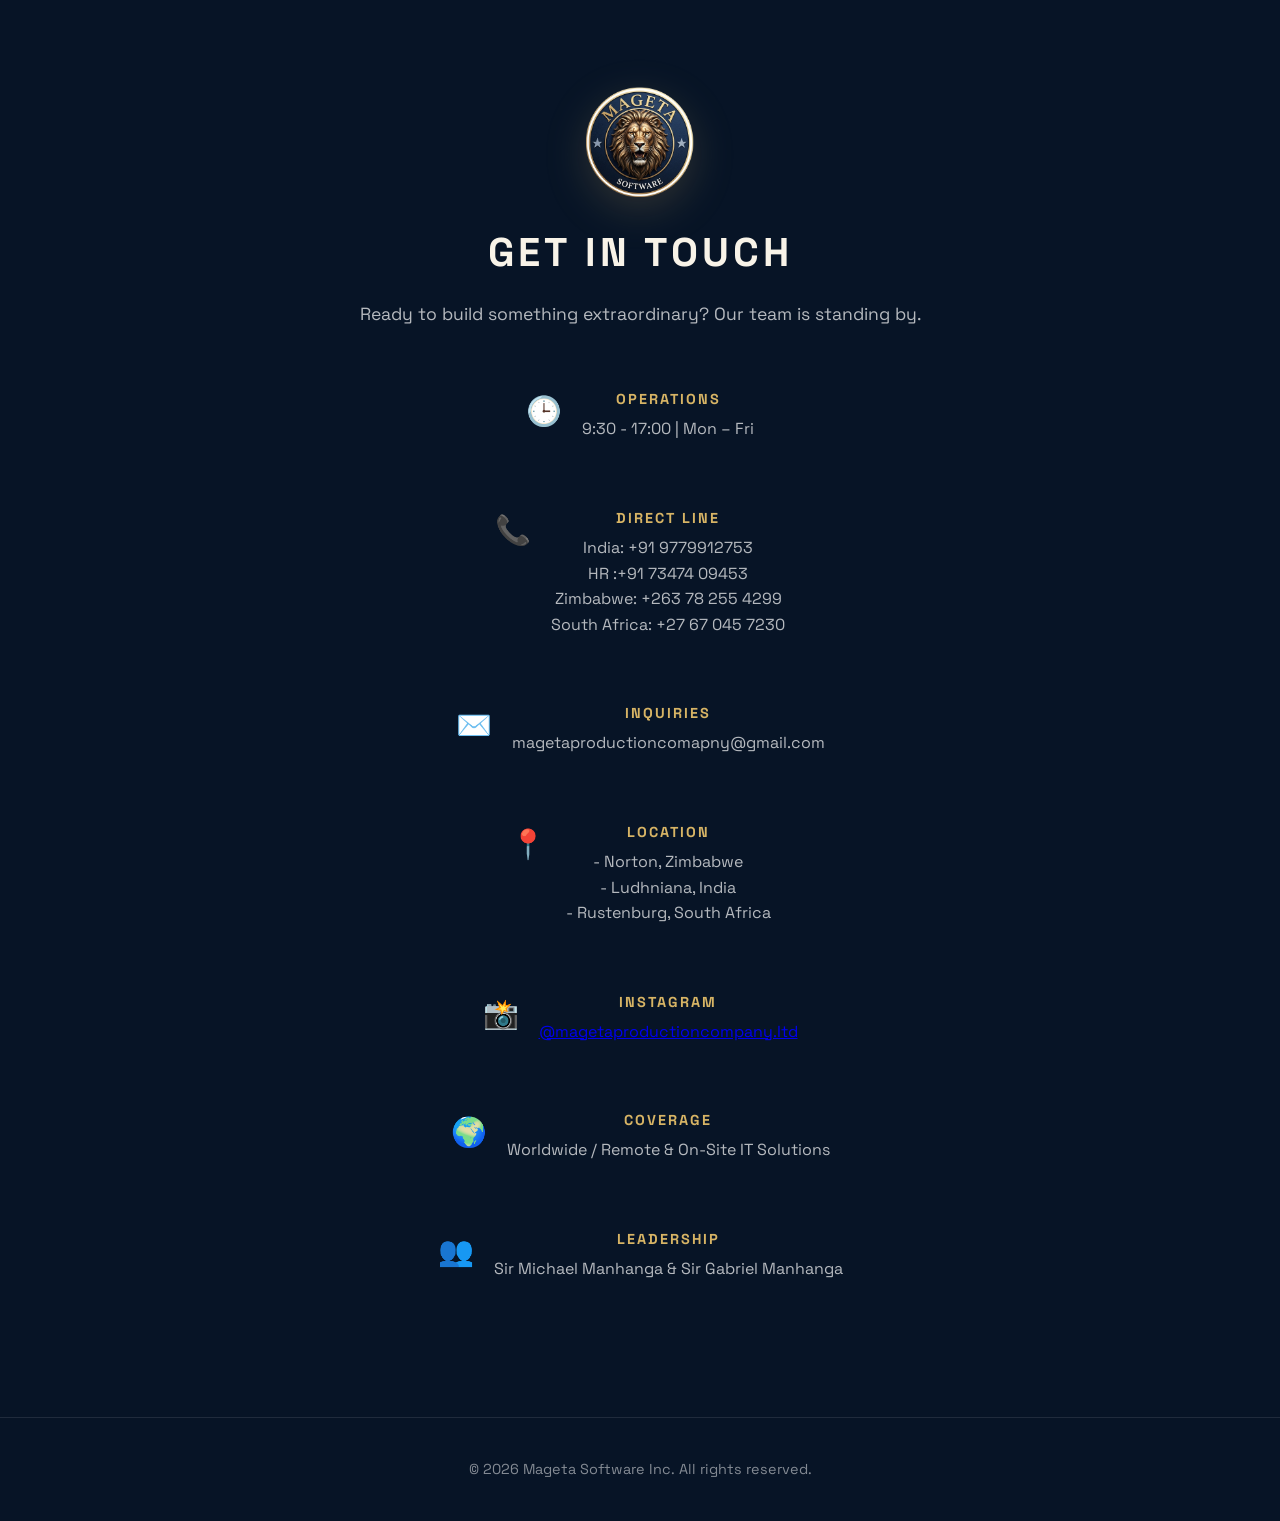
==== commit 5ad14013: "Add files via upload" ====
--- a/index.html
+++ b/index.html
@@ -288,6 +288,15 @@
                 <span>Cloud</span>
             </div>
         </div>
+        <div class="service-card">
+            <div class="service-icon">📄</div>
+            <h4>Career Advice & CV Writing</h4>
+            <p>Practical career guidance and professional CVs tailored to your goals.</p>
+            <div class="service-tags">
+                <span>Career Guidance</span>
+                <span>CV Writing</span>
+            </div>
+        </div>
     </div>
 </section>
 
--- a/css/style.css
+++ b/css/style.css
@@ -2591,6 +2591,12 @@
 .about-page .eyebrow { letter-spacing: 0.15em; font: 500 10px var(--font-mono); }
 .about-page .hero-actions { justify-content: flex-start; margin-top: 34px; }
 .about-page .mission-vision { max-width: 1400px; margin: 0 auto; padding: 75px 8%; border-top: 1px solid var(--about-rule); }
+.about-page .leadership-section { max-width: 1400px; margin: 0 auto; padding: 90px 8%; border-top: 1px solid var(--about-rule); display: grid; grid-template-columns: minmax(0, 1fr) minmax(260px, 0.72fr); align-items: center; gap: clamp(36px, 8vw, 110px); }
+.about-page .leadership-copy .section-title { margin: 18px 0 24px; }
+.about-page .leadership-copy p { max-width: 570px; margin: 0 0 28px; color: var(--about-muted); font-size: 1.05rem; line-height: 1.7; }
+.about-page .leadership-portrait { display: block; overflow: hidden; border: 1px solid var(--about-rule); aspect-ratio: 4 / 5; }
+.about-page .leadership-portrait img { width: 100%; height: 100%; display: block; object-fit: cover; filter: grayscale(18%); transition: transform 0.5s ease, filter 0.5s ease; }
+.about-page .leadership-portrait:hover img { transform: scale(1.035); filter: grayscale(0); }
 .about-page .vision-box { padding: 28px 0 10px; border: 0; border-radius: 0; background: transparent; }
 .about-page .vision-box:first-child { border-top: 3px solid var(--neon-blue); }
 .about-page .vision-box.highlight { background: transparent; border-color: var(--neon-blue); }
@@ -2610,6 +2616,7 @@
 .about-page .bento-card h3 { max-width: 230px; font-size: 1.25rem; }
 .about-page .bento-card p { max-width: 260px; color: var(--about-muted); font-size: 0.9rem; }
 .about-page .team-modern-grid { margin-top: 45px; grid-template-columns: repeat(2, 1fr); gap: 16px; }
+.about-page .about-work-intro { max-width: 620px; margin: 0; color: var(--about-muted); line-height: 1.65; }
 .about-page .team-glass-card { border: 1px solid var(--about-rule); border-radius: 0; aspect-ratio: 4 / 3; background: transparent; }
 .about-page .team-glass-card img { filter: grayscale(20%); }
 .about-page .name-overlay { padding: 28px 22px; }
@@ -2634,6 +2641,8 @@
     .about-page .about-hero p { max-width: 100%; }
     .about-page .about-hero .hero-actions { width: 100%; }
     .about-page .values-grid { grid-template-columns: 1fr; }
+    .about-page .leadership-section { grid-template-columns: 1fr; gap: 32px; }
+    .about-page .leadership-portrait { max-width: 520px; }
     .about-page .team-modern-grid { grid-template-columns: 1fr; gap: 24px; }
     .about-page .team-glass-card { aspect-ratio: 4 / 3; }
     .about-page .value-card { min-height: 220px; }
